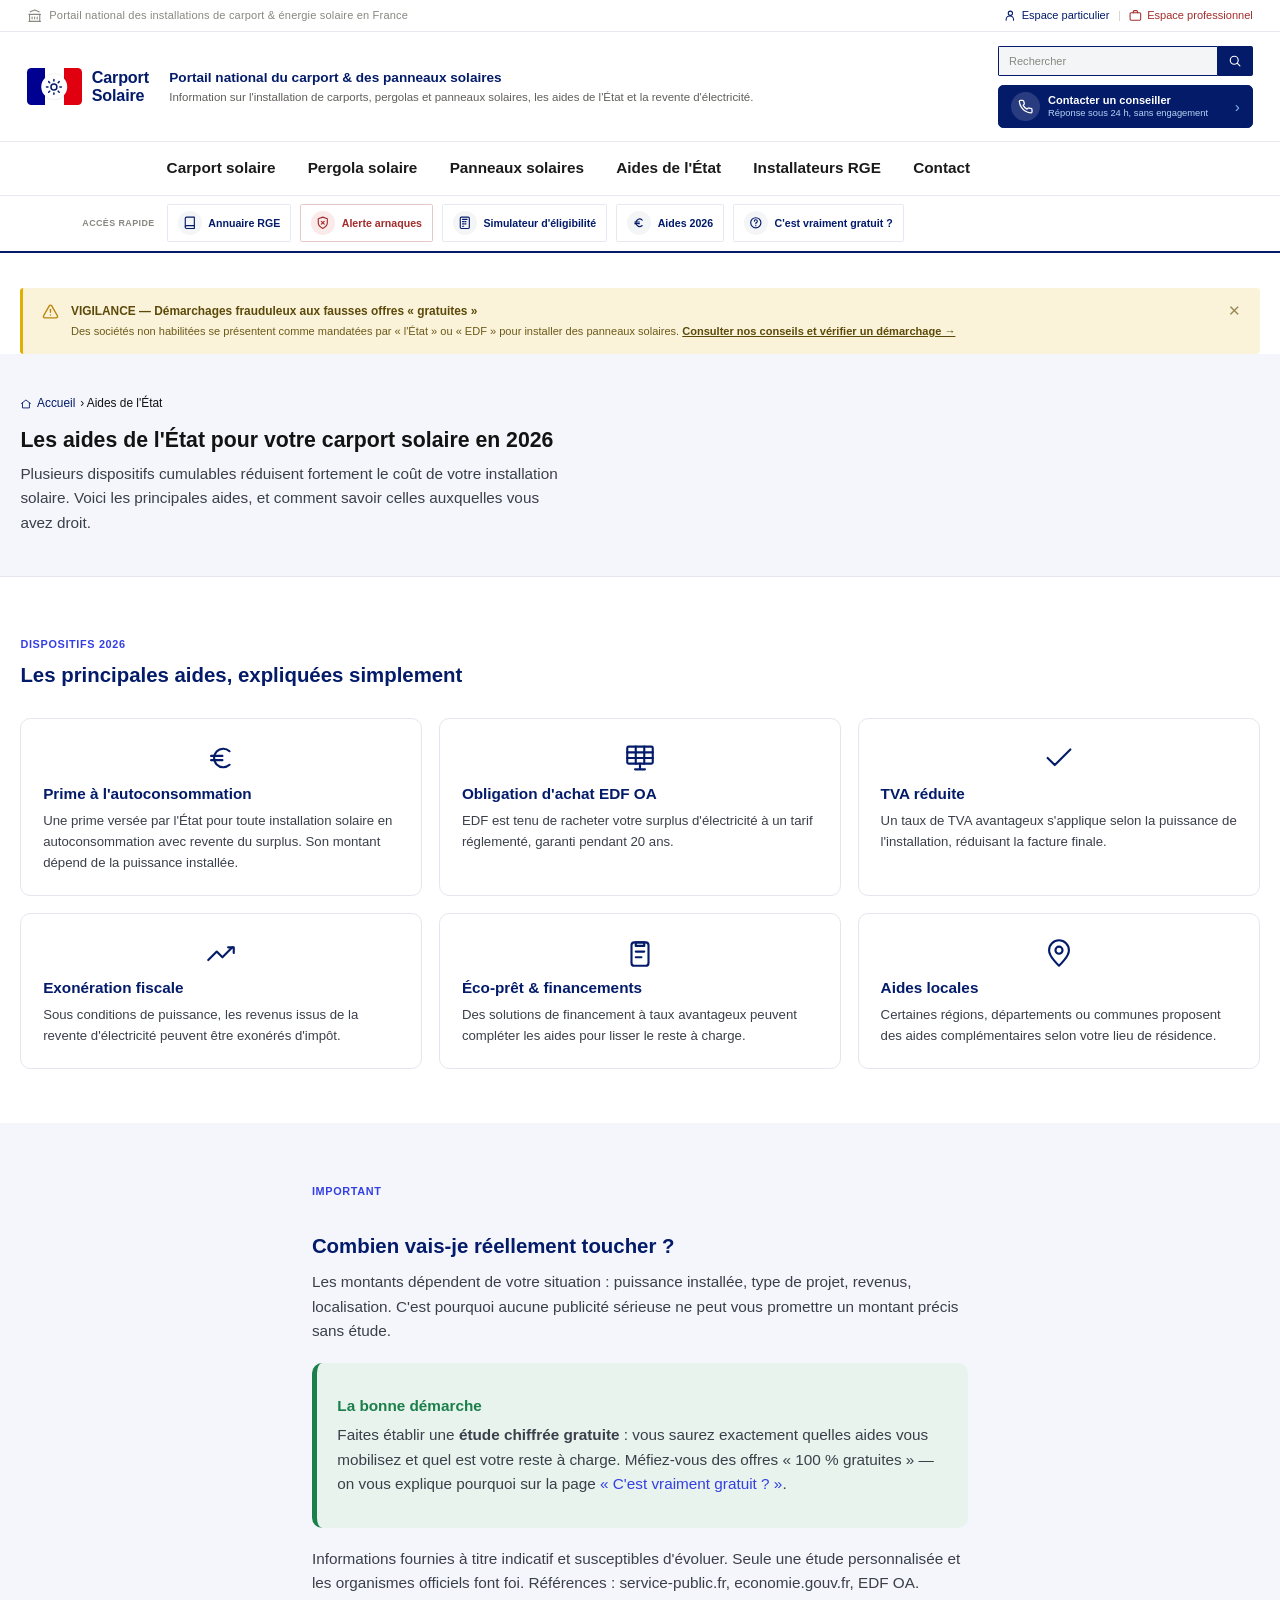
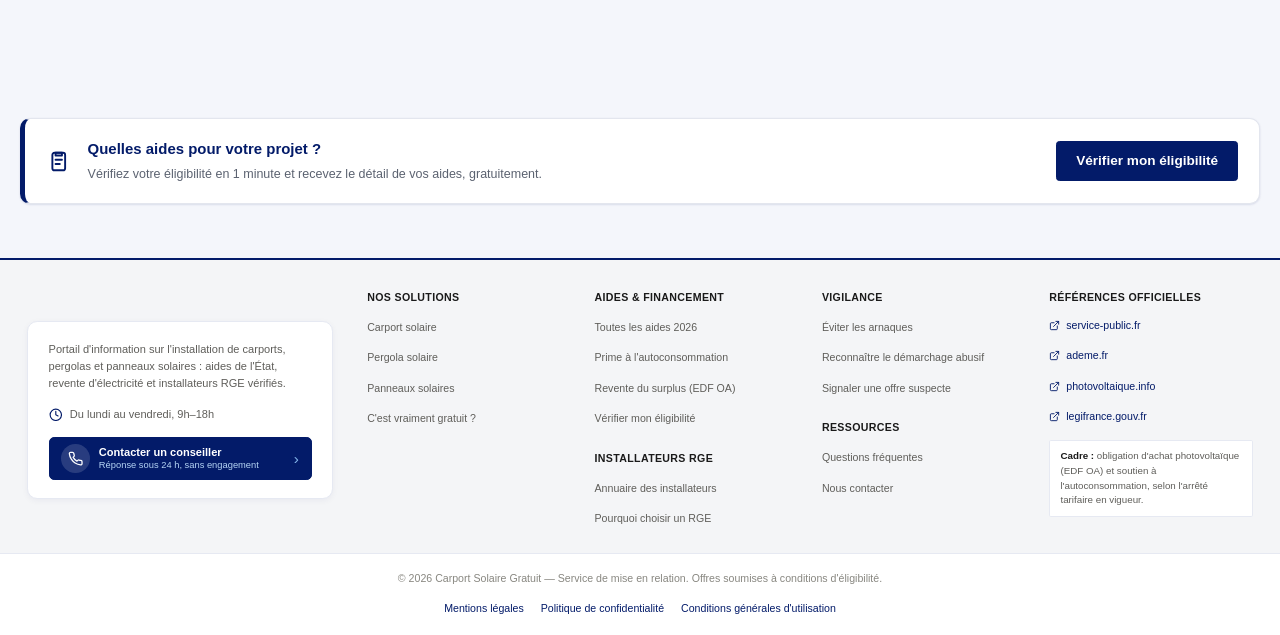
==== aides.html @ ec7f4176 "Initial commit — site carport solaire gratuit (pages, SEO, simulateur)" ====
<!DOCTYPE html>
<html lang="fr">
<head>
  <meta charset="UTF-8" />
  <meta name="viewport" content="width=device-width, initial-scale=1.0" />
  <title>Aides de l'État pour carport et panneaux solaires 2026 | France</title>
  <meta name="description" content="Toutes les aides 2026 pour votre carport ou vos panneaux solaires : prime à l'autoconsommation, obligation d'achat EDF OA, TVA réduite, exonération fiscale. Vérifiez votre éligibilité." />
  <meta name="robots" content="index, follow" />
  <link rel="canonical" href="https://carport-solaire-gratuit.fr/aides.html" />
  <meta property="og:title" content="Aides de l'État pour carport et panneaux solaires 2026 | France" />
  <meta property="og:description" content="Toutes les aides 2026 pour votre carport ou vos panneaux solaires : prime à l'autoconsommation, obligation d'achat EDF OA, TVA réduite, exonération fiscale. Vérifiez votre éligibilité." />
  <meta property="og:type" content="website" />
  <meta property="og:locale" content="fr_FR" />
  <meta property="og:url" content="https://carport-solaire-gratuit.fr/aides.html" />
    <link rel="icon" href="favicon.svg" type="image/svg+xml" />
  <link rel="stylesheet" href="styles.css" />
</head>
<body>
<input type="checkbox" id="nav-toggle" class="nav-toggle-cb" aria-hidden="true">
<svg xmlns="http://www.w3.org/2000/svg" style="position:absolute;width:0;height:0;overflow:hidden" aria-hidden="true"><symbol id="i-x" viewBox="0 0 24 24"><path d="M6 6l12 12M18 6L6 18"/></symbol><symbol id="i-sun" viewBox="0 0 24 24"><circle cx="12" cy="12" r="4"/><path d="M12 2v2M12 20v2M4.9 4.9l1.4 1.4M17.7 17.7l1.4 1.4M2 12h2M20 12h2M4.9 19.1l1.4-1.4M17.7 6.3l1.4-1.4"/></symbol><symbol id="i-check" viewBox="0 0 24 24"><path d="M20 6L9 17l-5-5"/></symbol><symbol id="i-check-circle" viewBox="0 0 24 24"><circle cx="12" cy="12" r="9"/><path d="M8.3 12.4l2.5 2.5 5-5"/></symbol><symbol id="i-euro" viewBox="0 0 24 24"><path d="M18 7.2A6.5 6.5 0 1 0 18 16.8"/><path d="M5 10.5h8M5 13.5h8"/></symbol><symbol id="i-car" viewBox="0 0 24 24"><path d="M3 13l2-5.2A2 2 0 0 1 6.9 6.5h10.2A2 2 0 0 1 19 7.8L21 13"/><path d="M3 13h18v4.5H3z"/><circle cx="7.5" cy="17.5" r="1.6"/><circle cx="16.5" cy="17.5" r="1.6"/></symbol><symbol id="i-chart" viewBox="0 0 24 24"><path d="M3 17l6-6 4 4 7-7"/><path d="M17 8h4v4"/></symbol><symbol id="i-clipboard" viewBox="0 0 24 24"><rect x="6" y="4.5" width="12" height="16.5" rx="2"/><path d="M9 4.5h6v2.5H9z"/><path d="M9 11h6M9 15h4"/></symbol><symbol id="i-pergola" viewBox="0 0 24 24"><path d="M3 9l9-5 9 5"/><path d="M5 9v11M19 9v11M3.5 20h17"/><path d="M5 9h14"/></symbol><symbol id="i-panel" viewBox="0 0 24 24"><rect x="3" y="4" width="18" height="12" rx="1"/><path d="M3 8h18M3 12h18M9 4v12M15 4v12M12 16v4M8.5 20h7"/></symbol><symbol id="i-pin" viewBox="0 0 24 24"><path d="M12 21s7-6.3 7-11a7 7 0 1 0-14 0c0 4.7 7 11 7 11z"/><circle cx="12" cy="10" r="2.5"/></symbol><symbol id="i-phone" viewBox="0 0 24 24"><path d="M5 4h3l1.8 4.6-2 1.4a11 11 0 0 0 5.2 5.2l1.4-2L19 19v3a1 1 0 0 1-1 1A16 16 0 0 1 4 7a1 1 0 0 1 1-1z"/></symbol><symbol id="i-link" viewBox="0 0 24 24"><path d="M14 4h6v6"/><path d="M20 4l-9 9"/><path d="M18 14v5a1 1 0 0 1-1 1H5a1 1 0 0 1-1-1V7a1 1 0 0 1 1-1h5"/></symbol><symbol id="i-shield" viewBox="0 0 24 24"><path d="M12 3l7 3v6c0 4.5-3 7.6-7 9-4-1.4-7-4.5-7-9V6z"/></symbol><symbol id="i-help" viewBox="0 0 24 24"><circle cx="12" cy="12" r="9"/><path d="M9.5 9.3a2.6 2.6 0 1 1 3.6 2.4c-.9.4-1.1 1-1.1 1.8"/><path d="M12 17h.01"/></symbol><symbol id="i-search" viewBox="0 0 24 24"><circle cx="11" cy="11" r="7"/><path d="M21 21l-4.3-4.3"/></symbol><symbol id="i-calendar" viewBox="0 0 24 24"><rect x="4" y="5" width="16" height="16" rx="2"/><path d="M4 9.5h16M8 3v4M16 3v4"/></symbol><symbol id="i-lock" viewBox="0 0 24 24"><rect x="5" y="11" width="14" height="9" rx="2"/><path d="M8 11V8a4 4 0 0 1 8 0v3"/></symbol><symbol id="i-star" viewBox="0 0 24 24"><path d="M12 3l2.9 5.9 6.5.9-4.7 4.6 1.1 6.5L12 18.8 6.2 21.9l1.1-6.5L2.6 10.7l6.5-.9z"/></symbol><symbol id="i-home" viewBox="0 0 24 24"><path d="M3 11l9-7 9 7"/><path d="M5 10v10h14V10"/></symbol><symbol id="i-alert" viewBox="0 0 24 24"><path d="M12 3.5l9 16.5H3z"/><path d="M12 10v4.2"/><path d="M12 17.3h.01"/></symbol></svg>
  <!-- EN-TÊTE PORTAIL -->
  <div class="pf-desktop">
    <div class="pf-gouvbar-wrap"><div class="pf-gouvbar">
      <span class="pf-gouvbar-left">
        <svg class="pf-gouvbar-icon" viewBox="0 0 24 24" width="18" height="18" fill="none" stroke="currentColor" stroke-width="1.7" stroke-linecap="round" stroke-linejoin="round" aria-hidden="true"><path d="M3 21h18"/><path d="M3 10h18"/><path d="M5 6l7-3 7 3"/><path d="M4 10v11"/><path d="M20 10v11"/><path d="M8 14v3"/><path d="M12 14v3"/><path d="M16 14v3"/></svg>
        <span class="pf-gouvbar-text-left">Portail national des installations de carport &amp; énergie solaire en France</span>
      </span>
      <span class="pf-gouvbar-links">
        <a href="index.html#simulateur" class="pf-util-link"><svg viewBox="0 0 24 24" width="15" height="15" fill="none" stroke="currentColor" stroke-width="2" stroke-linecap="round" stroke-linejoin="round" aria-hidden="true"><circle cx="12" cy="8" r="4"/><path d="M4 21v-1a7 7 0 0 1 14 0v1"/></svg>Espace particulier</a>
        <span class="pf-gouvbar-divider">|</span>
        <a href="annuaire-rge.html" class="pf-util-link pf-util-link-pro"><svg viewBox="0 0 24 24" width="15" height="15" fill="none" stroke="currentColor" stroke-width="2" stroke-linecap="round" stroke-linejoin="round" aria-hidden="true"><rect x="2" y="7" width="20" height="14" rx="2"/><path d="M8 7V5a2 2 0 0 1 2-2h4a2 2 0 0 1 2 2v2"/></svg>Espace professionnel</a>
      </span>
    </div></div>

    <div class="pf-id-wrap"><div class="pf-id">
      <a href="index.html" class="pf-logo-link">
        <span class="pf-logo-mark"><svg viewBox="0 0 24 24" fill="none" stroke="currentColor" stroke-width="2" stroke-linecap="round" stroke-linejoin="round" aria-hidden="true"><circle cx="12" cy="12" r="4"/><path d="M12 2v2M12 20v2M4.9 4.9l1.4 1.4M17.7 17.7l1.4 1.4M2 12h2M20 12h2M4.9 19.1l1.4-1.4M17.7 6.3l1.4-1.4"/></svg></span>
        <span class="pf-logo-wm"><span class="pf-logo-wm-1">Carport</span><span class="pf-logo-wm-1">Solaire</span></span>
      </a>
      <div class="pf-id-text">
        <span class="pf-id-title">Portail national du carport &amp; des panneaux solaires</span>
        <span class="pf-id-sub">Information sur l'installation de carports, pergolas et panneaux solaires, les aides de l'État et la revente d'électricité.</span>
      </div>
      <div class="pf-id-utils">
        <form class="pf-search" role="search" onsubmit="return pfSearch(this)">
          <input type="search" name="q" placeholder="Rechercher" aria-label="Rechercher sur le site">
          <button type="submit" aria-label="Rechercher"><svg viewBox="0 0 24 24" width="16" height="16" fill="none" stroke="currentColor" stroke-width="2" stroke-linecap="round" stroke-linejoin="round" aria-hidden="true"><circle cx="11" cy="11" r="7"/><path d="M21 21l-4.3-4.3"/></svg></button>
        </form>
        <a class="contact-cta" href="contact.html"><span class="cc-ico"><svg viewBox="0 0 24 24" fill="none" stroke="currentColor" stroke-width="2" stroke-linecap="round" stroke-linejoin="round" aria-hidden="true"><path d="M22 16.92v3a2 2 0 0 1-2.18 2 19.8 19.8 0 0 1-8.63-3.07 19.5 19.5 0 0 1-6-6 19.8 19.8 0 0 1-3.07-8.67A2 2 0 0 1 4.11 2h3a2 2 0 0 1 2 1.72c.13.96.36 1.9.7 2.81a2 2 0 0 1-.45 2.11L8.09 9.91a16 16 0 0 0 6 6l1.27-1.27a2 2 0 0 1 2.11-.45c.9.34 1.85.57 2.81.7A2 2 0 0 1 22 16.92z"/></svg></span><span class="cc-txt"><span class="cc-title">Contacter un conseiller</span><span class="cc-sub">Réponse sous 24 h, sans engagement</span></span><span class="cc-chev">›</span></a>
      </div>
    </div></div>

    <div class="pf-mainbar-wrap"><div class="pf-mainbar">
      <nav class="pf-nav" aria-label="Navigation principale"><ul class="pf-menu">
        <li class="pf-has-sub">
          <a href="index.html" class="pf-parent" role="button" aria-haspopup="true">Carport solaire</a>
          <ul class="pf-sub">
            <li><a href="index.html">Pourquoi un carport solaire</a></li>
            <li><a href="carport-solaire-gratuit-verite.html">C'est vraiment gratuit ?</a></li>
            <li><a href="index.html#simulateur">Vérifier mon éligibilité</a></li>
            <li><a href="index.html#faq">Questions fréquentes</a></li>
          </ul>
        </li>
        <li><a href="pergola-solaire.html">Pergola solaire</a></li>
        <li><a href="panneaux-solaires.html">Panneaux solaires</a></li>
        <li><a href="aides.html">Aides de l'État</a></li>
        <li><a href="annuaire-rge.html">Installateurs RGE</a></li>
        <li><a href="contact.html">Contact</a></li>
      </ul></nav>
    </div></div>

    <div class="pf-actions-wrap"><div class="pf-actions">
      <div class="pf-quick">
        <span class="pf-quick-label">Accès rapide</span>
        <a class="pf-card" href="annuaire-rge.html"><span class="pf-card-ico pf-card-ico-blue"><svg viewBox="0 0 24 24" width="16" height="16" fill="none" stroke="currentColor" stroke-width="2" stroke-linecap="round" stroke-linejoin="round" aria-hidden="true"><path d="M4 19.5A2.5 2.5 0 0 1 6.5 17H20"/><path d="M6.5 2H20v20H6.5A2.5 2.5 0 0 1 4 19.5v-15A2.5 2.5 0 0 1 6.5 2z"/></svg></span><span class="pf-card-title pf-blue">Annuaire RGE</span></a>
        <a class="pf-card pf-card-alert" href="demarchage.html"><span class="pf-card-ico pf-card-ico-red"><svg viewBox="0 0 24 24" width="16" height="16" fill="none" stroke="currentColor" stroke-width="2" stroke-linecap="round" stroke-linejoin="round" aria-hidden="true"><path d="M12 22s8-4 8-10V5l-8-3-8 3v7c0 6 8 10 8 10z"/><path d="M9.5 9.5l5 5"/><path d="M14.5 9.5l-5 5"/></svg></span><span class="pf-card-title pf-red">Alerte arnaques</span></a>
        <a class="pf-card" href="index.html#simulateur"><span class="pf-card-ico pf-card-ico-blue"><svg viewBox="0 0 24 24" width="16" height="16" fill="none" stroke="currentColor" stroke-width="2" stroke-linecap="round" stroke-linejoin="round" aria-hidden="true"><rect x="4" y="2" width="16" height="20" rx="2"/><line x1="8" y1="6" x2="16" y2="6"/><line x1="8" y1="10" x2="10" y2="10"/><line x1="12" y1="10" x2="14" y2="10"/><line x1="8" y1="14" x2="10" y2="14"/><line x1="12" y1="14" x2="14" y2="14"/><line x1="8" y1="18" x2="10" y2="18"/></svg></span><span class="pf-card-title pf-blue">Simulateur d'éligibilité</span></a>
        <a class="pf-card" href="aides.html"><span class="pf-card-ico pf-card-ico-blue"><svg viewBox="0 0 24 24" width="16" height="16" fill="none" stroke="currentColor" stroke-width="2" stroke-linecap="round" stroke-linejoin="round" aria-hidden="true"><path d="M18 7.2A6.5 6.5 0 1 0 18 16.8"/><path d="M5 10.5h8M5 13.5h8"/></svg></span><span class="pf-card-title pf-blue">Aides 2026</span></a>
        <a class="pf-card" href="carport-solaire-gratuit-verite.html"><span class="pf-card-ico pf-card-ico-blue"><svg viewBox="0 0 24 24" width="16" height="16" fill="none" stroke="currentColor" stroke-width="2" stroke-linecap="round" stroke-linejoin="round" aria-hidden="true"><circle cx="12" cy="12" r="9"/><path d="M9.5 9.3a2.6 2.6 0 1 1 3.6 2.4c-.9.4-1.1 1-1.1 1.8"/><path d="M12 17h.01"/></svg></span><span class="pf-card-title pf-blue">C'est vraiment gratuit ?</span></a>
      </div>
    </div></div>
  </div>

  <!-- EN-TÊTE MOBILE -->
  <div class="pfm-wrap">
    <div class="pfm-bar">
      <a href="index.html" class="pfm-id-link">
        <span class="pfm-logo-mark"><svg viewBox="0 0 24 24" fill="none" stroke="currentColor" stroke-width="2" stroke-linecap="round" stroke-linejoin="round" aria-hidden="true"><circle cx="12" cy="12" r="4"/><path d="M12 2v2M12 20v2M4.9 4.9l1.4 1.4M17.7 17.7l1.4 1.4M2 12h2M20 12h2M4.9 19.1l1.4-1.4M17.7 6.3l1.4-1.4"/></svg></span>
        <span class="pfm-id-txt"><span class="pfm-id-title">Carport Solaire</span></span>
      </a>
      <button class="pfm-burger" id="pfmBurger" aria-label="Ouvrir le menu" aria-expanded="false"><span></span><span></span><span></span></button>
    </div>
    <div class="pfm-panel" id="pfmPanel">
      <form class="pfm-search" role="search" onsubmit="return pfSearch(this)">
        <input type="search" name="q" placeholder="Rechercher sur le site" aria-label="Rechercher sur le site">
        <button type="submit" aria-label="Rechercher"><svg viewBox="0 0 24 24" width="18" height="18" fill="none" stroke="currentColor" stroke-width="2" stroke-linecap="round" stroke-linejoin="round" aria-hidden="true"><circle cx="11" cy="11" r="7"/><path d="M21 21l-4.3-4.3"/></svg></button>
      </form>
      <div class="pfm-quick">
        <a class="pfm-quick-card" href="annuaire-rge.html"><span class="pfm-quick-ico pfm-quick-ico-blue"><svg viewBox="0 0 24 24" width="16" height="16" fill="none" stroke="currentColor" stroke-width="2" stroke-linecap="round" stroke-linejoin="round" aria-hidden="true"><path d="M4 19.5A2.5 2.5 0 0 1 6.5 17H20"/><path d="M6.5 2H20v20H6.5A2.5 2.5 0 0 1 4 19.5v-15A2.5 2.5 0 0 1 6.5 2z"/></svg></span>Annuaire RGE</a>
        <a class="pfm-quick-card pfm-quick-card-alert" href="demarchage.html"><span class="pfm-quick-ico pfm-quick-ico-red"><svg viewBox="0 0 24 24" width="16" height="16" fill="none" stroke="currentColor" stroke-width="2" stroke-linecap="round" stroke-linejoin="round" aria-hidden="true"><path d="M12 22s8-4 8-10V5l-8-3-8 3v7c0 6 8 10 8 10z"/><path d="M9.5 9.5l5 5"/><path d="M14.5 9.5l-5 5"/></svg></span>Alerte arnaques</a>
        <a class="pfm-quick-card" href="index.html#simulateur"><span class="pfm-quick-ico pfm-quick-ico-blue"><svg viewBox="0 0 24 24" width="16" height="16" fill="none" stroke="currentColor" stroke-width="2" stroke-linecap="round" stroke-linejoin="round" aria-hidden="true"><rect x="4" y="2" width="16" height="20" rx="2"/><line x1="8" y1="6" x2="16" y2="6"/><line x1="8" y1="10" x2="10" y2="10"/><line x1="8" y1="14" x2="10" y2="14"/><line x1="8" y1="18" x2="10" y2="18"/></svg></span>Simulateur</a>
        <a class="pfm-quick-card" href="aides.html"><span class="pfm-quick-ico pfm-quick-ico-blue"><svg viewBox="0 0 24 24" width="16" height="16" fill="none" stroke="currentColor" stroke-width="2" stroke-linecap="round" stroke-linejoin="round" aria-hidden="true"><path d="M18 7.2A6.5 6.5 0 1 0 18 16.8"/><path d="M5 10.5h8M5 13.5h8"/></svg></span>Aides 2026</a>
      </div>
      <nav class="pfm-nav">
        <div class="pfm-acc">
          <button class="pfm-acc-head" type="button">Carport solaire <span class="pfm-chev">▾</span></button>
          <div class="pfm-acc-body">
            <a href="index.html">Pourquoi un carport solaire</a>
            <a href="carport-solaire-gratuit-verite.html">C'est vraiment gratuit ?</a>
            <a href="index.html#simulateur">Vérifier mon éligibilité</a>
            <a href="index.html#faq">Questions fréquentes</a>
          </div>
        </div>
        <div class="pfm-acc"><a class="pfm-acc-head pfm-acc-link" href="pergola-solaire.html">Pergola solaire</a></div>
        <div class="pfm-acc"><a class="pfm-acc-head pfm-acc-link" href="panneaux-solaires.html">Panneaux solaires</a></div>
        <div class="pfm-acc"><a class="pfm-acc-head pfm-acc-link" href="aides.html">Aides de l'État</a></div>
        <div class="pfm-acc"><a class="pfm-acc-head pfm-acc-link" href="annuaire-rge.html">Installateurs RGE</a></div>
        <div class="pfm-acc"><a class="pfm-acc-head pfm-acc-link" href="contact.html">Contact</a></div>
      </nav>
      <div class="pfm-links">
        <a href="index.html#simulateur" class="pfm-util-link"><svg viewBox="0 0 24 24" width="16" height="16" fill="none" stroke="currentColor" stroke-width="2" stroke-linecap="round" stroke-linejoin="round" aria-hidden="true"><circle cx="12" cy="8" r="4"/><path d="M4 21v-1a7 7 0 0 1 14 0v1"/></svg>Espace particulier</a>
        <a href="annuaire-rge.html" class="pfm-util-link pfm-util-link-pro"><svg viewBox="0 0 24 24" width="16" height="16" fill="none" stroke="currentColor" stroke-width="2" stroke-linecap="round" stroke-linejoin="round" aria-hidden="true"><rect x="2" y="7" width="20" height="14" rx="2"/><path d="M8 7V5a2 2 0 0 1 2-2h4a2 2 0 0 1 2 2v2"/></svg>Espace professionnel</a>
      </div>
      <a class="pfm-cta" href="contact.html"><span class="pfm-cta-ico"><svg viewBox="0 0 24 24" fill="none" stroke="currentColor" stroke-width="2" stroke-linecap="round" stroke-linejoin="round" aria-hidden="true"><path d="M22 16.92v3a2 2 0 0 1-2.18 2 19.8 19.8 0 0 1-8.63-3.07 19.5 19.5 0 0 1-6-6 19.8 19.8 0 0 1-3.07-8.67A2 2 0 0 1 4.11 2h3a2 2 0 0 1 2 1.72c.13.96.36 1.9.7 2.81a2 2 0 0 1-.45 2.11L8.09 9.91a16 16 0 0 0 6 6l1.27-1.27a2 2 0 0 1 2.11-.45c.9.34 1.85.57 2.81.7A2 2 0 0 1 22 16.92z"/></svg></span><span class="pfm-cta-txt"><span class="pfm-cta-title">Contacter un conseiller</span><span class="pfm-cta-sub">Réponse sous 24 h, sans engagement</span></span></a>
    </div>
  </div>

  <script>
  (function(){
    var b=document.getElementById("pfmBurger"), p=document.getElementById("pfmPanel");
    if(b&&p){b.addEventListener("click",function(){var o=p.classList.toggle("is-open");b.classList.toggle("is-open",o);b.setAttribute("aria-expanded",o?"true":"false");b.setAttribute("aria-label",o?"Fermer le menu":"Ouvrir le menu");});}
    document.querySelectorAll(".pfm-acc-head").forEach(function(h){if(h.tagName==="BUTTON"){h.addEventListener("click",function(){h.parentElement.classList.toggle("is-open");});}});
    document.querySelectorAll(".pf-parent").forEach(function(l){l.addEventListener("click",function(e){e.preventDefault();});});
  })();
  function pfSearch(f){var q=((f.q&&f.q.value)||"").trim();if(q){window.location.href="https://www.google.com/search?q="+encodeURIComponent("site:carport-solaire-gratuit.fr "+q);}return false;}
  </script>

  <div class="pf-alerte-bar"><div class="pf-alerte-wrap">
    <div class="pf-alerte" id="pf-alerte-demarchage">
      <span class="pf-alerte-icone"><svg viewBox="0 0 24 24" fill="none" stroke="currentColor" stroke-width="2" stroke-linecap="round" stroke-linejoin="round" aria-hidden="true"><path d="m21.73 18-8-14a2 2 0 0 0-3.48 0l-8 14A2 2 0 0 0 4 21h16a2 2 0 0 0 1.73-3Z"/><line x1="12" y1="9" x2="12" y2="13"/><line x1="12" y1="17" x2="12.01" y2="17"/></svg></span>
      <div class="pf-alerte-texte">
        <div class="pf-alerte-titre">VIGILANCE — Démarchages frauduleux aux fausses offres « gratuites »</div>
        <div class="pf-alerte-sous">Des sociétés non habilitées se présentent comme mandatées par « l'État » ou « EDF » pour installer des panneaux solaires. <a href="demarchage.html">Consulter nos conseils et vérifier un démarchage →</a></div>
      </div>
      <span class="pf-alerte-close" onclick="document.getElementById('pf-alerte-demarchage').style.display='none'">✕</span>
    </div>
  </div></div>
  <section class="page-hero"><div class="container">
    <div class="breadcrumb"><svg class="icon bc-home" aria-hidden="true"><use href="#i-home"></use></svg><a href="index.html">Accueil</a> › Aides de l'État</div>
    <h1>Les aides de l'État pour votre carport solaire en 2026</h1>
    <p>Plusieurs dispositifs cumulables réduisent fortement le coût de votre installation solaire. Voici les principales aides, et comment savoir celles auxquelles vous avez droit.</p>
  </div></section>
  <section class="section"><div class="container">
    <div class="section-head"><span class="eyebrow">Dispositifs 2026</span><h2>Les principales aides, expliquées simplement</h2></div>
    <div class="cards-3">
      <article class="feature"><div class="feature-ico"><svg class="icon" aria-hidden="true"><use href="#i-euro"></use></svg></div><h3>Prime à l'autoconsommation</h3><p>Une prime versée par l'État pour toute installation solaire en autoconsommation avec revente du surplus. Son montant dépend de la puissance installée.</p></article>
      <article class="feature"><div class="feature-ico"><svg class="icon" aria-hidden="true"><use href="#i-panel"></use></svg></div><h3>Obligation d'achat EDF OA</h3><p>EDF est tenu de racheter votre surplus d'électricité à un tarif réglementé, garanti pendant 20 ans.</p></article>
      <article class="feature"><div class="feature-ico"><svg class="icon" aria-hidden="true"><use href="#i-check"></use></svg></div><h3>TVA réduite</h3><p>Un taux de TVA avantageux s'applique selon la puissance de l'installation, réduisant la facture finale.</p></article>
      <article class="feature"><div class="feature-ico"><svg class="icon" aria-hidden="true"><use href="#i-chart"></use></svg></div><h3>Exonération fiscale</h3><p>Sous conditions de puissance, les revenus issus de la revente d'électricité peuvent être exonérés d'impôt.</p></article>
      <article class="feature"><div class="feature-ico"><svg class="icon" aria-hidden="true"><use href="#i-clipboard"></use></svg></div><h3>Éco-prêt &amp; financements</h3><p>Des solutions de financement à taux avantageux peuvent compléter les aides pour lisser le reste à charge.</p></article>
      <article class="feature"><div class="feature-ico"><svg class="icon" aria-hidden="true"><use href="#i-pin"></use></svg></div><h3>Aides locales</h3><p>Certaines régions, départements ou communes proposent des aides complémentaires selon votre lieu de résidence.</p></article>
    </div>
  </div></section>
  <section class="section section-alt"><div class="container narrow prose">
    <span class="eyebrow">Important</span>
    <h2>Combien vais-je réellement toucher ?</h2>
    <p>Les montants dépendent de votre situation : puissance installée, type de projet, revenus, localisation. C'est pourquoi aucune publicité sérieuse ne peut vous promettre un montant précis sans étude.</p>
    <div class="callout callout-green"><h3>La bonne démarche</h3><p>Faites établir une <strong>étude chiffrée gratuite</strong> : vous saurez exactement quelles aides vous mobilisez et quel est votre reste à charge. Méfiez-vous des offres « 100 % gratuites » — on vous explique pourquoi sur la page <a href="carport-solaire-gratuit-verite.html">« C'est vraiment gratuit ? »</a>.</p></div>
    <p class="annu-note">Informations fournies à titre indicatif et susceptibles d'évoluer. Seule une étude personnalisée et les organismes officiels font foi. Références : service-public.fr, economie.gouv.fr, EDF OA.</p>
  </div></section>
  
  <section class="section section-alt"><div class="container">
    <div class="cta-band">
      <div class="cb-ico"><svg class="icon" aria-hidden="true"><use href="#i-clipboard"></use></svg></div>
      <div class="cb-text"><strong>Quelles aides pour votre projet ?</strong><span>Vérifiez votre éligibilité en 1 minute et recevez le détail de vos aides, gratuitement.</span></div>
      <a href="index.html#simulateur" class="btn btn-primary">Vérifier mon éligibilité</a>
    </div>
  </div></section>
  <!-- PIED DE PAGE PORTAIL -->
  <footer class="pf-footer">
    <div class="pf-footer-main">
      <div class="pf-footer-brand"><div class="pf-footer-card">
        <p class="pf-footer-mission">Portail d'information sur l'installation de carports, pergolas et panneaux solaires : aides de l'État, revente d'électricité et installateurs RGE vérifiés.</p>
        <ul class="pf-footer-contact">
          <li><svg viewBox="0 0 24 24" width="16" height="16" fill="none" stroke="currentColor" stroke-width="2" stroke-linecap="round" stroke-linejoin="round" aria-hidden="true"><circle cx="12" cy="12" r="10"/><path d="M12 6v6l4 2"/></svg><span>Du lundi au vendredi, 9h–18h</span></li>
        </ul>
        <a class="pf-footer-cta" href="contact.html">
          <span class="pf-footer-cta-ico"><svg viewBox="0 0 24 24" width="18" height="18" fill="none" stroke="currentColor" stroke-width="2" stroke-linecap="round" stroke-linejoin="round" aria-hidden="true"><path d="M22 16.92v3a2 2 0 0 1-2.18 2 19.8 19.8 0 0 1-8.63-3.07 19.5 19.5 0 0 1-6-6 19.8 19.8 0 0 1-3.07-8.67A2 2 0 0 1 4.11 2h3a2 2 0 0 1 2 1.72c.13.96.36 1.9.7 2.81a2 2 0 0 1-.45 2.11L8.09 9.91a16 16 0 0 0 6 6l1.27-1.27a2 2 0 0 1 2.11-.45c.9.34 1.85.57 2.81.7A2 2 0 0 1 22 16.92z"/></svg></span>
          <span class="pf-footer-cta-txt"><span class="pf-footer-cta-title">Contacter un conseiller</span><span class="pf-footer-cta-sub">Réponse sous 24 h, sans engagement</span></span>
          <span class="pf-footer-cta-chev">›</span>
        </a>
      </div></div>

      <div class="pf-footer-cols">
        <div class="pf-footer-colwrap">
          <div class="pf-footer-col">
            <h3>Nos solutions</h3>
            <ul>
              <li><a href="index.html">Carport solaire</a></li>
              <li><a href="pergola-solaire.html">Pergola solaire</a></li>
              <li><a href="panneaux-solaires.html">Panneaux solaires</a></li>
              <li><a href="carport-solaire-gratuit-verite.html">C'est vraiment gratuit ?</a></li>
            </ul>
          </div>
        </div>

        <div class="pf-footer-colwrap">
          <div class="pf-footer-col">
            <h3>Aides &amp; financement</h3>
            <ul>
              <li><a href="aides.html">Toutes les aides 2026</a></li>
              <li><a href="aides.html">Prime à l'autoconsommation</a></li>
              <li><a href="aides.html">Revente du surplus (EDF OA)</a></li>
              <li><a href="index.html#simulateur">Vérifier mon éligibilité</a></li>
            </ul>
          </div>
          <div class="pf-footer-col">
            <h3>Installateurs RGE</h3>
            <ul>
              <li><a href="annuaire-rge.html">Annuaire des installateurs</a></li>
              <li><a href="annuaire-rge.html">Pourquoi choisir un RGE</a></li>
            </ul>
          </div>
        </div>

        <div class="pf-footer-colwrap">
          <div class="pf-footer-col">
            <h3>Vigilance</h3>
            <ul>
              <li><a href="demarchage.html">Éviter les arnaques</a></li>
              <li><a href="demarchage.html">Reconnaître le démarchage abusif</a></li>
              <li><a href="demarchage.html">Signaler une offre suspecte</a></li>
            </ul>
          </div>
          <div class="pf-footer-col">
            <h3>Ressources</h3>
            <ul>
              <li><a href="index.html#faq">Questions fréquentes</a></li>
              <li><a href="contact.html">Nous contacter</a></li>
            </ul>
          </div>
        </div>

        <div class="pf-footer-colwrap">
          <div class="pf-footer-col pf-footer-col-ref">
            <h3>Références officielles</h3>
            <ul>
              <li><a href="https://www.service-public.fr/" target="_blank" rel="noopener nofollow"><svg viewBox="0 0 24 24" width="13" height="13" fill="none" stroke="currentColor" stroke-width="2" stroke-linecap="round" stroke-linejoin="round" aria-hidden="true"><path d="M18 13v6a2 2 0 0 1-2 2H5a2 2 0 0 1-2-2V8a2 2 0 0 1 2-2h6"/><path d="M15 3h6v6"/><path d="M10 14 21 3"/></svg>service-public.fr</a></li>
              <li><a href="https://www.ademe.fr/" target="_blank" rel="noopener nofollow"><svg viewBox="0 0 24 24" width="13" height="13" fill="none" stroke="currentColor" stroke-width="2" stroke-linecap="round" stroke-linejoin="round" aria-hidden="true"><path d="M18 13v6a2 2 0 0 1-2 2H5a2 2 0 0 1-2-2V8a2 2 0 0 1 2-2h6"/><path d="M15 3h6v6"/><path d="M10 14 21 3"/></svg>ademe.fr</a></li>
              <li><a href="https://www.photovoltaique.info/" target="_blank" rel="noopener nofollow"><svg viewBox="0 0 24 24" width="13" height="13" fill="none" stroke="currentColor" stroke-width="2" stroke-linecap="round" stroke-linejoin="round" aria-hidden="true"><path d="M18 13v6a2 2 0 0 1-2 2H5a2 2 0 0 1-2-2V8a2 2 0 0 1 2-2h6"/><path d="M15 3h6v6"/><path d="M10 14 21 3"/></svg>photovoltaique.info</a></li>
              <li><a href="https://www.legifrance.gouv.fr/" target="_blank" rel="noopener nofollow"><svg viewBox="0 0 24 24" width="13" height="13" fill="none" stroke="currentColor" stroke-width="2" stroke-linecap="round" stroke-linejoin="round" aria-hidden="true"><path d="M18 13v6a2 2 0 0 1-2 2H5a2 2 0 0 1-2-2V8a2 2 0 0 1 2-2h6"/><path d="M15 3h6v6"/><path d="M10 14 21 3"/></svg>legifrance.gouv.fr</a></li>
            </ul>
            <div class="pf-footer-refbox">
              <strong>Cadre :</strong> obligation d'achat photovoltaïque (EDF OA) et soutien à l'autoconsommation, selon l'arrêté tarifaire en vigueur.
            </div>
          </div>
        </div>
      </div>
    </div>

    <div class="pf-footer-bottom"><div class="pf-footer-bottom-inner">
      <span class="pf-footer-copy">© 2026 Carport Solaire Gratuit — Service de mise en relation. Offres soumises à conditions d'éligibilité.</span>
      <ul class="pf-footer-legal">
        <li><a href="#" data-pf-open="mentions">Mentions légales</a></li>
        <li><a href="#" data-pf-open="rgpd">Politique de confidentialité</a></li>
        <li><a href="#" data-pf-open="cgu">Conditions générales d'utilisation</a></li>
      </ul>
    </div></div>
  </footer>

  <div class="pf-modal" id="pfLegal" hidden>
    <div class="pf-modal-overlay" data-pf-close></div>
    <div class="pf-modal-box" role="dialog" aria-modal="true">
      <button class="pf-modal-x" type="button" aria-label="Fermer" data-pf-close>×</button>
      <div id="pfLegalContent"></div>
    </div>
  </div>
  <script>
  (function(){
    var LEGAL={
      mentions:"<h3>Mentions légales</h3><p><strong>Éditeur du site :</strong> [Raison sociale] — [SIRET] — [Adresse].</p><p><strong>Directeur de la publication :</strong> [Nom].</p><p><strong>Hébergeur :</strong> [Nom de l'hébergeur, adresse].</p><p>Ce site est un service de mise en relation entre particuliers ou professionnels et des installateurs partenaires certifiés RGE. Les offres présentées sont soumises à conditions d'éligibilité.</p><p><em>À compléter avant la mise en ligne.</em></p>",
      rgpd:"<h3>Politique de confidentialité (RGPD)</h3><p>Les données transmises via le formulaire (nom, prénom, téléphone, email, code postal et informations sur votre projet) sont collectées dans le seul but de traiter votre demande d'étude et de vous recontacter.</p><h4>Base légale</h4><p>Votre consentement, recueilli lors de l'envoi du formulaire.</p><h4>Destinataires</h4><p>Nos conseillers et, le cas échéant, un installateur partenaire certifié RGE de votre région. Vos données ne sont jamais revendues à des tiers.</p><h4>Durée de conservation</h4><p>Vos données sont conservées [X mois] après le dernier contact, puis supprimées.</p><h4>Vos droits</h4><p>Vous disposez d'un droit d'accès, de rectification, d'effacement et d'opposition. Pour l'exercer : [email de contact]. Vous pouvez saisir la CNIL (cnil.fr).</p><p><em>À compléter avant la mise en ligne.</em></p>",
      cgu:"<h3>Conditions générales d'utilisation</h3><p>L'utilisation de ce site implique l'acceptation des présentes conditions.</p><h4>Objet</h4><p>Le site propose une information sur les installations solaires et un service gratuit de mise en relation avec des installateurs certifiés RGE.</p><h4>Service de mise en relation</h4><p>La demande d'étude est gratuite et sans engagement. Les devis, travaux et garanties relèvent exclusivement de l'installateur partenaire choisi.</p><h4>Responsabilité</h4><p>Les informations sont fournies à titre indicatif. Le montant des aides et la rentabilité dépendent de votre situation et des dispositifs en vigueur.</p><p><em>À compléter avant la mise en ligne.</em></p>"
    };
    var modal=document.getElementById("pfLegal"), box=document.getElementById("pfLegalContent");
    function open(k){ if(!LEGAL[k]||!modal)return; box.innerHTML=LEGAL[k]; modal.hidden=false; document.body.style.overflow="hidden"; }
    function close(){ if(!modal)return; modal.hidden=true; document.body.style.overflow=""; }
    document.querySelectorAll("[data-pf-open]").forEach(function(el){ el.addEventListener("click",function(e){ e.preventDefault(); open(el.getAttribute("data-pf-open")); }); });
    modal&&modal.querySelectorAll("[data-pf-close]").forEach(function(el){ el.addEventListener("click",close); });
    document.addEventListener("keydown",function(e){ if(e.key==="Escape")close(); });
  })();
  </script>

  <script>document.getElementById("year").textContent = new Date().getFullYear();</script>
</body>
</html>
---- styles.css ----
/* =========================================================
   Carport Solaire Gratuit — Design system
   Style institutionnel sobre
   Palette : marine #031B69 / bleu accent #343FE3 / rouge alerte
   ========================================================= */

:root {
  --navy: #031B69;
  --navy-700: #0a2a8a;
  --navy-900: #02103f;
  --blue: #343FE3;
  --blue-600: #2b34c4;
  --red: #C9201F;
  --red-bg: #FDF1F1;
  --amber-bg: #FFF7E6;
  --amber-border: #E0A900;
  --green: #1a7f4b;

  --ink: #131313;
  --ink-soft: #3a3f4a;
  --muted: #5b6270;
  --line: #e3e6ee;
  --bg: #ffffff;
  --bg-alt: #f4f6fb;
  --card: #ffffff;

  --radius: 4px;
  --radius-lg: 12px;
  --shadow-sm: 0 1px 2px rgba(3, 27, 105, .06), 0 1px 3px rgba(3, 27, 105, .08);
  --shadow-md: 0 6px 24px rgba(3, 27, 105, .10);
  --container: 1200px;
  --font: -apple-system, BlinkMacSystemFont, "Segoe UI", Roboto, Helvetica, Arial, sans-serif;
}

* { box-sizing: border-box; margin: 0; padding: 0; }
html { scroll-behavior: smooth; }
body {
  font-family: var(--font);
  color: var(--ink);
  background: var(--bg);
  line-height: 1.6;
  font-size: 16px;
  -webkit-font-smoothing: antialiased;
}
img { max-width: 100%; display: block; }
a { color: var(--blue); text-decoration: none; }
a:hover { text-decoration: underline; }

.container { width: 100%; max-width: var(--container); margin: 0 auto; padding: 0 20px; }
.narrow { max-width: 820px; }
.center { text-align: center; }

h1, h2, h3, h4 { color: var(--navy); line-height: 1.2; font-weight: 800; }
h1 { font-size: clamp(1.9rem, 4vw, 3rem); }
h2 { font-size: clamp(1.5rem, 3vw, 2.1rem); }
h3 { font-size: 1.15rem; }

/* ---------- Buttons ---------- */
.btn {
  display: inline-flex; align-items: center; justify-content: center; gap: .5rem;
  font-family: inherit; font-size: 1rem; font-weight: 700; line-height: 1.1;
  padding: .85rem 1.4rem; border-radius: var(--radius); border: 2px solid transparent;
  cursor: pointer; transition: all .15s ease; text-decoration: none; white-space: nowrap;
}
.btn:hover { text-decoration: none; }
.btn-primary { background: var(--navy); color: #fff; border-color: var(--navy); }
.btn-primary:hover { background: var(--navy-700); border-color: var(--navy-700); }
.btn-accent { background: var(--blue); color: #fff; border-color: var(--blue); }
.btn-accent:hover { background: var(--blue-600); border-color: var(--blue-600); }
.btn-ghost { background: #fff; color: var(--navy); border-color: var(--line); }
.btn-ghost:hover { border-color: var(--navy); }
.btn-red { background: var(--red); color: #fff; border-color: var(--red); }
.btn-red:hover { filter: brightness(.93); }
.btn-light { background: #fff; color: var(--navy); border-color: #fff; }
.btn-light:hover { background: #eef1fb; border-color: #eef1fb; }
.btn-sm { padding: .55rem .95rem; font-size: .9rem; }
.btn-lg { padding: 1.05rem 1.8rem; font-size: 1.08rem; }
.btn-block { width: 100%; }

/* ---------- Utility top bar ---------- */
.topbar { background: var(--navy-900); color: #cdd4f0; font-size: .82rem; }
.topbar .container { display: flex; justify-content: space-between; align-items: center; min-height: 36px; gap: 1rem; flex-wrap: wrap; }
.topbar a { color: #cdd4f0; }
.topbar .tb-right { display: flex; gap: 1.2rem; }

/* ---------- Header ---------- */
.site-header { background: #fff; border-bottom: 1px solid var(--line); }
.header-inner { display: flex; align-items: center; gap: 1.5rem; padding: 14px 20px; flex-wrap: wrap; }
.logo { display: flex; align-items: center; gap: .55rem; font-size: 1.25rem; font-weight: 800; color: var(--navy); }
.logo:hover { text-decoration: none; }
.logo-mark { width: 38px; height: 38px; border-radius: 50%; display: grid; place-items: center; background: var(--navy); color: #ffd23f; font-size: 1.3rem; flex: none; }
.logo strong { color: var(--blue); }
.logo-tag { font-size: .8rem; color: var(--muted); font-weight: 500; line-height: 1.2; max-width: 280px; }
.header-spacer { flex: 1; }
.logo-light { color: #fff; }
.logo-light strong { color: #9fb0ff; }

/* ---------- Main nav ---------- */
.main-nav { background: #fff; border-bottom: 3px solid var(--navy); }
.main-nav .container { display: flex; gap: .25rem; flex-wrap: wrap; align-items: stretch; }
.main-nav a { color: var(--navy); font-weight: 700; font-size: .95rem; padding: .9rem 1rem; border-bottom: 3px solid transparent; margin-bottom: -3px; }
.main-nav a:hover { text-decoration: none; border-bottom-color: var(--blue); color: var(--blue); }

/* ---------- Quick access bar ---------- */
.quickbar { background: var(--bg-alt); border-bottom: 1px solid var(--line); font-size: .85rem; }
.quickbar .container { display: flex; gap: 1.2rem; align-items: center; min-height: 40px; flex-wrap: wrap; }
.quickbar .qa-label { color: var(--muted); font-weight: 700; text-transform: uppercase; letter-spacing: .04em; font-size: .72rem; }
.quickbar a { color: var(--navy); font-weight: 600; display: inline-flex; align-items: center; gap: .3rem; }
.accent-bar { height: 4px; background: linear-gradient(90deg, var(--navy), var(--blue)); }

/* ---------- Sections ---------- */
.section { padding: 64px 0; }
.section-alt { background: var(--bg-alt); }
.section-head { max-width: 760px; margin: 0 0 2.2rem; }
.section-head.center { margin-left: auto; margin-right: auto; }
.eyebrow { display: inline-block; color: var(--blue); font-weight: 800; font-size: .8rem; text-transform: uppercase; letter-spacing: .06em; margin-bottom: .6rem; }
.lead { font-size: 1.1rem; color: var(--ink-soft); }

/* ---------- Hero ---------- */
.hero { background: var(--bg-alt); padding: 48px 0 56px; }
.hero-grid { display: grid; grid-template-columns: 1.05fr .95fr; gap: 40px; align-items: start; }
.badge-eco { display: inline-flex; align-items: center; gap: .4rem; background: #e7f3ec; color: var(--green); font-weight: 700; font-size: .85rem; padding: .35rem .8rem; border-radius: 999px; margin-bottom: 1rem; }
.hero h1 { margin-bottom: 1rem; }
.hero h1 .hl { color: var(--blue); }
.hero-sub { font-size: 1.1rem; color: var(--ink-soft); margin-bottom: 1.3rem; }
.hero-points { list-style: none; display: grid; gap: .6rem; margin-bottom: 1.6rem; }
.hero-points li { font-size: 1.02rem; }
.hero-cta { display: flex; flex-direction: column; gap: .5rem; align-items: flex-start; }
.hero-cta-note { font-size: .85rem; color: var(--muted); }
.trust-row { margin-top: 1.4rem; display: flex; gap: .4rem; flex-wrap: wrap; color: var(--muted); font-size: .9rem; font-weight: 600; }

/* ---------- Reassurance strip ---------- */
.strip { background: var(--navy); color: #fff; }
.strip-inner { display: grid; grid-template-columns: repeat(4, 1fr); gap: 1rem; padding: 26px 20px; text-align: center; }
.strip-item strong { display: block; font-size: 1.25rem; color: #fff; }
.strip-item span { font-size: .85rem; color: #c4ccf0; }

/* ---------- Card grid (raccourcis) ---------- */
.cards-quick { display: grid; grid-template-columns: repeat(3, 1fr); gap: 16px; }
.qcard { display: flex; flex-direction: column; gap: .6rem; background: var(--card); border: 1px solid var(--line); border-radius: var(--radius-lg); padding: 1.3rem; color: var(--navy); transition: all .15s ease; position: relative; }
.qcard:hover { text-decoration: none; border-color: var(--navy); box-shadow: var(--shadow-md); transform: translateY(-2px); }
.qcard .qc-ico { width: 44px; height: 44px; border-radius: 10px; background: #eef1fb; display: grid; place-items: center; font-size: 1.4rem; }
.qcard h3 { font-size: 1.05rem; }
.qcard .qc-arrow { position: absolute; right: 1.1rem; bottom: 1.1rem; color: var(--blue); font-weight: 800; }
.qcard p { color: var(--muted); font-size: .9rem; }

/* ---------- Generic 3-col cards ---------- */
.cards-3 { display: grid; grid-template-columns: repeat(3, 1fr); gap: 20px; }
.feature { background: var(--card); border: 1px solid var(--line); border-radius: var(--radius-lg); padding: 1.6rem; }
.feature-ico { width: 52px; height: 52px; border-radius: 12px; background: #eef1fb; display: grid; place-items: center; font-size: 1.6rem; margin-bottom: 1rem; }
.feature h3 { margin-bottom: .5rem; }
.feature p { color: var(--ink-soft); font-size: .97rem; }

/* ---------- CTA band ---------- */
.cta-band { display: flex; align-items: center; gap: 1.2rem; flex-wrap: wrap; background: #fff; border: 1px solid var(--line); border-left: 6px solid var(--navy); border-radius: var(--radius-lg); padding: 1.3rem 1.5rem; box-shadow: var(--shadow-sm); }
.cta-band .cb-ico { font-size: 1.8rem; color: var(--navy); }
.cta-band .cb-text { flex: 1; min-width: 240px; }
.cta-band .cb-text strong { color: var(--navy); font-size: 1.1rem; display: block; }
.cta-band .cb-text span { color: var(--muted); font-size: .92rem; }

/* ---------- Alert band (anti-arnaque) ---------- */
.alert-band { display: flex; align-items: center; gap: 1rem; flex-wrap: wrap; background: var(--red-bg); border-left: 6px solid var(--red); border-radius: var(--radius-lg); padding: 1.2rem 1.5rem; margin-top: 1rem; }
.alert-band .ab-ico { color: var(--red); font-size: 1.6rem; }
.alert-band .ab-text { flex: 1; min-width: 240px; }
.alert-band .ab-text strong { color: var(--red); display: block; font-size: 1.05rem; }
.alert-band .ab-text span { color: var(--ink-soft); font-size: .92rem; }

/* ---------- Steps ---------- */
.steps { display: grid; grid-template-columns: repeat(3, 1fr); gap: 20px; margin-bottom: 2rem; }
.step { background: #fff; border: 1px solid var(--line); border-radius: var(--radius-lg); padding: 1.6rem; position: relative; }
.step-num { width: 40px; height: 40px; border-radius: 50%; background: var(--navy); color: #fff; display: grid; place-items: center; font-weight: 800; font-size: 1.1rem; margin-bottom: .8rem; }
.step h3 { margin-bottom: .4rem; }
.step p { color: var(--ink-soft); font-size: .95rem; }

/* ---------- Aides ---------- */
.aides-grid { display: grid; grid-template-columns: 1.1fr .9fr; gap: 40px; align-items: center; }
.aides-list { list-style: none; display: grid; gap: .8rem; margin: 1.2rem 0 1.6rem; }
.aides-list li { padding-left: 1.8rem; position: relative; color: var(--ink-soft); }
.aides-list li::before { content: "\2713"; position: absolute; left: 0; top: 0; color: var(--green); font-weight: 800; }
.aides-highlight { background: var(--navy); color: #fff; border-radius: var(--radius-lg); padding: 2rem; text-align: center; }
.aides-amount-label { font-size: .9rem; color: #c4ccf0; }
.aides-amount-value { display: block; font-size: 2.6rem; font-weight: 800; color: #fff; margin: .2rem 0; }
.aides-amount-note { font-size: .75rem; color: #aab4e6; }
.aides-mini { display: grid; grid-template-columns: repeat(3, 1fr); gap: .8rem; margin-top: 1.6rem; border-top: 1px solid rgba(255,255,255,.2); padding-top: 1.4rem; }
.aides-mini strong { display: block; font-size: 1.25rem; color: #ffd23f; }
.aides-mini span { font-size: .78rem; color: #c4ccf0; }

/* ---------- Testimonials ---------- */
.testi { background: #fff; border: 1px solid var(--line); border-radius: var(--radius-lg); padding: 1.5rem; }
.testi .stars { margin-bottom: .6rem; }
.testi p { color: var(--ink-soft); font-style: italic; margin-bottom: .8rem; }
.testi footer { color: var(--navy); font-weight: 700; font-size: .9rem; }

/* ---------- FAQ ---------- */
.faq details { background: #fff; border: 1px solid var(--line); border-radius: var(--radius); margin-bottom: .7rem; }
.faq summary { cursor: pointer; padding: 1rem 1.2rem; font-weight: 700; color: var(--navy); list-style: none; position: relative; }
.faq summary::-webkit-details-marker { display: none; }
.faq summary::after { content: "+"; position: absolute; right: 1.2rem; font-size: 1.3rem; color: var(--blue); }
.faq details[open] summary::after { content: "\2013"; }
.faq details p { padding: 0 1.2rem 1.1rem; color: var(--ink-soft); }

/* ---------- Final CTA ---------- */
.cta-final { background: var(--navy); color: #fff; padding: 64px 0; text-align: center; }
.cta-final h2 { color: #fff; margin-bottom: .6rem; }
.cta-final p { color: #c4ccf0; margin-bottom: 1.6rem; }

/* ---------- Footer ---------- */
.site-footer { background: var(--navy); color: #c4ccf0; padding: 48px 0 0; }
.footer-top { display: grid; grid-template-columns: 1.3fr repeat(3, 1fr); gap: 30px; padding-bottom: 36px; }
.footer-brand p { font-size: .9rem; margin-top: .8rem; color: #aab4e6; }
.footer-col h4 { color: #fff; font-size: .8rem; text-transform: uppercase; letter-spacing: .05em; margin-bottom: .9rem; }
.footer-col a { display: block; color: #c4ccf0; font-size: .9rem; padding: .25rem 0; }
.footer-col a:hover { color: #fff; }
.footer-bottom { border-top: 1px solid rgba(255,255,255,.15); padding: 18px 0; font-size: .82rem; color: #aab4e6; display: flex; justify-content: space-between; gap: 1rem; flex-wrap: wrap; }
.footer-bottom a { color: #c4ccf0; }

/* ---------- Simulateur / Quiz ---------- */
.quiz-card { background: #fff; border: 1px solid var(--line); border-radius: var(--radius-lg); box-shadow: var(--shadow-md); padding: 1.6rem; position: sticky; top: 16px; }
.quiz-header { margin-bottom: 1.2rem; }
.quiz-progress { height: 8px; background: var(--bg-alt); border-radius: 999px; overflow: hidden; margin-bottom: .5rem; }
.quiz-progress-bar { height: 100%; width: 16.66%; background: linear-gradient(90deg, var(--navy), var(--blue)); transition: width .3s ease; }
.quiz-step-label { font-size: .8rem; color: var(--muted); font-weight: 700; }
.quiz-step { display: none; border: 0; }
.quiz-step.is-active { display: block; animation: fade .25s ease; }
@keyframes fade { from { opacity: 0; transform: translateY(6px); } to { opacity: 1; transform: none; } }
.quiz-step legend { font-size: 1.2rem; font-weight: 800; color: var(--navy); margin-bottom: 1rem; }
.step-intro { color: var(--ink-soft); font-size: .95rem; margin-bottom: 1rem; }
.choice-grid { display: grid; grid-template-columns: 1fr 1fr; gap: .7rem; }
.choice { position: relative; }
.choice input { position: absolute; opacity: 0; inset: 0; cursor: pointer; }
.choice span { display: flex; align-items: center; min-height: 58px; padding: .7rem .9rem; border: 2px solid var(--line); border-radius: var(--radius); font-weight: 600; font-size: .95rem; color: var(--ink); cursor: pointer; transition: all .12s ease; height: 100%; }
.choice:hover span { border-color: var(--blue); }
.choice input:checked + span { border-color: var(--navy); background: #eef1fb; color: var(--navy); }
.choice input:focus-visible + span { outline: 2px solid var(--blue); outline-offset: 2px; }

.field { margin-bottom: .9rem; }
.field-row { display: grid; grid-template-columns: 1fr 1fr; gap: .7rem; }
.field label { display: block; font-weight: 700; font-size: .85rem; color: var(--navy); margin-bottom: .3rem; }
.field input { width: 100%; padding: .75rem .9rem; border: 2px solid var(--line); border-radius: var(--radius); font-family: inherit; font-size: 1rem; }
.field input:focus { outline: none; border-color: var(--blue); }
.field-error { display: block; color: var(--red); font-size: .8rem; margin-top: .25rem; min-height: 1em; }
.consent { display: flex; gap: .6rem; align-items: flex-start; font-size: .85rem; color: var(--ink-soft); margin-top: .4rem; }
.consent input { margin-top: .2rem; flex: none; }

.quiz-nav { display: flex; gap: .7rem; margin-top: 1.3rem; }
.quiz-nav .btn-block { flex: 1; }
.form-reassurance { text-align: center; font-size: .8rem; color: var(--muted); margin-top: .9rem; }
.hp-field { position: absolute; left: -9999px; width: 1px; height: 1px; opacity: 0; }
.quiz-success { text-align: center; padding: 1.5rem 0; }
.success-icon { font-size: 3rem; margin-bottom: .6rem; }
.quiz-success h3 { font-size: 1.3rem; margin-bottom: .6rem; }
.quiz-success p { color: var(--ink-soft); margin-bottom: .6rem; }
.success-sub { font-size: .9rem; color: var(--muted); }

/* ---------- Modal ---------- */
.modal { position: fixed; inset: 0; z-index: 100; display: grid; place-items: center; padding: 20px; }
.modal[hidden] { display: none; }
.modal-backdrop { position: absolute; inset: 0; background: rgba(2, 16, 63, .55); }
.modal-box { position: relative; background: #fff; border-radius: var(--radius-lg); max-width: 640px; width: 100%; max-height: 85vh; overflow: auto; padding: 2rem; box-shadow: var(--shadow-md); }
.modal-close { position: absolute; top: .8rem; right: 1rem; background: none; border: 0; font-size: 1.8rem; line-height: 1; cursor: pointer; color: var(--muted); }
.modal-box h3 { margin-bottom: .8rem; }
.modal-box h4 { margin: 1rem 0 .4rem; }
.modal-box p { color: var(--ink-soft); font-size: .92rem; margin-bottom: .6rem; }

/* ---------- Page hero (inner pages) ---------- */
.page-hero { background: var(--navy); color: #fff; padding: 48px 0; }
.page-hero h1 { color: #fff; margin-bottom: .6rem; }
.page-hero p { color: #c4ccf0; max-width: 640px; }
.breadcrumb { font-size: .82rem; color: #aab4e6; margin-bottom: 1rem; }
.breadcrumb a { color: #c4ccf0; }
.prose h2 { margin: 1.8rem 0 .8rem; }
.prose h3 { margin: 1.2rem 0 .5rem; }
.prose p { margin-bottom: 1rem; color: var(--ink-soft); }
.prose ul { margin: 0 0 1rem 1.2rem; color: var(--ink-soft); }
.prose li { margin-bottom: .4rem; }

/* ---------- Sticky mobile CTA ---------- */
.sticky-cta { display: none; }

/* ---------- Responsive ---------- */
@media (max-width: 920px) {
  .hero-grid { grid-template-columns: 1fr; }
  .quiz-card { position: static; }
  .aides-grid { grid-template-columns: 1fr; }
  .cards-3, .cards-quick, .steps { grid-template-columns: 1fr 1fr; }
  .strip-inner { grid-template-columns: 1fr 1fr; gap: 1.4rem; }
  .footer-top { grid-template-columns: 1fr 1fr; }
  .main-nav .container { overflow-x: auto; flex-wrap: nowrap; }
  .logo-tag { display: none; }
}
@media (max-width: 580px) {
  .section { padding: 44px 0; }
  .cards-3, .cards-quick, .steps, .choice-grid, .field-row { grid-template-columns: 1fr; }
  .strip-inner, .footer-top { grid-template-columns: 1fr; }
  .quickbar { display: none; }
  .sticky-cta { display: block; position: fixed; left: 12px; right: 12px; bottom: 12px; z-index: 50; background: var(--navy); color: #fff; text-align: center; padding: .9rem; border-radius: var(--radius); font-weight: 700; box-shadow: 0 6px 24px rgba(0,0,0,.25); }
  .sticky-cta:hover { text-decoration: none; }
  body { padding-bottom: 70px; }
}

/* =========================================================
   Icônes SVG (style sobre, institutionnel — sans émoji)
   ========================================================= */
.icon { width: 1.15em; height: 1.15em; display: inline-block; vertical-align: -.15em; fill: none; stroke: currentColor; stroke-width: 1.8; stroke-linecap: round; stroke-linejoin: round; flex: none; }
.icon-star { fill: #E0A900; stroke: #E0A900; stroke-width: 1; }
.rating { display: inline-flex; gap: 2px; color: #E0A900; }
.rating .icon { width: 1.05em; height: 1.05em; }

/* Cartes raccourcis : icône trait fin sans fond + liseré marine */
.qcard { border-bottom: 3px solid var(--navy); }
.qcard .qc-ico { background: none; width: auto; height: auto; color: var(--blue); margin-bottom: .2rem; }
.qcard .qc-ico .icon { width: 30px; height: 30px; stroke-width: 1.6; }

/* Cartes avantages : icône trait fin marine sans fond */
.feature-ico { background: none; width: auto; height: auto; color: var(--navy); margin-bottom: .7rem; }
.feature-ico .icon { width: 40px; height: 40px; stroke-width: 1.5; }

/* Logo : soleil trait fin ambre dans le rond marine */
.logo-mark .icon { width: 22px; height: 22px; stroke: #ffd23f; stroke-width: 1.8; }

/* Bandeaux / boutons */
.cta-band .cb-ico .icon, .alert-band .ab-ico .icon { width: 30px; height: 30px; }
.badge-eco .icon { width: 1em; height: 1em; }
.btn .icon { width: 1.1em; height: 1.1em; }
.hero-points .icon { color: var(--navy); width: 1.2em; height: 1.2em; margin-right: .2rem; }
.form-reassurance .icon, .quickbar .icon { width: 1em; height: 1em; }

/* Fiches installateurs (annuaire) */
.installer .meta .icon { color: var(--muted); width: 1em; height: 1em; margin-right: .3rem; }
.rge-badge .icon { width: .95em; height: .95em; stroke-width: 2.2; vertical-align: -.1em; }

/* Réglages icônes complémentaires */
.success-icon { color: var(--green); }
.success-icon .icon { width: 3rem; height: 3rem; stroke-width: 1.5; }
.testi .stars .icon, .trust-row .icon { width: 1.05em; height: 1.05em; }
.badge-eco .icon { color: var(--green); }
.cta-band .cb-ico, .alert-band .ab-ico { display: flex; }

/* ---------- Listes signaux (page vérité/arnaque) ---------- */
.callout { border-radius: var(--radius-lg); padding: 1.3rem 1.5rem; margin: 1.4rem 0; }
.callout-red { background: var(--red-bg); border-left: 6px solid var(--red); }
.callout-green { background: #e7f3ec; border-left: 6px solid var(--green); }
.callout h3 { margin-bottom: .6rem; }
.callout-red h3 { color: var(--red); }
.callout-green h3 { color: var(--green); }
.signal-list { list-style: none; display: grid; gap: .7rem; margin: 0; }
.signal-list li { padding-left: 2rem; position: relative; color: var(--ink-soft); }
.signal-list li .icon { position: absolute; left: 0; top: .15rem; width: 1.2em; height: 1.2em; }
.signal-list.flags li .icon { color: var(--red); }
.signal-list.trust li .icon { color: var(--green); }
.verite-cards { display: grid; grid-template-columns: 1fr 1fr; gap: 20px; margin: 1.4rem 0; }
@media (max-width: 700px){ .verite-cards { grid-template-columns: 1fr; } }

/* =========================================================
   REFONTE DESIGN
   (barre haut claire, header titre+sous-titre, moins de bleu, footer clair)
   ========================================================= */

/* Barre utilitaire : fond blanc, texte gris, filet bas */
.topbar { background: #fff; color: #6b6f78; border-bottom: 1px solid var(--line); }
.topbar a { color: #5b6270; }
.topbar a:hover { color: var(--navy); }

/* Header : plus aéré + bloc titre/sous-titre */
.header-inner { padding: 16px 20px; align-items: center; }
.header-title { display: flex; flex-direction: column; line-height: 1.3; max-width: 430px; }
.header-title .ht-title { font-size: 1.05rem; font-weight: 700; color: var(--ink); }
.header-title .ht-sub { font-size: .82rem; font-weight: 400; color: #5f5e5a; }

/* Filet d'accent sous le menu : navy plein */
.accent-bar { background: var(--navy); height: 3px; }

/* Bandeau réassurance : clair au lieu de navy */
.strip { background: var(--bg-alt); border-top: 1px solid var(--line); border-bottom: 1px solid var(--line); }
.strip-item strong { color: var(--navy); }
.strip-item span { color: var(--muted); }

/* Encadré "reste à charge" : clair au lieu de navy */
.aides-highlight { background: #eef1fb; border: 1px solid #d9e0f5; color: var(--ink); }
.aides-amount-label { color: var(--muted); }
.aides-amount-value { color: var(--navy); }
.aides-amount-note { color: var(--muted); }
.aides-mini { border-top: 1px solid #d9e0f5; }
.aides-mini strong { color: var(--navy); }
.aides-mini span { color: var(--muted); }

/* CTA final : clair au lieu de navy */
.cta-final { background: var(--bg-alt); border-top: 1px solid var(--line); }
.cta-final h2 { color: var(--navy); }
.cta-final p { color: var(--ink-soft); }

/* Hero des pages internes : clair au lieu de navy (moins de bleu) */
.page-hero { background: var(--bg-alt); border-bottom: 1px solid var(--line); }
.page-hero h1 { color: var(--navy); }
.page-hero p { color: var(--ink-soft); }
.breadcrumb { color: var(--muted); }
.breadcrumb a { color: var(--blue); }

/* Footer : clair (#F4F5F7) + texte foncé + filet navy en haut */
.site-footer { background: #f4f5f7; color: var(--ink); border-top: 3px solid var(--navy); }
.footer-brand p { color: var(--muted); }
.footer-col h4 { color: var(--navy); }
.footer-col a { color: #5b6270; }
.footer-col a:hover { color: var(--navy); }
.footer-bottom { border-top: 1px solid var(--line); color: var(--muted); }
.footer-bottom a { color: #5b6270; }
.footer-bottom a:hover { color: var(--navy); }
/* le logo dans le footer repasse en navy (footer clair) */
.logo-light { color: var(--navy); }
.logo-light strong { color: var(--blue); }

@media (max-width: 920px) { .header-title { display: none; } }

/* =========================================================
   LARGEUR DU SITE + MENU MOBILE
   ========================================================= */
/* Conteneur quasi pleine largeur (marges 24px) */
:root { --container: 1560px; }
.container { padding: 0 24px; }

/* Bouton hamburger (caché en desktop) */
.nav-toggle-cb { display: none; }
.nav-burger { display: none; align-items: center; justify-content: center; width: 48px; height: 42px; border: 1px solid var(--line); border-radius: var(--radius); background: #fff; color: var(--navy); cursor: pointer; }
.nav-burger:hover { border-color: var(--navy); }

@media (max-width: 920px) {
  /* barre utilitaire masquée sur mobile */
  .topbar { display: none; }
  /* header : logo + hamburger seulement */
  .header-title { display: none; }
  .header-inner .btn-primary { display: none; }
  .nav-burger { display: inline-flex; }
  /* menu en colonne, déplié par défaut, ouvert via le hamburger */
  .main-nav .container { flex-direction: column; display: none; padding: 0; gap: 0; }
  #nav-toggle:checked ~ .main-nav .container { display: flex; }
  .main-nav a { width: 100%; padding: .9rem 24px; margin: 0; border-bottom: 1px solid var(--line); border-bottom-width: 1px; }
  .main-nav a:hover { background: var(--bg-alt); border-bottom-color: var(--line); color: var(--navy); }
  /* CTA sticky visible dès 920 pour garder un bouton de conversion */
  .sticky-cta { display: block; position: fixed; left: 12px; right: 12px; bottom: 12px; z-index: 50; background: var(--navy); color: #fff; text-align: center; padding: .9rem; border-radius: var(--radius); font-weight: 700; box-shadow: 0 6px 24px rgba(0,0,0,.25); }
  .sticky-cta:hover { text-decoration: none; }
  body { padding-bottom: 72px; }
}

/* =========================================================
   POLICE + H1 EN NOIR + FIL D'ARIANE
   ========================================================= */
:root { --font: -apple-system, BlinkMacSystemFont, "Segoe UI", Roboto, "Helvetica Neue", Arial, "Noto Sans", sans-serif; }

/* H1 en noir façon site gouvernemental (H2/H3 restent navy) */
h1 { color: #131313; }
.hero h1 .hl { color: inherit; }
.page-hero h1 { color: #131313; }

/* Fil d'Ariane : 14px, texte foncé, liens navy, icône maison */
.breadcrumb { color: #131313; font-size: 14px; margin-bottom: 1rem; display: flex; align-items: center; gap: .35rem; flex-wrap: wrap; }
.breadcrumb a { color: var(--navy); }
.breadcrumb a:hover { color: var(--blue); }
.breadcrumb .bc-home { width: 1em; height: 1em; vertical-align: -.15em; color: var(--navy); }

/* Correctif débordement mobile : boutons qui peuvent passer à la ligne */
@media (max-width: 920px) {
  .btn { white-space: normal; }
  .hero-cta { width: 100%; }
  .hero-cta .btn-lg { width: 100%; }
}

/* Correctif débordement grille (hero) sur mobile + garde-fou global */
html { overflow-x: hidden; }
@media (max-width: 920px) {
  .hero-grid { grid-template-columns: minmax(0, 1fr); }
  .hero-copy, .hero-form { min-width: 0; }
}

/* Fix : l'attribut hidden doit masquer les boutons (sinon .btn display l'écrase) */
.btn[hidden] { display: none !important; }

/* =========================================================
   BANDEAU VIGILANCE (alerte démarchage)
   ========================================================= */
.vigilance-bar { background: var(--amber-bg); border-bottom: 1px solid #efe1bb; border-left: 4px solid var(--amber-border); }
.vigilance { display: flex; align-items: center; gap: .7rem; padding: .7rem 24px; color: #6b5512; font-size: .9rem; text-decoration: none; line-height: 1.35; }
.vigilance:hover { text-decoration: none; background: #fcefcd; }
.vigilance .vig-ico { color: #b8860b; width: 1.35em; height: 1.35em; flex: none; stroke-width: 2; }
.vigilance strong { color: #5c4a10; }
.vigilance .vig-link { color: var(--navy); font-weight: 700; white-space: nowrap; }
@media (max-width: 580px){ .vigilance .vig-link { display: block; } }

/* =========================================================
   TAILLES DE TITRES (base 18px / H1 25 / H2 24 / H3 18)
   ========================================================= */
body { font-size: 18px; }
h1 { font-size: 25px; line-height: 1.25; font-weight: 700; }
h2 { font-size: 24px; line-height: 1.3; font-weight: 700; }
h3 { font-size: 18px; font-weight: 700; }

/* Sous-titre du header sur une seule ligne */
.header-title { max-width: none; }
.header-title .ht-sub { white-space: nowrap; }

/* =========================================================
   DÉTAILS : 1 seule ligne navy, bandeau vigilance encadré, panneau gris
   ========================================================= */
/* Menu : plus de bordure navy (ligne fine), la seule ligne navy reste sous l'accès rapide */
.main-nav { border-bottom: 1px solid var(--line); }

/* Bandeau VIGILANCE : cadre arrondi contenu (marges), pas pleine largeur */
.vigilance-bar { background: transparent; border: 0; padding: 16px 0 0; }
.vigilance-wrap { width: 100%; max-width: var(--container); margin: 0 auto; padding: 0 24px; }
.vigilance { background: var(--amber-bg); border: 1px solid #efe1bb; border-left: 5px solid var(--amber-border); border-radius: var(--radius-lg); padding: .85rem 1.2rem; }

/* Bloc "Informations & raccourcis" en panneau gris arrondi */
.infos-panel { background: #f4f5f7; border-radius: 12px; padding: 32px 40px 28px; }
@media (max-width: 580px){ .infos-panel { padding: 20px 16px; } }

/* =========================================================
   RÉGLAGES D'ÉCHELLE
   1) contenu 1600px, header 1728px  2) zoom global 0.85 sous 1920px
   ========================================================= */
:root { --container: 1600px; }

@media (max-width: 1920px) {
  .topbar, .site-header, .main-nav, .quickbar, .accent-bar, .vigilance-bar,
  .hero, .page-hero, .strip, .section, .cta-final, .site-footer { zoom: 0.85; }
}

/* =========================================================
   BOUTON DE CONTACT (pavé navy, icône ronde, titre + sous-titre, chevron)
   ========================================================= */
.contact-cta { display: inline-flex; align-items: center; gap: 10px; background: var(--navy); border: 1px solid var(--navy); border-radius: 6px; padding: 7px 14px; text-decoration: none; transition: background .2s ease, border-color .2s ease; width: 300px; box-sizing: border-box; }
.contact-cta:hover { background: #fff; border-color: var(--navy); text-decoration: none; }
.contact-cta .cc-ico { display: flex; align-items: center; justify-content: center; width: 34px; height: 34px; border-radius: 50%; background: rgba(255,255,255,.15); color: #fff; flex: none; transition: background .2s ease, color .2s ease; }
.contact-cta:hover .cc-ico { background: #f4f5f7; color: var(--navy); }
.contact-cta .cc-ico svg { width: 18px; height: 18px; }
.contact-cta .cc-txt { display: flex; flex-direction: column; line-height: 1.3; }
.contact-cta .cc-title { font-size: 13px; font-weight: 600; color: #fff; white-space: nowrap; transition: color .2s ease; }
.contact-cta:hover .cc-title { color: var(--navy); }
.contact-cta .cc-sub { font-size: 11px; color: #b5d4f4; white-space: nowrap; transition: color .2s ease; }
.contact-cta:hover .cc-sub { color: #888780; }
.contact-cta .cc-chev { font-size: 18px; color: #85b7eb; line-height: 1; margin-left: auto; transition: transform .2s ease, color .2s ease; }
.contact-cta:hover .cc-chev { transform: translateX(3px); color: #9aa3b8; }
@media (max-width: 920px) { .header-inner .contact-cta { display: none; } }

/* =========================================================
   EN-TÊTE PORTAIL (bandeau gouv + identité + menus + accès rapide)
   ========================================================= */
.pfm-wrap { display:none; }
@media (max-width:1024px){
  .pf-desktop { display:none !important; }
  .pfm-wrap { display:block !important; }
}

/* ---- bandes ---- */
.pf-gouvbar-wrap, .pf-id-wrap, .pf-mainbar-wrap, .pf-actions-wrap { width:100%; background:#fff; }
.pf-actions-wrap { border-bottom:3px solid #031b69; }
.pf-gouvbar-wrap, .pf-id-wrap, .pf-mainbar-wrap { border-bottom:1px solid #e6e9f2; }

/* ---- bandeau gouvernemental ---- */
.pf-gouvbar { display:flex; align-items:center; justify-content:space-between; gap:12px; max-width:1728px; margin:0 auto; padding:8px 32px; }
.pf-gouvbar-left { display:inline-flex; align-items:center; gap:8px; }
.pf-gouvbar-icon { color:#888780; flex:none; }
.pf-gouvbar-text-left { font-size:13px; font-weight:400; letter-spacing:.2px; color:#888780; }
.pf-gouvbar-links { display:inline-flex; align-items:center; gap:10px; }
.pf-gouvbar-divider { color:#d3d1c7; font-size:13px; }
.pf-util-link, .pf-util-link:link, .pf-util-link:visited { color:#031b69; display:inline-flex; align-items:center; gap:6px; font-size:13px; text-decoration:none; transition:color .15s ease; white-space:nowrap; }
.pf-util-link:hover { color:#02144f; text-decoration:underline; }
.pf-util-link-pro, .pf-util-link-pro:link, .pf-util-link-pro:visited { color:#A32D2D; }
.pf-util-link-pro:hover { color:#7f1f1f; }

/* ---- barre identité ---- */
.pf-id { display:flex; align-items:center; gap:24px; max-width:1728px; margin:0 auto; padding:16px 32px; }
.pf-logo-link { flex:none; display:inline-flex; align-items:center; gap:12px; text-decoration:none; }
.pf-logo-mark { width:66px; height:66px; border-radius:14px; background:#031b69; color:#ffd23f; display:grid; place-items:center; flex:none; }
.pf-logo-mark svg { width:38px; height:38px; }
.pf-logo-wm { display:flex; flex-direction:column; line-height:1.1; }
.pf-logo-wm-1 { font-size:23px; font-weight:800; color:#031b69; letter-spacing:-.3px; }
.pf-logo-wm-2 { font-size:12px; font-weight:600; color:#888780; letter-spacing:.3px; text-transform:uppercase; }
.pf-id-text { display:flex; flex-direction:column; gap:3px; flex:1; min-width:0; align-self:center; }
.pf-id-title { font-size:16px; font-weight:700; color:#031b69; line-height:1.3; }
.pf-id-sub { font-size:13.5px; color:#5f5e5a; line-height:1.4; }
.pf-id-utils { display:flex; flex-direction:column; align-items:flex-end; gap:10px; flex:none; align-self:center; }

/* ---- barre de recherche ---- */
.pf-search { display:flex; align-items:stretch; width:300px; margin:0; height:36px; }
.pf-search input { flex:1; height:36px; padding:0 12px; border:1px solid #031b69; border-right:none; border-radius:2px 0 0 2px; font-size:13px; background:#f4f5f7; outline:none; box-sizing:border-box; }
.pf-search input::placeholder { color:#888780; }
.pf-search button { display:inline-flex; align-items:center; justify-content:center; height:36px; width:42px; padding:0; background:#031b69; color:#fff; border:1px solid #031b69; border-radius:0 2px 2px 0; cursor:pointer; box-sizing:border-box; }

/* ---- barre de menus ---- */
.pf-mainbar { display:flex; align-items:center; max-width:1728px; margin:0 auto; padding:4px 32px; }
.pf-nav { display:flex; }
.pf-menu { display:flex; align-items:center; gap:10px; list-style:none; margin:0; padding:0; flex-wrap:wrap; }
.pf-menu > li { position:relative; }
.pf-menu > li:first-child > a { padding-left:0; }
.pf-menu > li > a { display:block; padding:12px 14px; font-size:18px; color:#1a1a1a; text-decoration:none; border-bottom:2px solid transparent; transition:color .15s ease, border-color .15s ease; white-space:nowrap; }
.pf-menu > li > a:hover { color:#031b69; border-bottom-color:#031b69; }
.pf-menu > li > a.pf-parent { cursor:default; }
.pf-sub { position:absolute; top:100%; left:0; min-width:300px; background:#fff; border:1px solid #e6e9f2; border-radius:2px; box-shadow:0 6px 18px rgba(3,27,105,.08); list-style:none; margin:0; padding:6px 0; opacity:0; visibility:hidden; transform:translateY(4px); transition:opacity .15s ease, transform .15s ease, visibility .15s; z-index:1000; }
.pf-has-sub:hover > .pf-sub { opacity:1; visibility:visible; transform:translateY(0); }
.pf-sub a { display:block; padding:9px 16px; font-size:13.5px; color:#1a1a1a; text-decoration:none; transition:background .12s ease, color .12s ease; }
.pf-sub a:hover { background:#f4f5f7; color:#031b69; }
.pf-menu > li:last-child .pf-sub { left:auto; right:0; }

/* ---- barre accès rapide ---- */
.pf-actions { display:flex; align-items:center; gap:14px; max-width:1728px; margin:0 auto; padding:10px 32px; flex-wrap:wrap; }
.pf-quick { display:flex; align-items:center; gap:10px; flex-wrap:wrap; }
.pf-quick-label { font-size:10.5px; font-weight:600; letter-spacing:.5px; color:#888780; text-transform:uppercase; white-space:nowrap; margin-right:4px; }
.pf-card { display:inline-flex; align-items:center; justify-content:flex-start; gap:8px; background:#fff; border:1px solid #e6e9f2; border-radius:2px; padding:7px 12px; text-decoration:none; transition:border-color .2s ease, background .2s ease, box-shadow .2s ease; }
.pf-card:hover { border-color:#031b69; box-shadow:0 2px 6px rgba(3,27,105,.08); }
.pf-card-alert { border-color:#e6c9c9; }
.pf-card-alert:hover { border-color:#A32D2D; box-shadow:0 2px 6px rgba(163,45,45,.10); }
.pf-card-ico { display:flex; align-items:center; justify-content:center; width:28px; height:28px; border-radius:50%; flex:none; }
.pf-card-ico-blue { background:#f4f5f7; color:#031b69; }
.pf-card-ico-red { background:#fbeaea; color:#A32D2D; }
.pf-card-title { font-size:12.5px; font-weight:600; white-space:nowrap; line-height:1.2; }
.pf-blue { color:#031b69; }
.pf-red { color:#A32D2D; }

/* ---- en-tête mobile ---- */
.pfm-wrap { width:100%; background:#fff; border-bottom:3px solid #031b69; box-sizing:border-box; }
.pfm-wrap *, .pfm-wrap *::before, .pfm-wrap *::after { box-sizing:border-box; }
.pfm-bar { display:flex; align-items:center; justify-content:space-between; gap:14px; padding:12px 16px; }
.pfm-id-link { display:flex; align-items:center; gap:10px; text-decoration:none; min-width:0; flex:1; }
.pfm-logo-mark { width:46px; height:46px; border-radius:10px; background:#031b69; color:#ffd23f; display:grid; place-items:center; flex:none; }
.pfm-logo-mark svg { width:26px; height:26px; }
.pfm-id-txt { display:flex; flex-direction:column; min-width:0; }
.pfm-id-title { font-size:15px; font-weight:800; color:#031b69; line-height:1.15; letter-spacing:-.2px; }
.pfm-id-sub { font-size:11px; font-weight:600; color:#888780; text-transform:uppercase; letter-spacing:.3px; }
.pfm-burger { display:flex; flex-direction:column; justify-content:center; gap:5px; width:44px; height:44px; padding:10px; background:#fff; border:1px solid #e6e9f2; border-radius:2px; cursor:pointer; flex:none; }
.pfm-burger span { display:block; height:2px; width:100%; background:#031b69; border-radius:2px; transition:transform .25s ease, opacity .25s ease; }
.pfm-burger.is-open span:nth-child(1) { transform:translateY(7px) rotate(45deg); }
.pfm-burger.is-open span:nth-child(2) { opacity:0; }
.pfm-burger.is-open span:nth-child(3) { transform:translateY(-7px) rotate(-45deg); }
.pfm-panel { display:none; border-top:1px solid #e6e9f2; padding:14px 16px 18px; }
.pfm-panel.is-open { display:block; }
.pfm-search { display:flex; align-items:center; width:100%; margin:0 0 14px; }
.pfm-search input { flex:1; padding:11px 12px; border:1px solid #e6e9f2; border-right:none; border-radius:2px 0 0 2px; font-size:15px; background:#fff; outline:none; }
.pfm-search input:focus { border-color:#031b69; }
.pfm-search button { display:inline-flex; align-items:center; justify-content:center; padding:0 14px; height:43px; background:#031b69; color:#fff; border:none; border-radius:0 2px 2px 0; cursor:pointer; }
.pfm-quick { display:grid; grid-template-columns:1fr 1fr; gap:8px; margin:0 0 14px; }
.pfm-quick-card { display:flex; flex-direction:column; align-items:center; justify-content:center; gap:6px; text-align:center; padding:12px 8px; border:1px solid #e6e9f2; border-radius:2px; background:#fff; color:#031b69; text-decoration:none; font-size:13px; font-weight:600; line-height:1.25; transition:border-color .15s ease, background .15s ease; }
.pfm-quick-card:hover, .pfm-quick-card:active { border-color:#031b69; background:#f4f5f7; }
.pfm-quick-card-alert:hover, .pfm-quick-card-alert:active { border-color:#A32D2D; }
.pfm-quick-ico { display:flex; align-items:center; justify-content:center; width:32px; height:32px; border-radius:50%; flex:none; }
.pfm-quick-ico-blue { background:#f4f5f7; color:#031b69; }
.pfm-quick-ico-red { background:#fbeaea; color:#A32D2D; }
.pfm-nav { display:flex; flex-direction:column; }
.pfm-acc { border-bottom:1px solid #e6e9f2; }
.pfm-acc-head { display:flex; align-items:center; justify-content:space-between; width:100%; padding:14px 4px; background:#fff; border:none; cursor:pointer; font-size:16px; font-weight:600; color:#1a1a1a; text-align:left; }
.pfm-acc-link { text-decoration:none; color:#1a1a1a; }
.pfm-acc-link:hover { color:#031b69; }
.pfm-chev { color:#031b69; font-size:14px; transition:transform .25s ease; flex:none; margin-left:10px; }
.pfm-acc.is-open .pfm-chev { transform:rotate(180deg); }
.pfm-acc-body { display:none; padding:2px 4px 12px; flex-direction:column; gap:2px; }
.pfm-acc.is-open .pfm-acc-body { display:flex; }
.pfm-acc-body a, .pfm-acc-body a:link, .pfm-acc-body a:visited { display:block; padding:9px 10px; font-size:14px; line-height:1.4; color:#5f5e5a; text-decoration:none; border-radius:2px; }
.pfm-acc-body a:active, .pfm-acc-body a:hover { background:#f4f5f7; color:#031b69; }
.pfm-links { display:flex; flex-direction:column; gap:8px; margin-top:16px; }
.pfm-util-link, .pfm-util-link:link, .pfm-util-link:visited { display:flex; align-items:center; gap:9px; padding:11px 12px; border:1px solid #e6e9f2; border-radius:2px; font-size:14px; color:#031b69; text-decoration:none; }
.pfm-util-link svg { flex:none; }
.pfm-util-link-pro, .pfm-util-link-pro:link, .pfm-util-link-pro:visited { color:#A32D2D; }
.pfm-cta { display:flex; align-items:center; gap:11px; background:#031b69; border:1px solid #031b69; border-radius:6px; padding:11px 14px; margin-top:12px; text-decoration:none; }
.pfm-cta-ico { display:flex; align-items:center; justify-content:center; width:38px; height:38px; border-radius:50%; background:rgba(255,255,255,.15); color:#fff; flex:none; }
.pfm-cta-ico svg { width:18px; height:18px; }
.pfm-cta-txt { display:flex; flex-direction:column; line-height:1.3; }
.pfm-cta-title { font-size:14px; font-weight:700; color:#fff; }
.pfm-cta-sub { font-size:12px; color:#b5d4f4; }

/* ---- échelle : mêmes bandes que le corps (zoom 0.85 sous 1920px) ---- */
@media (max-width:1920px){
  .pf-gouvbar-wrap, .pf-id-wrap, .pf-mainbar-wrap, .pf-actions-wrap, .pfm-wrap { zoom:0.85; }
}

/* graisse des menus identique au modele (600) */
.pf-menu > li > a { font-weight:600; }

/* =========================================================
   PIED DE PAGE PORTAIL
   ========================================================= */
.pf-footer { width:100%; background:#f4f5f7; border-top:3px solid #031b69; color:#5f5e5a; }
.pf-footer-main { display:flex; gap:40px; max-width:1600px; margin:0 auto; padding:36px 32px 28px; }
.pf-footer-brand { flex:0 0 360px; max-width:360px; display:flex; flex-direction:column; justify-content:center; }
.pf-footer-card { background:#fff; border:1px solid #e6e9f2; border-radius:12px; box-shadow:0 2px 8px rgba(3,27,105,.05); padding:22px 24px; }
.pf-footer-mission { margin:0 0 16px; font-size:13px; line-height:1.55; color:#5f5e5a; }
.pf-footer-contact { list-style:none; margin:0 0 16px; padding:0; display:flex; flex-direction:column; gap:10px; }
.pf-footer-contact li { display:flex; align-items:center; gap:9px; font-size:13px; color:#5f5e5a; }
.pf-footer-contact li svg { color:#031b69; flex:none; }
.pf-footer-cta { display:flex; align-items:center; gap:10px; background:#031b69; border:1px solid #031b69; border-radius:6px; padding:7px 14px; text-decoration:none; transition:background .2s ease, border-color .2s ease; width:100%; box-sizing:border-box; }
.pf-footer-cta:hover { background:#fff; border-color:#031b69; }
.pf-footer-cta-ico { display:flex; align-items:center; justify-content:center; width:34px; height:34px; border-radius:50%; background:rgba(255,255,255,.15); color:#fff; flex:none; transition:background .2s ease, color .2s ease; }
.pf-footer-cta:hover .pf-footer-cta-ico { background:#f4f5f7; color:#031b69; }
.pf-footer-cta-txt { display:flex; flex-direction:column; line-height:1.3; }
.pf-footer-cta-title { font-size:13px; font-weight:600; color:#fff; white-space:nowrap; transition:color .2s ease; }
.pf-footer-cta:hover .pf-footer-cta-title { color:#031b69; }
.pf-footer-cta-sub { font-size:11px; color:#b5d4f4; white-space:nowrap; transition:color .2s ease; }
.pf-footer-cta:hover .pf-footer-cta-sub { color:#888780; }
.pf-footer-cta-chev { font-size:18px; color:#85b7eb; line-height:1; margin-left:auto; transition:transform .2s ease, color .2s ease; flex:none; }
.pf-footer-cta:hover .pf-footer-cta-chev { transform:translateX(3px); color:#9aa3b8; }
.pf-footer-cols { flex:1; display:grid; grid-template-columns:repeat(4,1fr); gap:30px 28px; align-items:start; }
.pf-footer-colwrap { display:flex; flex-direction:column; gap:26px; }
.pf-footer-col h3 { margin:0 0 12px; font-size:12.5px; font-weight:700; letter-spacing:.4px; text-transform:uppercase; color:#1a1a1a; }
.pf-footer-col ul { list-style:none; margin:0; padding:0; display:flex; flex-direction:column; gap:7px; }
.pf-footer-col a, .pf-footer-col a:link, .pf-footer-col a:visited { color:#5f5e5a; text-decoration:none; font-size:12.5px; line-height:1.4; transition:color .15s ease; }
.pf-footer-col a:hover { text-decoration:underline; color:#1a1a1a; }
.pf-footer-col-ref a, .pf-footer-col-ref a:link, .pf-footer-col-ref a:visited { color:#031b69; display:inline-flex; align-items:center; gap:7px; }
.pf-footer-col-ref a:hover { color:#02144f; }
.pf-footer-col-ref a svg { color:#031b69; flex:none; }
.pf-footer-refbox { margin-top:12px; background:#fff; border:1px solid #e6e9f2; border-radius:2px; padding:10px 12px; font-size:11.5px; line-height:1.5; color:#5f5e5a; }
.pf-footer-refbox strong { color:#1a1a1a; font-weight:700; }
.pf-footer-bottom { width:100%; background:#fff; border-top:1px solid #e6e9f2; }
.pf-footer-bottom-inner { display:flex; flex-direction:column; align-items:center; justify-content:center; gap:10px; text-align:center; max-width:1600px; margin:0 auto; padding:18px 32px; }
.pf-footer-copy { font-size:12.5px; color:#888780; }
.pf-footer-legal { list-style:none; margin:0; padding:0; display:flex; align-items:center; justify-content:center; gap:20px; flex-wrap:wrap; }
.pf-footer-legal a, .pf-footer-legal a:link, .pf-footer-legal a:visited { color:#031b69; text-decoration:none; font-size:12.5px; cursor:pointer; }
.pf-footer-legal a:hover { text-decoration:underline; color:#02144f; }
@media (max-width:1200px){ .pf-footer-main { flex-direction:column; gap:28px; } .pf-footer-brand { flex:none; max-width:420px; justify-content:flex-start; } }
@media (max-width:900px){ .pf-footer-cols { grid-template-columns:repeat(2,1fr); } }
@media (max-width:768px){ .pf-footer-main { padding:28px 20px 22px; } .pf-footer-brand { max-width:none; } .pf-footer-bottom-inner { padding:18px 20px; } }
@media (max-width:520px){ .pf-footer-cols { grid-template-columns:1fr; } }
@media (max-width:1920px){ .pf-footer { zoom:0.85; } }

/* modale légale autonome */
.pf-modal[hidden]{ display:none !important; }
.pf-modal{ position:fixed; inset:0; z-index:99999; display:flex; align-items:center; justify-content:center; padding:20px; }
.pf-modal-overlay{ position:absolute; inset:0; background:rgba(10,20,45,.55); }
.pf-modal-box{ position:relative; width:100%; max-width:560px; max-height:calc(100vh - 40px); overflow-y:auto; background:#fff; border-radius:8px; box-shadow:0 18px 50px rgba(3,27,105,.28); padding:26px 28px; }
.pf-modal-box h3{ margin:0 0 12px; font-size:19px; color:#1a1a1a; }
.pf-modal-box h4{ margin:14px 0 4px; font-size:14px; color:#031b69; }
.pf-modal-box p{ margin:0 0 10px; font-size:13.5px; line-height:1.6; color:#5f5e5a; }
.pf-modal-x{ position:absolute; top:12px; right:12px; width:32px; height:32px; display:flex; align-items:center; justify-content:center; background:#fff; border:1px solid #e6e9f2; border-radius:50%; color:#5f5e5a; cursor:pointer; font-size:18px; line-height:1; }
.pf-modal-x:hover{ border-color:#031b69; color:#031b69; }

/* =========================================================
   BANDEAU D'ALERTE DÉMARCHAGE (contenu, encadré jaune)
   ========================================================= */
.pf-alerte-bar { padding:42px 0 0; }
.pf-alerte-wrap { width:100%; max-width:1600px; margin:0 auto; padding:0 24px; box-sizing:border-box; }
.pf-alerte { display:flex; align-items:flex-start; gap:14px; background:#FBF3D9; border-left:4px solid #E0B000; border-radius:4px; padding:16px 22px; box-sizing:border-box; }
.pf-alerte-icone { color:#B8860B; flex:0 0 auto; margin-top:1px; display:flex; }
.pf-alerte-icone svg { width:20px; height:20px; }
.pf-alerte-texte { flex:1 1 auto; line-height:1.55; }
.pf-alerte-titre { font-weight:600; font-size:14px; color:#5c4a0a; }
.pf-alerte-sous { font-size:13px; color:#6b5a1a; margin-top:3px; }
.pf-alerte-sous a { color:#5c4a0a; font-weight:600; text-decoration:underline; }
.pf-alerte-close { color:#9a8a5a; font-size:18px; flex:0 0 auto; cursor:pointer; line-height:1; margin-top:1px; transition:color .2s ease; }
.pf-alerte-close:hover { color:#5c4a0a; }
@media (max-width:640px){ .pf-alerte { padding:14px 16px; gap:10px; } .pf-alerte-titre { font-size:13.5px; } }
@media (max-width:1920px){ .pf-alerte-bar { zoom:0.85; } }

/* =========================================================
   BANDEAU "SAISIR LA DÉLÉGATION" (prise de contact)
   ========================================================= */
.pf-rdv-sec { padding:22px 0 0; }
.pf-rdv { display:flex; align-items:center; gap:20px; background:#fff; border:1px solid #e6e9f2; border-radius:12px; box-shadow:0 2px 8px rgba(3,27,105,.05); padding:22px 28px; }
.pf-rdv-ico { display:flex; align-items:center; justify-content:center; width:46px; height:46px; border-radius:12px; background:#f4f5f7; color:#031b69; flex:none; }
.pf-rdv-ico svg { width:24px; height:24px; }
.pf-rdv-txt { flex:1; min-width:0; }
.pf-rdv-title { display:block; font-size:16px; font-weight:700; color:#031b69; line-height:1.3; }
.pf-rdv-sub { display:block; font-size:13.5px; color:#5f5e5a; line-height:1.5; margin-top:4px; }
.pf-rdv-btn { flex:none; display:inline-flex; align-items:center; gap:8px; background:#031b69; color:#fff; border:1px solid #031b69; border-radius:6px; padding:12px 22px; font-size:14px; font-weight:600; text-decoration:none; white-space:nowrap; transition:background .2s ease; }
.pf-rdv-btn:hover { background:#02144f; text-decoration:none; }
@media (max-width:760px){ .pf-rdv { flex-direction:column; align-items:flex-start; gap:14px; } .pf-rdv-btn { width:100%; justify-content:center; } }
@media (max-width:1920px){ .pf-rdv-sec { zoom:0.85; } }

/* menu decale vers la droite (aligne sous le titre, comme le modele) */
.pf-nav { margin-left: 164px; }

/* espace reduit entre le bandeau d alerte et le bloc juste en dessous (comme le modele) */
.pf-alerte-bar + .section { padding-top:20px; }

/* =========================================================
   GRILLE INFORMATIONS & RACCOURCIS (bi-colonnes, modèle)
   ========================================================= */
.pf-grid-wrap { max-width:1600px; margin:0 auto; background:#f4f5f7; border:1px solid #e6e9f2; border-radius:12px; box-shadow:0 2px 8px rgba(3,27,105,.04); padding:32px 40px 28px; color:#031b69; }
.pf-grid-head { display:flex; gap:24px; align-items:end; justify-content:space-between; margin-bottom:16px; }
.pf-grid-head h2 { margin:0; font-size:22px; font-weight:700; line-height:1.25; color:#1a1a1a; }
.pf-grid { display:grid; grid-template-columns:1fr 1fr; gap:28px; position:relative; }
@media (max-width:980px){ .pf-grid { grid-template-columns:1fr; } }
.pf-grid::before { content:""; position:absolute; top:0; bottom:0; left:50%; width:1px; background:#031b69; opacity:.22; }
@media (max-width:980px){ .pf-grid::before { display:none; } }
.pf-gcol { min-width:0; }
.pf-gcol h3 { margin:0 0 16px; font-size:15px; font-weight:700; letter-spacing:.3px; color:#1a1a1a; padding-bottom:8px; border-bottom:2px solid #e6e9f2; }
.pf-gcards { display:grid; grid-template-columns:repeat(3,1fr); gap:18px; }
@media (max-width:1200px){ .pf-gcards { grid-template-columns:repeat(2,1fr); } }
@media (max-width:640px){ .pf-gcards { grid-template-columns:1fr; } }
.pf-gcard { position:relative; display:block; text-decoration:none; background:#fff; border:1px solid #e6e9f2; border-radius:10px; box-shadow:0 2px 8px rgba(3,27,105,.05); padding:22px 18px 26px; height:100%; min-width:0; transition:transform .15s ease, box-shadow .15s ease, border-color .15s ease, background .15s ease; color:#031b69; }
.pf-gcard:hover { transform:translateY(-2px); box-shadow:0 6px 18px rgba(3,27,105,.08); background:#f9faff; border-color:#dfe4f4; }
.pf-gcard .ico { width:30px; height:30px; margin-bottom:8px; display:inline-block; }
.pf-gcard .ico svg { width:100%; height:100%; display:block; }
.pf-gcard .title { font-weight:700; font-size:16px; line-height:1.35; margin:6px 0 8px; }
.pf-gcard .chev { position:absolute; right:14px; bottom:12px; font-size:18px; }
.pf-gcard .underline { height:4px; background:#031b69; border-radius:0 0 8px 8px; position:absolute; left:0; right:0; bottom:0; opacity:.9; }

/* =========================================================
   LOGO sur fond bleu-blanc-rouge (médaillon)
   ========================================================= */
.pf-logo-mark { background: linear-gradient(90deg,#000091 0 33.33%,#fff 33.33% 66.66%,#E1000F 66.66% 100%); position:relative; }
.pf-logo-mark::before { content:""; position:absolute; top:50%; left:50%; transform:translate(-50%,-50%); width:44px; height:44px; background:#fff; border-radius:50%; box-shadow:0 0 0 1px rgba(3,27,105,.06); }
.pf-logo-mark svg { position:relative; z-index:1; color:#031b69; }
.pfm-logo-mark { background: linear-gradient(90deg,#000091 0 33.33%,#fff 33.33% 66.66%,#E1000F 66.66% 100%); position:relative; }
.pfm-logo-mark::before { content:""; position:absolute; top:50%; left:50%; transform:translate(-50%,-50%); width:30px; height:30px; background:#fff; border-radius:50%; }
.pfm-logo-mark svg { position:relative; z-index:1; color:#031b69; }

/* =========================================================
   LOGO façon drapeau + texte empilé moins gras (sans "Gratuit · France")
   ========================================================= */
.pf-logo-mark { width:64px; height:44px; border-radius:5px; }
.pf-logo-mark::before { width:30px; height:30px; }
.pf-logo-mark svg { width:21px; height:21px; }
.pf-logo-wm { gap:0; }
.pf-logo-wm .pf-logo-wm-1 { font-size:19px; font-weight:600; color:#031b69; line-height:1.08; letter-spacing:-.2px; }
.pfm-logo-mark { width:48px; height:34px; border-radius:4px; }
.pfm-logo-mark::before { width:24px; height:24px; }
.pfm-logo-mark svg { width:17px; height:17px; }
.pfm-id-title { font-weight:600; }

/* =========================================================
   AJUSTEMENTS GRILLE + ACCÈS RAPIDE (alignements & couleurs comme le modèle)
   ========================================================= */
/* cartes : bleu accent (titre+icône+chevron), soulignement navy, hauteur uniforme */
.pf-gcard { color:#343FE3; min-height:165px; }
/* bloc grille aligné au bandeau d'alerte (même boîte de 1552px centrée) */
.pf-grid-wrap { max-width:1552px; }
/* accès rapide : 1ère carte alignée au 1er menu (164px), label "Accès rapide" dans la marge gauche */
.pf-quick { margin-left:164px; position:relative; }
.pf-quick-label { position:absolute; right:100%; margin-right:14px; margin-top:0; }

/* Formulaire deplace en bas de page */
.hero-grid { grid-template-columns: 1fr; }
.hero-copy { max-width: 820px; }
.form-section .section-head .section-sub { max-width: 640px; margin: .6rem auto 0; color: var(--ink-soft); }
.form-section .hero-form { min-width: 0; }
.form-section .quiz-card { position: static; max-width: 640px; margin: 0 auto; }
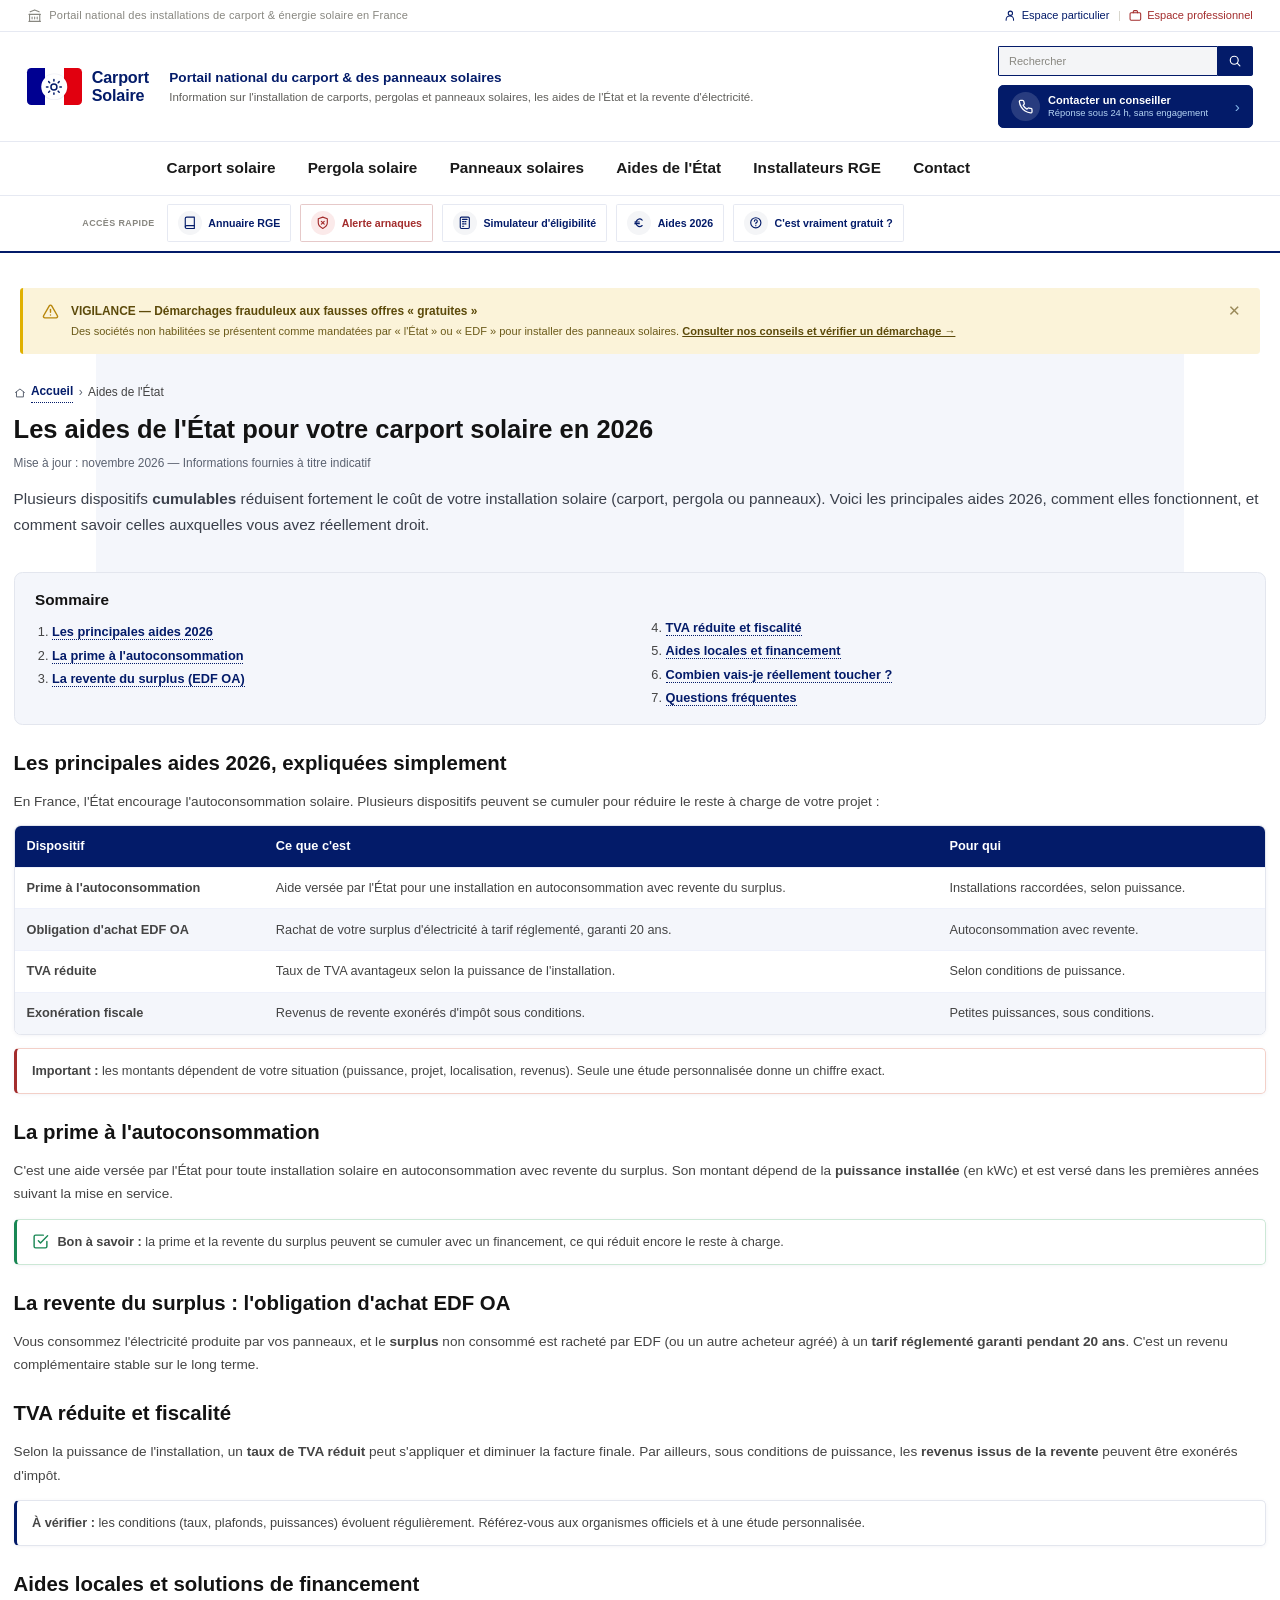
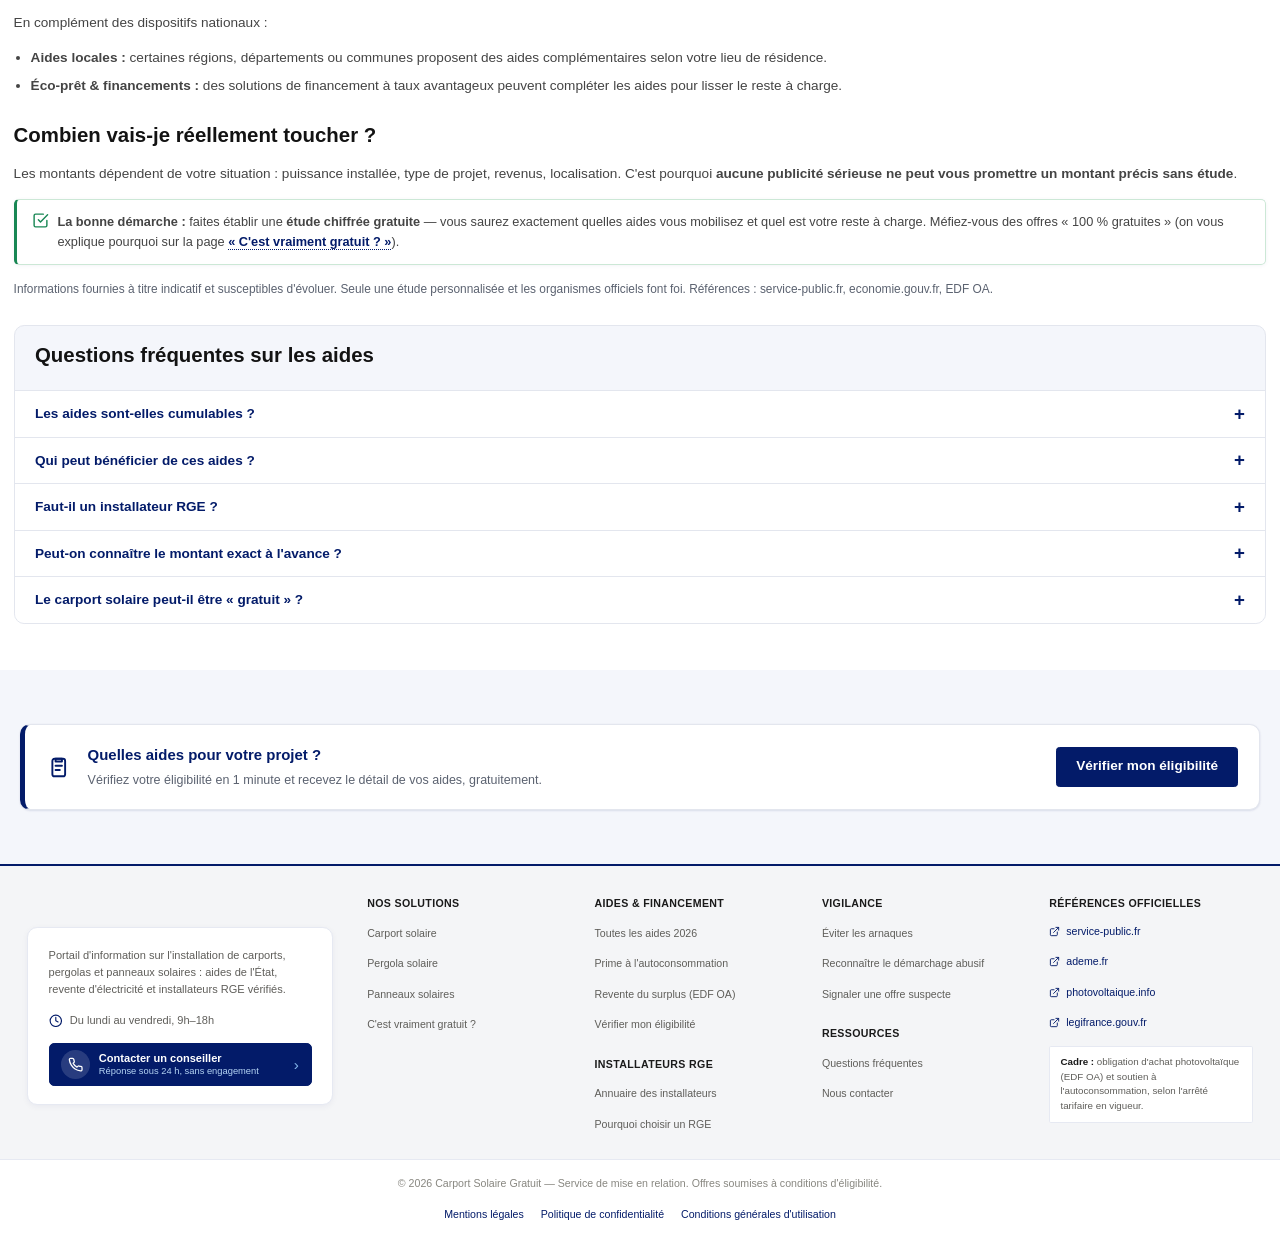
==== commit cea283ff: "Design article large (modele aides.html) : pleine largeur, fil d'Ariane, sommaire, encadres, tableau" ====
--- a/aides.html
+++ b/aides.html
@@ -145,29 +145,125 @@
       <span class="pf-alerte-close" onclick="document.getElementById('pf-alerte-demarchage').style.display='none'">✕</span>
     </div>
   </div></div>
-  <section class="page-hero"><div class="container">
-    <div class="breadcrumb"><svg class="icon bc-home" aria-hidden="true"><use href="#i-home"></use></svg><a href="index.html">Accueil</a> › Aides de l'État</div>
-    <h1>Les aides de l'État pour votre carport solaire en 2026</h1>
-    <p>Plusieurs dispositifs cumulables réduisent fortement le coût de votre installation solaire. Voici les principales aides, et comment savoir celles auxquelles vous avez droit.</p>
-  </div></section>
-  <section class="section"><div class="container">
-    <div class="section-head"><span class="eyebrow">Dispositifs 2026</span><h2>Les principales aides, expliquées simplement</h2></div>
-    <div class="cards-3">
-      <article class="feature"><div class="feature-ico"><svg class="icon" aria-hidden="true"><use href="#i-euro"></use></svg></div><h3>Prime à l'autoconsommation</h3><p>Une prime versée par l'État pour toute installation solaire en autoconsommation avec revente du surplus. Son montant dépend de la puissance installée.</p></article>
-      <article class="feature"><div class="feature-ico"><svg class="icon" aria-hidden="true"><use href="#i-panel"></use></svg></div><h3>Obligation d'achat EDF OA</h3><p>EDF est tenu de racheter votre surplus d'électricité à un tarif réglementé, garanti pendant 20 ans.</p></article>
-      <article class="feature"><div class="feature-ico"><svg class="icon" aria-hidden="true"><use href="#i-check"></use></svg></div><h3>TVA réduite</h3><p>Un taux de TVA avantageux s'applique selon la puissance de l'installation, réduisant la facture finale.</p></article>
-      <article class="feature"><div class="feature-ico"><svg class="icon" aria-hidden="true"><use href="#i-chart"></use></svg></div><h3>Exonération fiscale</h3><p>Sous conditions de puissance, les revenus issus de la revente d'électricité peuvent être exonérés d'impôt.</p></article>
-      <article class="feature"><div class="feature-ico"><svg class="icon" aria-hidden="true"><use href="#i-clipboard"></use></svg></div><h3>Éco-prêt &amp; financements</h3><p>Des solutions de financement à taux avantageux peuvent compléter les aides pour lisser le reste à charge.</p></article>
-      <article class="feature"><div class="feature-ico"><svg class="icon" aria-hidden="true"><use href="#i-pin"></use></svg></div><h3>Aides locales</h3><p>Certaines régions, départements ou communes proposent des aides complémentaires selon votre lieu de résidence.</p></article>
-    </div>
-  </div></section>
-  <section class="section section-alt"><div class="container narrow prose">
-    <span class="eyebrow">Important</span>
-    <h2>Combien vais-je réellement toucher ?</h2>
-    <p>Les montants dépendent de votre situation : puissance installée, type de projet, revenus, localisation. C'est pourquoi aucune publicité sérieuse ne peut vous promettre un montant précis sans étude.</p>
-    <div class="callout callout-green"><h3>La bonne démarche</h3><p>Faites établir une <strong>étude chiffrée gratuite</strong> : vous saurez exactement quelles aides vous mobilisez et quel est votre reste à charge. Méfiez-vous des offres « 100 % gratuites » — on vous explique pourquoi sur la page <a href="carport-solaire-gratuit-verite.html">« C'est vraiment gratuit ? »</a>.</p></div>
-    <p class="annu-note">Informations fournies à titre indicatif et susceptibles d'évoluer. Seule une étude personnalisée et les organismes officiels font foi. Références : service-public.fr, economie.gouv.fr, EDF OA.</p>
-  </div></section>
+  <!-- EN-TÊTE ARTICLE -->
+  <section class="art-hero">
+    <div class="art-wrap">
+      <nav class="art-breadcrumb" aria-label="Fil d'Ariane">
+        <svg class="bc-ico" viewBox="0 0 24 24" fill="none" stroke="currentColor" stroke-width="2" stroke-linecap="round" stroke-linejoin="round" aria-hidden="true"><path d="M3 11l9-7 9 7"/><path d="M5 10v10h14V10"/></svg>
+        <a href="index.html">Accueil</a><span class="bc-sep">›</span><span>Aides de l'État</span>
+      </nav>
+      <h1 class="art-h1">Les aides de l'État pour votre carport solaire en 2026</h1>
+      <p class="art-maj">Mise à jour : novembre 2026 — Informations fournies à titre indicatif</p>
+      <div class="art-lead">
+        <p>Plusieurs dispositifs <strong>cumulables</strong> réduisent fortement le coût de votre installation solaire (carport, pergola ou panneaux). Voici les principales aides 2026, comment elles fonctionnent, et comment savoir celles auxquelles vous avez réellement droit.</p>
+      </div>
+    </div>
+  </section>
+
+  <!-- CORPS DE L'ARTICLE -->
+  <div class="art">
+    <section class="art-toc" aria-label="Sommaire">
+      <h2 id="sommaire">Sommaire</h2>
+      <ol>
+        <li><a href="#principales-aides">Les principales aides 2026</a></li>
+        <li><a href="#prime-auto">La prime à l'autoconsommation</a></li>
+        <li><a href="#edf-oa">La revente du surplus (EDF OA)</a></li>
+        <li><a href="#tva">TVA réduite et fiscalité</a></li>
+        <li><a href="#aides-locales">Aides locales et financement</a></li>
+        <li><a href="#combien">Combien vais-je réellement toucher ?</a></li>
+        <li><a href="#faq-aides">Questions fréquentes</a></li>
+      </ol>
+    </section>
+
+    <section>
+      <h2 id="principales-aides">Les principales aides 2026, expliquées simplement</h2>
+      <p>En France, l'État encourage l'autoconsommation solaire. Plusieurs dispositifs peuvent se cumuler pour réduire le reste à charge de votre projet&nbsp;:</p>
+      <div class="art-table-wrap" role="region" aria-label="Tableau des aides" tabindex="0">
+        <table class="art-table">
+          <thead><tr><th>Dispositif</th><th>Ce que c'est</th><th>Pour qui</th></tr></thead>
+          <tbody>
+            <tr><td><strong>Prime à l'autoconsommation</strong></td><td>Aide versée par l'État pour une installation en autoconsommation avec revente du surplus.</td><td>Installations raccordées, selon puissance.</td></tr>
+            <tr><td><strong>Obligation d'achat EDF OA</strong></td><td>Rachat de votre surplus d'électricité à tarif réglementé, garanti 20 ans.</td><td>Autoconsommation avec revente.</td></tr>
+            <tr><td><strong>TVA réduite</strong></td><td>Taux de TVA avantageux selon la puissance de l'installation.</td><td>Selon conditions de puissance.</td></tr>
+            <tr><td><strong>Exonération fiscale</strong></td><td>Revenus de revente exonérés d'impôt sous conditions.</td><td>Petites puissances, sous conditions.</td></tr>
+          </tbody>
+        </table>
+      </div>
+      <div class="art-box art-box--important">
+        <strong>Important&nbsp;:</strong> les montants dépendent de votre situation (puissance, projet, localisation, revenus). Seule une étude personnalisée donne un chiffre exact.
+      </div>
+    </section>
+
+    <section>
+      <h2 id="prime-auto">La prime à l'autoconsommation</h2>
+      <p>C'est une aide versée par l'État pour toute installation solaire en autoconsommation avec revente du surplus. Son montant dépend de la <strong>puissance installée</strong> (en kWc) et est versé dans les premières années suivant la mise en service.</p>
+      <div class="art-box art-box--good">
+        <span class="bx-ico" aria-hidden="true"><svg viewBox="0 0 24 24" fill="none" stroke="currentColor" stroke-width="2" stroke-linecap="round" stroke-linejoin="round"><path d="M9 11l3 3L22 4"/><path d="M21 12v7a2 2 0 0 1-2 2H5a2 2 0 0 1-2-2V5a2 2 0 0 1 2-2h11"/></svg></span>
+        <div><strong>Bon à savoir&nbsp;:</strong> la prime et la revente du surplus peuvent se cumuler avec un financement, ce qui réduit encore le reste à charge.</div>
+      </div>
+    </section>
+
+    <section>
+      <h2 id="edf-oa">La revente du surplus&nbsp;: l'obligation d'achat EDF OA</h2>
+      <p>Vous consommez l'électricité produite par vos panneaux, et le <strong>surplus</strong> non consommé est racheté par EDF (ou un autre acheteur agréé) à un <strong>tarif réglementé garanti pendant 20 ans</strong>. C'est un revenu complémentaire stable sur le long terme.</p>
+    </section>
+
+    <section>
+      <h2 id="tva">TVA réduite et fiscalité</h2>
+      <p>Selon la puissance de l'installation, un <strong>taux de TVA réduit</strong> peut s'appliquer et diminuer la facture finale. Par ailleurs, sous conditions de puissance, les <strong>revenus issus de la revente</strong> peuvent être exonérés d'impôt.</p>
+      <div class="art-box">
+        <strong>À vérifier&nbsp;:</strong> les conditions (taux, plafonds, puissances) évoluent régulièrement. Référez-vous aux organismes officiels et à une étude personnalisée.
+      </div>
+    </section>
+
+    <section>
+      <h2 id="aides-locales">Aides locales et solutions de financement</h2>
+      <p>En complément des dispositifs nationaux&nbsp;:</p>
+      <ul>
+        <li><strong>Aides locales&nbsp;:</strong> certaines régions, départements ou communes proposent des aides complémentaires selon votre lieu de résidence.</li>
+        <li><strong>Éco-prêt &amp; financements&nbsp;:</strong> des solutions de financement à taux avantageux peuvent compléter les aides pour lisser le reste à charge.</li>
+      </ul>
+    </section>
+
+    <section>
+      <h2 id="combien">Combien vais-je réellement toucher ?</h2>
+      <p>Les montants dépendent de votre situation&nbsp;: puissance installée, type de projet, revenus, localisation. C'est pourquoi <strong>aucune publicité sérieuse ne peut vous promettre un montant précis sans étude</strong>.</p>
+      <div class="art-box art-box--good">
+        <span class="bx-ico" aria-hidden="true"><svg viewBox="0 0 24 24" fill="none" stroke="currentColor" stroke-width="2" stroke-linecap="round" stroke-linejoin="round"><path d="M9 11l3 3L22 4"/><path d="M21 12v7a2 2 0 0 1-2 2H5a2 2 0 0 1-2-2V5a2 2 0 0 1 2-2h11"/></svg></span>
+        <div><strong>La bonne démarche&nbsp;:</strong> faites établir une <strong>étude chiffrée gratuite</strong> — vous saurez exactement quelles aides vous mobilisez et quel est votre reste à charge. Méfiez-vous des offres «&nbsp;100&nbsp;% gratuites&nbsp;» (on vous explique pourquoi sur la page <a href="carport-solaire-gratuit-verite.html">«&nbsp;C'est vraiment gratuit ?&nbsp;»</a>).</div>
+      </div>
+      <p style="font-size:14px;color:var(--muted)">Informations fournies à titre indicatif et susceptibles d'évoluer. Seule une étude personnalisée et les organismes officiels font foi. Références&nbsp;: service-public.fr, economie.gouv.fr, EDF OA.</p>
+    </section>
+
+    <section class="art-faq" id="faq-aides" aria-label="Questions fréquentes sur les aides">
+      <h2 class="art-faq-title">Questions fréquentes sur les aides</h2>
+      <details class="art-faq-item">
+        <summary>Les aides sont-elles cumulables&nbsp;?</summary>
+        <div class="art-faq-ans">Oui, plusieurs dispositifs se cumulent généralement&nbsp;: prime à l'autoconsommation, revente du surplus (EDF OA), TVA réduite et, selon les cas, aides locales. Le cumul exact dépend de votre projet et de sa puissance.</div>
+      </details>
+      <details class="art-faq-item">
+        <summary>Qui peut bénéficier de ces aides&nbsp;?</summary>
+        <div class="art-faq-ans">Les particuliers (et certains professionnels) qui installent une solution solaire en autoconsommation avec revente du surplus, réalisée par un installateur certifié <strong>RGE</strong> — condition souvent indispensable pour mobiliser les aides.</div>
+      </details>
+      <details class="art-faq-item">
+        <summary>Faut-il un installateur RGE&nbsp;?</summary>
+        <div class="art-faq-ans">Oui, le recours à un installateur <strong>RGE (Reconnu Garant de l'Environnement)</strong> est généralement requis pour bénéficier des aides de l'État. Vous en trouverez près de chez vous dans notre <a href="annuaire-rge.html">annuaire des installateurs RGE</a>.</div>
+      </details>
+      <details class="art-faq-item">
+        <summary>Peut-on connaître le montant exact à l'avance&nbsp;?</summary>
+        <div class="art-faq-ans">Pas sans étude&nbsp;: le montant dépend de la puissance, du projet et de votre situation. Une <a href="index.html#simulateur">vérification d'éligibilité gratuite</a> donne une estimation personnalisée.</div>
+      </details>
+      <details class="art-faq-item">
+        <summary>Le carport solaire peut-il être «&nbsp;gratuit&nbsp;»&nbsp;?</summary>
+        <div class="art-faq-ans">Totalement gratuit, non. Mais le reste à charge peut être fortement réduit (parfois proche de 0&nbsp;€) grâce au cumul des aides, de la revente du surplus et du financement. Détails sur la page <a href="carport-solaire-gratuit-verite.html">«&nbsp;C'est vraiment gratuit ?&nbsp;»</a>.</div>
+      </details>
+    </section>
+  </div>
+
+  <!-- Données structurées : fil d'Ariane, article, FAQ -->
+  <script type="application/ld+json">{"@context":"https://schema.org","@type":"BreadcrumbList","itemListElement":[{"@type":"ListItem","position":1,"name":"Accueil","item":"https://carport-solaire-gratuit.fr/"},{"@type":"ListItem","position":2,"name":"Aides de l'État","item":"https://carport-solaire-gratuit.fr/aides.html"}]}</script>
+  <script type="application/ld+json">{"@context":"https://schema.org","@type":"Article","headline":"Les aides de l'État pour votre carport solaire en 2026","description":"Prime à l'autoconsommation, obligation d'achat EDF OA, TVA réduite, exonération fiscale et aides locales : le guide 2026 des aides pour votre carport ou vos panneaux solaires.","inLanguage":"fr-FR","author":{"@type":"Organization","name":"Carport Solaire Gratuit","url":"https://carport-solaire-gratuit.fr/"},"publisher":{"@type":"Organization","name":"Carport Solaire Gratuit","url":"https://carport-solaire-gratuit.fr/"},"mainEntityOfPage":{"@type":"WebPage","@id":"https://carport-solaire-gratuit.fr/aides.html"}}</script>
+  <script type="application/ld+json">{"@context":"https://schema.org","@type":"FAQPage","mainEntity":[{"@type":"Question","name":"Les aides sont-elles cumulables ?","acceptedAnswer":{"@type":"Answer","text":"Oui, plusieurs dispositifs se cumulent généralement : prime à l'autoconsommation, revente du surplus (EDF OA), TVA réduite et, selon les cas, aides locales. Le cumul exact dépend de votre projet et de sa puissance."}},{"@type":"Question","name":"Qui peut bénéficier de ces aides ?","acceptedAnswer":{"@type":"Answer","text":"Les particuliers et certains professionnels qui installent une solution solaire en autoconsommation avec revente du surplus, réalisée par un installateur certifié RGE."}},{"@type":"Question","name":"Faut-il un installateur RGE ?","acceptedAnswer":{"@type":"Answer","text":"Oui, le recours à un installateur RGE (Reconnu Garant de l'Environnement) est généralement requis pour bénéficier des aides de l'État."}},{"@type":"Question","name":"Peut-on connaître le montant exact à l'avance ?","acceptedAnswer":{"@type":"Answer","text":"Pas sans étude : le montant dépend de la puissance, du projet et de votre situation. Une vérification d'éligibilité gratuite donne une estimation personnalisée."}},{"@type":"Question","name":"Le carport solaire peut-il être gratuit ?","acceptedAnswer":{"@type":"Answer","text":"Totalement gratuit, non. Mais le reste à charge peut être fortement réduit grâce au cumul des aides, de la revente du surplus et du financement."}}]}</script>
   
   <section class="section section-alt"><div class="container">
     <div class="cta-band">
--- a/styles.css
+++ b/styles.css
@@ -830,3 +830,120 @@
 .form-section .section-head .section-sub { max-width: 640px; margin: .6rem auto 0; color: var(--ink-soft); }
 .form-section .hero-form { min-width: 0; }
 .form-section .quiz-card { position: static; max-width: 640px; margin: 0 auto; }
+
+/* =========================================================
+   CONTENU "ARTICLE" LARGE (inspiré du modèle CGH) — pages de contenu
+   Police système + marine #031B69 déjà définies plus haut.
+   ========================================================= */
+
+/* Bandeau vigilance : espace sous le bandeau (ne mord plus sur le bloc du dessous) */
+.vigilance-bar { padding: 16px 0 20px; }
+
+/* ---- En-tête d'article : bande pleine largeur claire + fil d'Ariane + H1 + intro ---- */
+.art-hero { position: relative; padding: 34px 0 40px; }
+.art-hero::before {
+  content: ""; position: absolute; top: 0; bottom: 0; left: 50%;
+  width: 100vw; margin-left: -50vw; background: var(--bg-alt); z-index: -1;
+}
+.art-wrap { width: 100%; max-width: var(--container); margin: 0 auto; padding: 0 16px; }
+
+.art-breadcrumb { font-size: 14px; color: #444; margin: 0 0 14px; display: flex; align-items: center; gap: .4rem; flex-wrap: wrap; }
+.art-breadcrumb a { color: var(--navy); text-decoration: none; border-bottom: 1px dotted var(--navy); font-weight: 600; }
+.art-breadcrumb a:hover { opacity: .85; }
+.art-breadcrumb .bc-sep { color: var(--muted); }
+.art-breadcrumb .bc-ico { width: 1em; height: 1em; color: var(--muted); }
+
+.art-h1 { font-size: 30px; line-height: 1.2; font-weight: 800; color: var(--ink); margin: 0 0 10px; }
+.art-maj { font-size: 14px; color: var(--muted); margin: 0 0 16px; }
+.art-lead p { font-size: 18px; line-height: 1.7; color: var(--ink-soft); margin: 0 0 12px; }
+.art-lead p:last-child { margin-bottom: 0; }
+
+/* ---- Corps de l'article ---- */
+.art { width: 100%; max-width: var(--container); margin: 0 auto 54px; padding: 0 16px; color: #333; }
+.art > section { margin-bottom: 30px; }
+.art h2 { font-size: 24px; font-weight: 700; color: var(--ink); margin: 0 0 16px; line-height: 1.25; }
+.art h3 { font-size: 18px; font-weight: 700; color: var(--ink); margin: 24px 0 10px; line-height: 1.3; }
+.art p { font-size: 16px; line-height: 1.7; margin: 0 0 14px; color: #444; }
+.art ul, .art ol { margin: 0 0 14px 20px; padding: 0; font-size: 16px; line-height: 1.7; color: #444; }
+.art li { margin-bottom: 6px; }
+.art a { color: var(--navy); font-weight: 600; text-decoration: none; border-bottom: 1px dotted var(--navy); }
+.art a:hover { opacity: .85; }
+.art strong { font-weight: 600; }
+.art h2[id], .art h3[id] { scroll-margin-top: 130px; }
+
+/* ---- Encadrés ---- */
+.art-box {
+  background: #fff; border: 1px solid var(--line); border-left: 4px solid var(--navy);
+  border-radius: 6px; padding: 14px 18px; font-size: 15px; line-height: 1.6; color: #444;
+  box-shadow: 0 1px 5px rgba(3,27,105,.05); margin: 16px 0;
+}
+.art-box--important, .art-box--warning { border-color: #f3d0c8; border-left-color: #A32D2D; }
+.art-box--good { border-color: #cce8d6; border-left-color: #198754; }
+.art-box--warning, .art-box--good { display: flex; align-items: flex-start; gap: 10px; }
+.art-box .bx-ico { width: 20px; height: 20px; flex: 0 0 20px; margin-top: 1px; }
+.art-box--warning .bx-ico { color: #A32D2D; }
+.art-box--good .bx-ico { color: #198754; }
+
+/* ---- Tableau ---- */
+.art-table-wrap {
+  background: #fff; border: 1px solid var(--line); border-radius: 8px; overflow: auto;
+  box-shadow: 0 1px 5px rgba(3,27,105,.05); margin: 10px 0 16px;
+}
+.art-table { width: 100%; border-collapse: collapse; min-width: 520px; }
+.art-table th, .art-table td { padding: 12px 14px; text-align: left; font-size: 15px; color: #444; }
+.art-table thead th { background: var(--navy); color: #fff; font-weight: 700; }
+.art-table tbody tr { border-top: 1px solid #eef1fb; }
+.art-table tbody tr:nth-child(even) { background: var(--bg-alt); }
+
+/* ---- Sommaire ---- */
+.art-toc { background: var(--bg-alt); border: 1px solid var(--line); border-radius: 10px; padding: 20px 24px; margin: 0 0 30px; }
+.art-toc h2 { font-size: 18px; margin: 0 0 10px; }
+.art-toc ol { margin: 0; padding-left: 20px; columns: 2; column-gap: 40px; }
+.art-toc li { margin: .32rem 0; break-inside: avoid; font-size: 15px; line-height: 1.5; }
+.art-toc a { color: var(--navy); border-bottom: 1px dotted var(--navy); text-decoration: none; font-weight: 600; }
+.art-toc a:hover { opacity: .85; }
+@media (max-width: 700px) { .art-toc ol { columns: 1; } }
+
+/* ---- Cartes CTA (grille 4) ---- */
+.art-cta-grid { display: grid; grid-template-columns: repeat(4, 1fr); gap: 16px; margin: 0 0 30px; }
+.art-cta-card {
+  background: #fff; border: 1px solid var(--line); border-radius: 12px;
+  box-shadow: 0 2px 8px rgba(3,27,105,.05); padding: 20px 22px;
+  display: flex; flex-direction: column; gap: 16px; justify-content: space-between;
+}
+.art-cta-card .cc-top { display: flex; gap: 12px; align-items: flex-start; }
+.art-cta-card .cc-ico { width: 30px; height: 30px; flex: 0 0 30px; color: var(--navy); }
+.art-cta-card h3 { margin: 0; font-size: 17px; color: var(--navy); line-height: 1.25; }
+.art-cta-card p { margin: 4px 0 0; font-size: 14px; line-height: 1.55; color: #444; }
+.art-cta-card .btn { align-self: stretch; text-align: center; }
+@media (max-width: 1200px) { .art-cta-grid { grid-template-columns: 1fr 1fr; } }
+@media (max-width: 640px) { .art-cta-grid { grid-template-columns: 1fr; } }
+
+/* ---- FAQ (accordéon) ---- */
+.art-faq { background: var(--bg-alt); border: 1px solid var(--line); border-radius: 12px; overflow: hidden; margin: 30px 0; }
+.art-faq-title { margin: 0; padding: 20px 24px 10px; font-size: 22px; color: var(--ink); }
+.art-faq-item { padding: 14px 24px; border-top: 1px solid var(--line); background: #fff; }
+.art-faq-item summary { cursor: pointer; font-weight: 700; list-style: none; color: var(--navy); display: flex; align-items: center; justify-content: space-between; gap: 12px; font-size: 16px; }
+.art-faq-item summary::-webkit-details-marker { display: none; }
+.art-faq-item summary::after { content: "+"; font-size: 22px; line-height: 1; color: var(--navy); flex: 0 0 auto; }
+.art-faq-item[open] summary::after { content: "\2013"; }
+.art-faq-ans { margin-top: 10px; line-height: 1.7; font-size: 16px; color: #444; }
+.art-faq-ans p { margin: 10px 0 0; }
+.art-faq-ans ul, .art-faq-ans ol { margin: 8px 0 0 20px; }
+.art-faq-ans a { color: var(--navy); font-weight: 600; text-decoration: none; border-bottom: 1px dotted var(--navy); }
+
+/* ---- Cohérence d'échelle avec le reste du site (zoom 0.85 sous 1920px) ---- */
+@media (max-width: 1920px) {
+  .art-hero, .art { zoom: 0.85; }
+}
+
+/* ---- Header : élargir pour coller davantage aux bords (logo plus à gauche, recherche plus à droite) ----
+   Approche alignée sur le modèle ; à ajuster visuellement. */
+.pf-gouvbar, .pf-id, .pf-mainbar, .pf-actions { max-width: 1860px; }
+
+/* ---- Responsive ---- */
+@media (max-width: 640px) {
+  .art-h1 { font-size: 24px; }
+  .art-lead p { font-size: 16px; }
+  .art-faq-title { font-size: 20px; }
+}
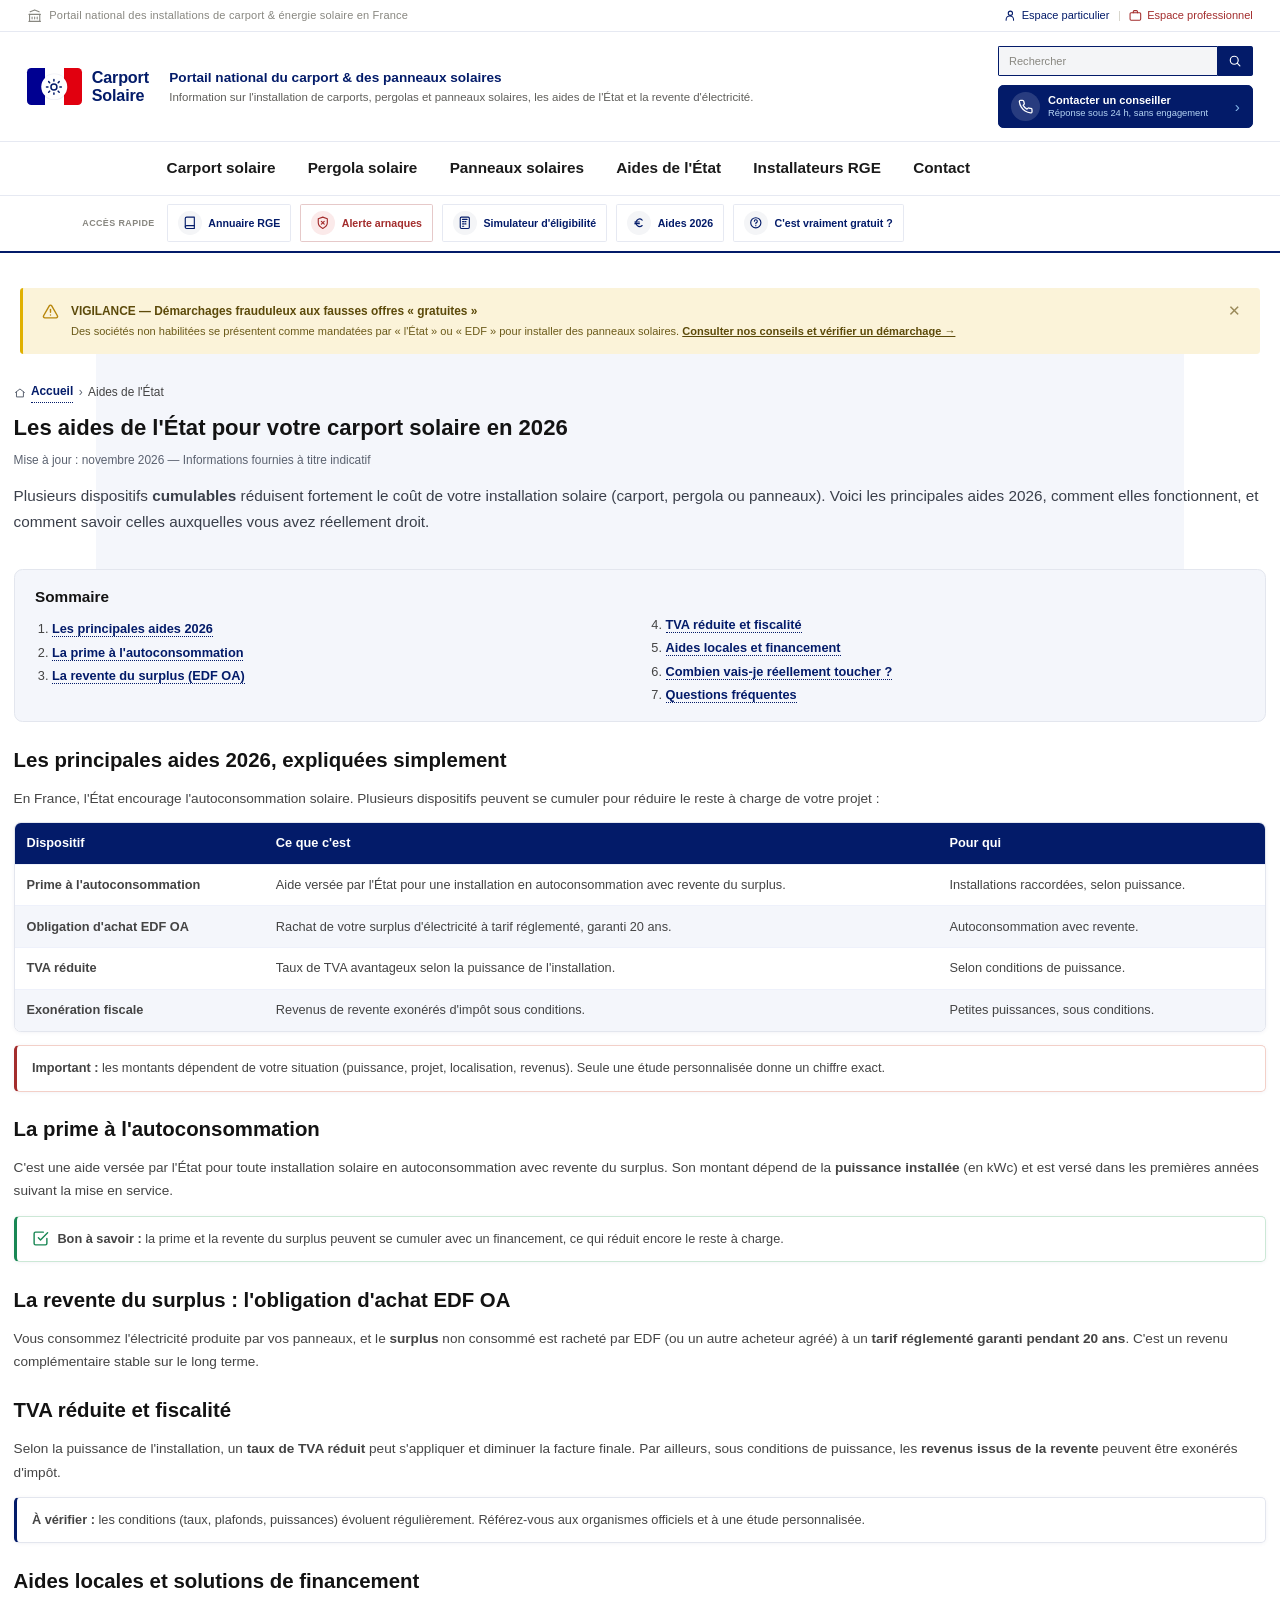
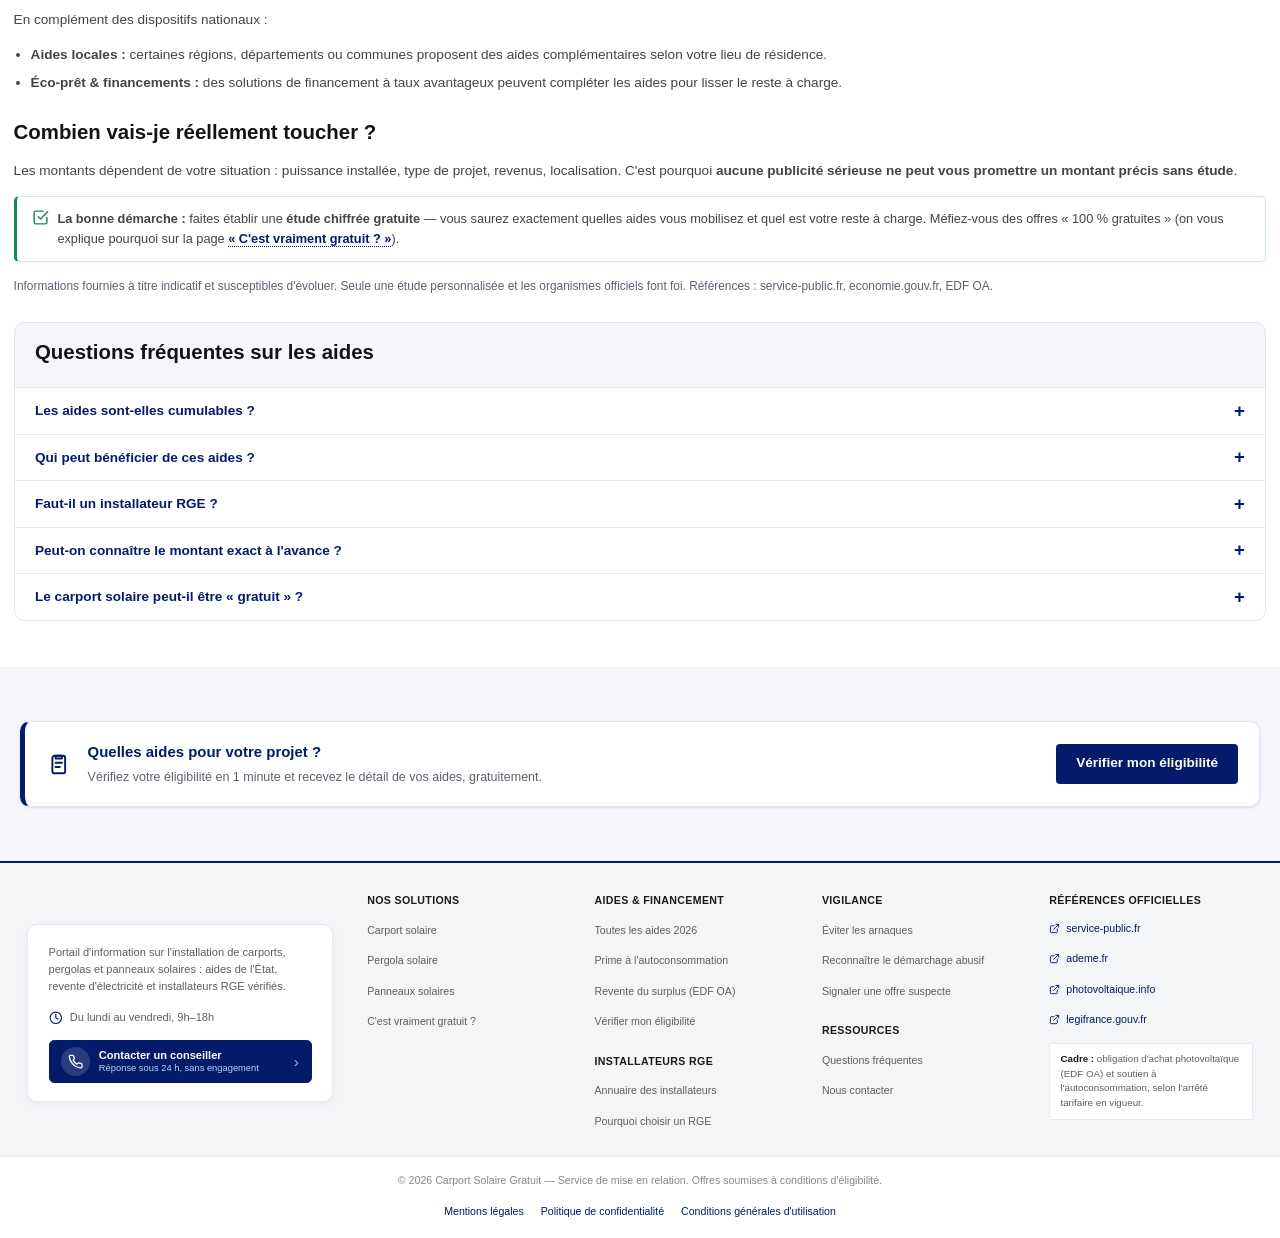
==== commit f81bf742: "Tracking de la provenance des leads (source, referent, page d'arrivee) via sessionStorage sur toutes" ====
--- a/aides.html
+++ b/aides.html
@@ -14,6 +14,8 @@
   <meta property="og:url" content="https://carport-solaire-gratuit.fr/aides.html" />
     <link rel="icon" href="favicon.svg" type="image/svg+xml" />
   <link rel="stylesheet" href="styles.css" />
+  <!-- Capture de la provenance du visiteur (1re page, persistée pour le formulaire) -->
+  <script>(function(){try{if(sessionStorage.getItem("csg_src"))return;var p=new URLSearchParams(location.search),ref=document.referrer||"",src="Direct / inconnu",u=p.get("utm_source");if(u){src=u;}else if(ref){try{var h=new URL(ref).hostname.replace(/^www\./,"");if(h.indexOf("carport-solaire-gratuit.fr")>-1)src="Direct / inconnu";else if(h.indexOf("google")>-1)src="Google";else if(h.indexOf("bing")>-1)src="Bing";else if(h.indexOf("yahoo")>-1)src="Yahoo";else if(h.indexOf("duckduckgo")>-1)src="DuckDuckGo";else if(h.indexOf("qwant")>-1)src="Qwant";else if(h.indexOf("ecosia")>-1)src="Ecosia";else if(h.indexOf("facebook")>-1||h.indexOf("instagram")>-1||h.indexOf("t.co")>-1||h.indexOf("linkedin")>-1)src="Réseaux sociaux";else src=h;}catch(e){}}sessionStorage.setItem("csg_src",JSON.stringify({source:src,referent:ref||"(aucun)",arrivee:location.pathname+location.search,utm:[p.get("utm_source"),p.get("utm_medium"),p.get("utm_campaign")].filter(Boolean).join(" / ")}));}catch(e){}})();</script>
 </head>
 <body>
 <input type="checkbox" id="nav-toggle" class="nav-toggle-cb" aria-hidden="true">
--- a/styles.css
+++ b/styles.css
@@ -853,7 +853,7 @@
 .art-breadcrumb .bc-sep { color: var(--muted); }
 .art-breadcrumb .bc-ico { width: 1em; height: 1em; color: var(--muted); }
 
-.art-h1 { font-size: 30px; line-height: 1.2; font-weight: 800; color: var(--ink); margin: 0 0 10px; }
+.art-h1 { font-size: 26px; line-height: 1.25; font-weight: 700; color: var(--ink); margin: 0 0 10px; }
 .art-maj { font-size: 14px; color: var(--muted); margin: 0 0 16px; }
 .art-lead p { font-size: 18px; line-height: 1.7; color: var(--ink-soft); margin: 0 0 12px; }
 .art-lead p:last-child { margin-bottom: 0; }
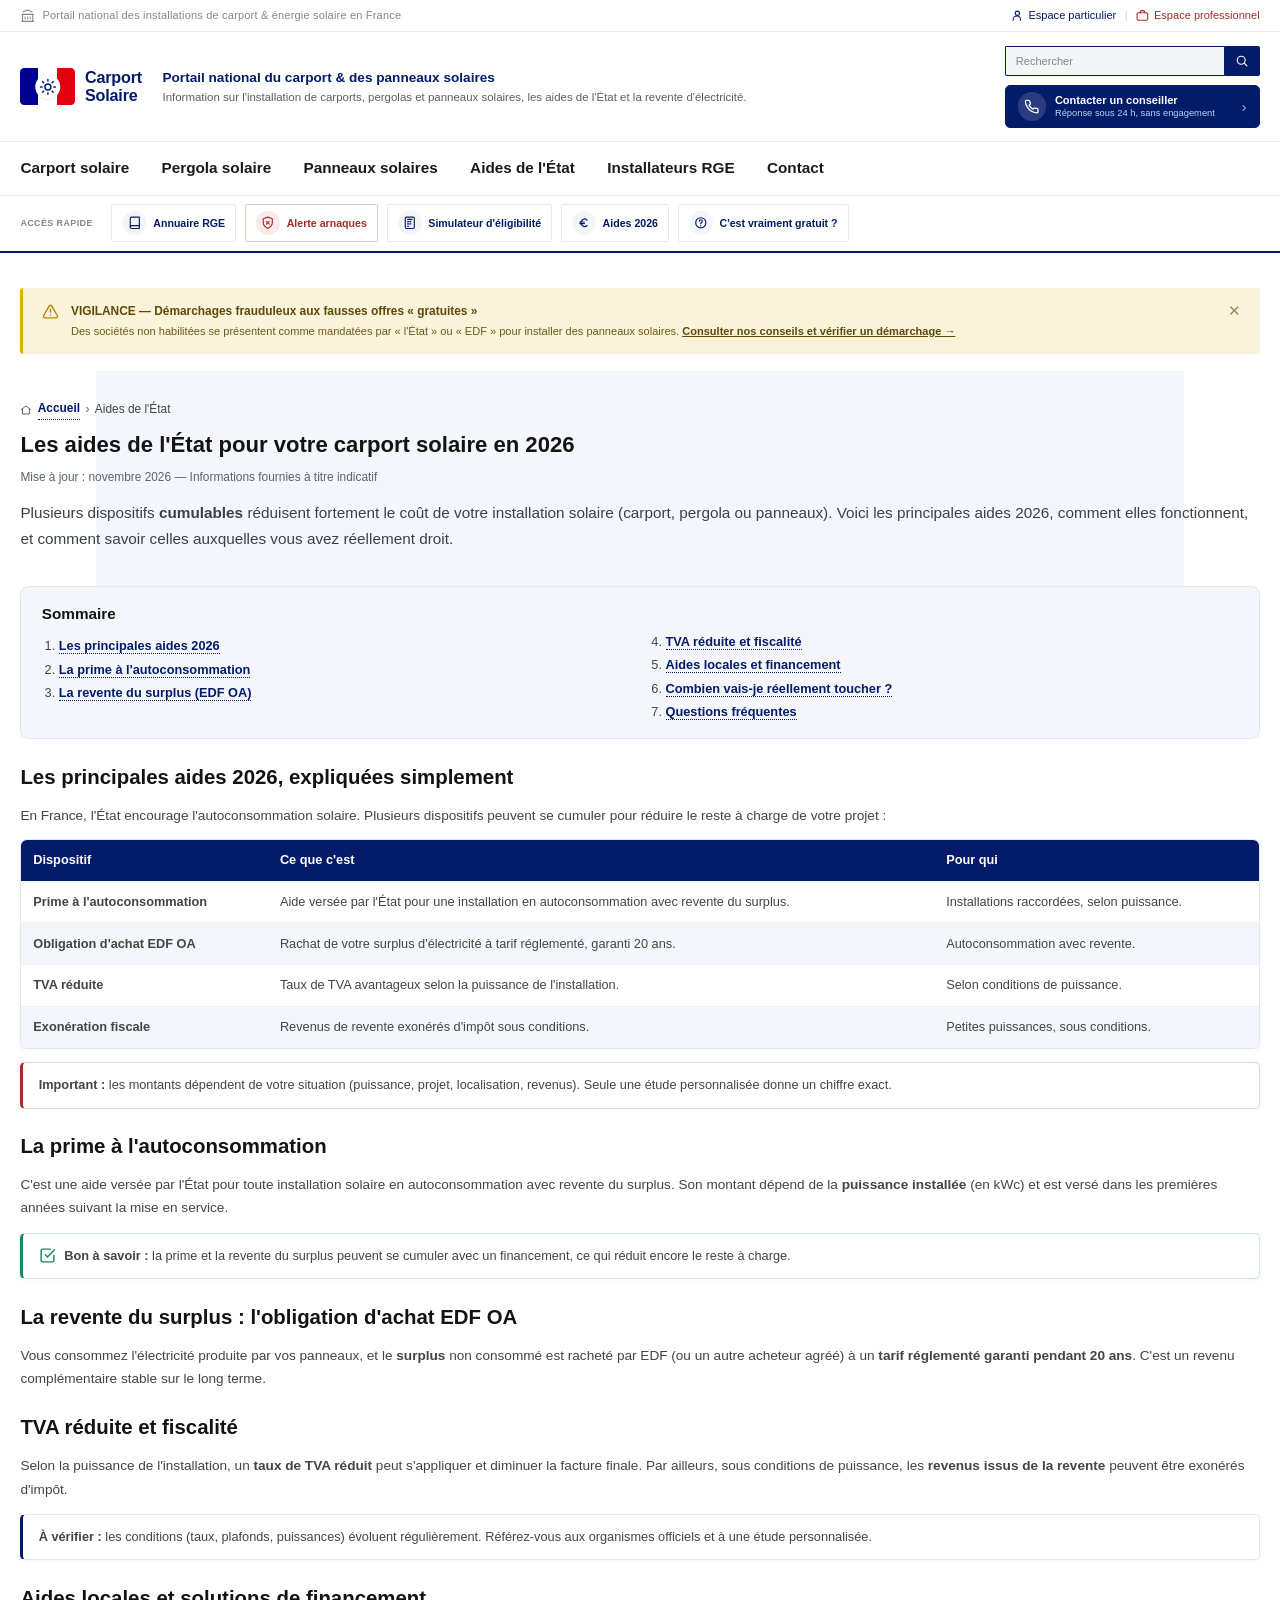
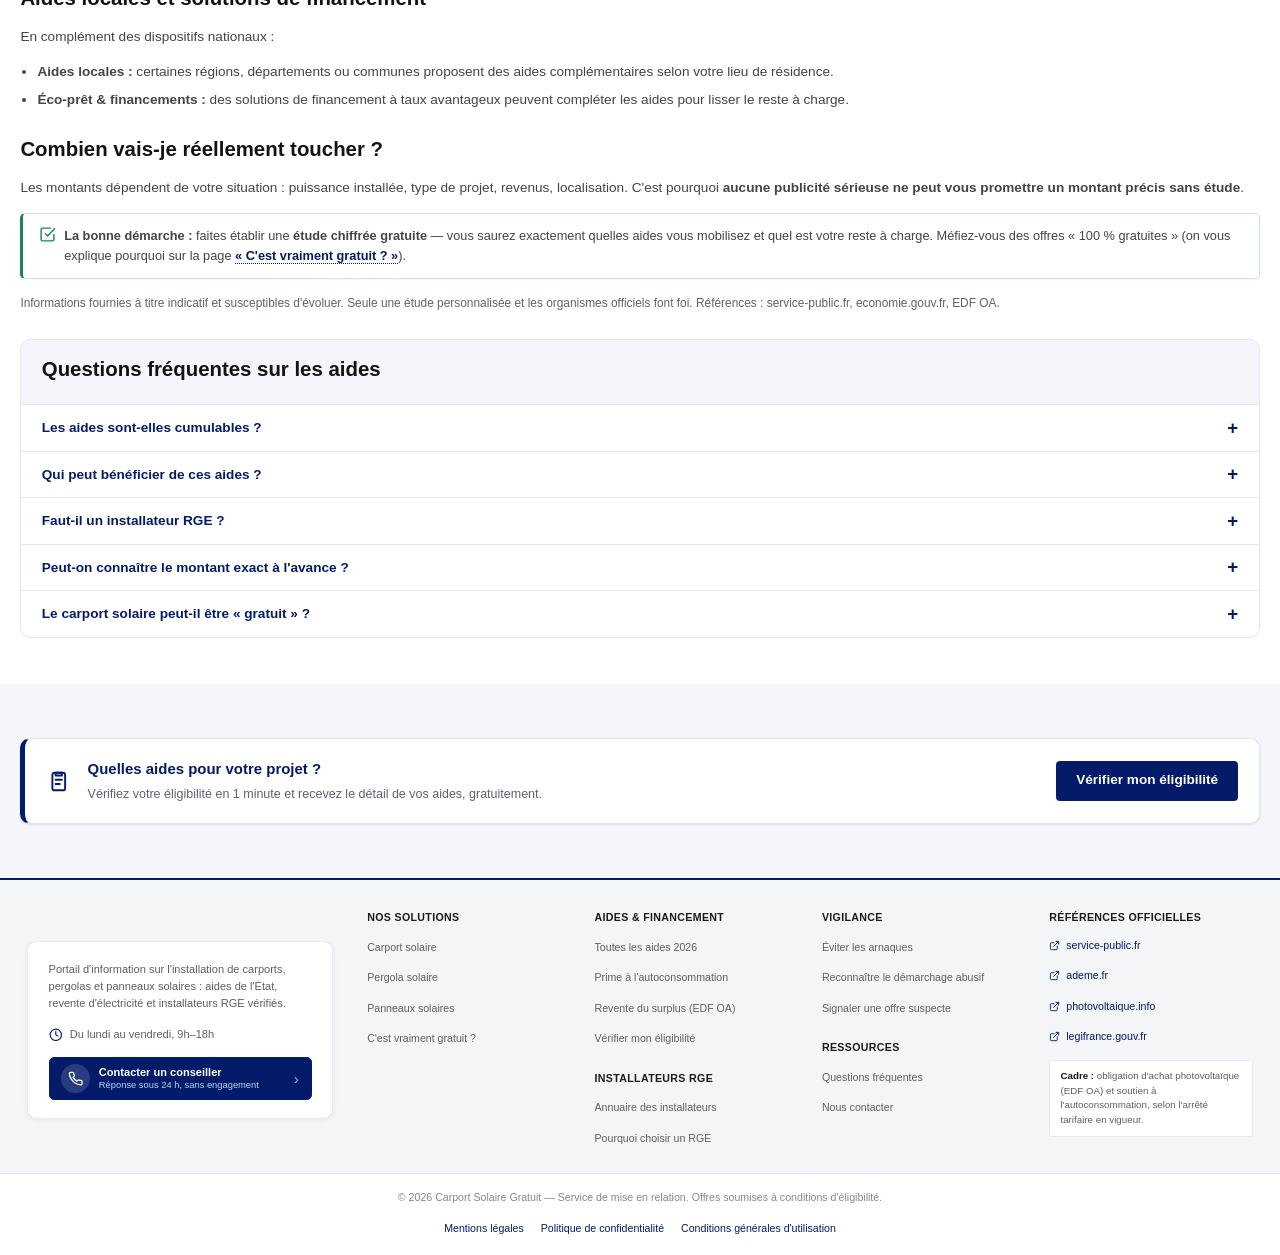
==== commit 6b383368: "Jeu de favicons complet : favicon.ico, apple-touch-icon, icones 192/512 et manifeste Le logo existan" ====
--- a/aides.html
+++ b/aides.html
@@ -12,7 +12,11 @@
   <meta property="og:type" content="website" />
   <meta property="og:locale" content="fr_FR" />
   <meta property="og:url" content="https://carport-solaire-gratuit.fr/aides.html" />
-    <link rel="icon" href="favicon.svg" type="image/svg+xml" />
+  <link rel="icon" href="/favicon.ico" sizes="32x32" />
+  <link rel="icon" href="/favicon.svg" type="image/svg+xml" />
+  <link rel="apple-touch-icon" href="/apple-touch-icon.png" />
+  <link rel="manifest" href="/site.webmanifest" />
+  <meta name="theme-color" content="#031B69" />
   <link rel="stylesheet" href="styles.css" />
   <!-- Capture de la provenance du visiteur (1re page, persistée pour le formulaire) -->
   <script>(function(){try{if(sessionStorage.getItem("csg_src"))return;var p=new URLSearchParams(location.search),ref=document.referrer||"",src="Direct / inconnu",u=p.get("utm_source");if(u){src=u;}else if(ref){try{var h=new URL(ref).hostname.replace(/^www\./,"");if(h.indexOf("carport-solaire-gratuit.fr")>-1)src="Direct / inconnu";else if(h.indexOf("google")>-1)src="Google";else if(h.indexOf("bing")>-1)src="Bing";else if(h.indexOf("yahoo")>-1)src="Yahoo";else if(h.indexOf("duckduckgo")>-1)src="DuckDuckGo";else if(h.indexOf("qwant")>-1)src="Qwant";else if(h.indexOf("ecosia")>-1)src="Ecosia";else if(h.indexOf("facebook")>-1||h.indexOf("instagram")>-1||h.indexOf("t.co")>-1||h.indexOf("linkedin")>-1)src="Réseaux sociaux";else src=h;}catch(e){}}sessionStorage.setItem("csg_src",JSON.stringify({source:src,referent:ref||"(aucun)",arrivee:location.pathname+location.search,utm:[p.get("utm_source"),p.get("utm_medium"),p.get("utm_campaign")].filter(Boolean).join(" / ")}));}catch(e){}})();</script>
--- a/styles.css
+++ b/styles.css
@@ -837,7 +837,10 @@
    ========================================================= */
 
 /* Bandeau vigilance : espace sous le bandeau (ne mord plus sur le bloc du dessous) */
-.vigilance-bar { padding: 16px 0 20px; }
+/* Espace blanc entre le bandeau d'alerte et la bande colorée du hero (comme sur l'accueil) */
+.art-hero { margin-top: 20px; }
+
+/* (alignement de l'en-tête : voir « COLONNE UNIQUE DU SITE » en fin de fichier) */
 
 /* ---- En-tête d'article : bande pleine largeur claire + fil d'Ariane + H1 + intro ---- */
 .art-hero { position: relative; padding: 34px 0 40px; }
@@ -947,3 +950,62 @@
   .art-lead p { font-size: 16px; }
   .art-faq-title { font-size: 20px; }
 }
+
+/* =========================================================
+   PAGE CONTACT (2 colonnes : téléphone / demande de rappel)
+   ========================================================= */
+.contact-grid { display: grid; grid-template-columns: 1fr 1fr; gap: 26px; margin: 0 0 30px; align-items: start; }
+@media (max-width: 900px) { .contact-grid { grid-template-columns: 1fr; } }
+
+.contact-card { background: #fff; border: 1px solid var(--line); border-radius: 12px; box-shadow: 0 2px 8px rgba(3,27,105,.05); padding: 24px 26px; }
+.contact-card--gris { background: var(--bg-alt); }
+.contact-card h2 { margin: 0 0 10px; font-size: 22px; font-weight: 700; color: var(--ink); line-height: 1.25; }
+.contact-card h3 { margin: 20px 0 8px; font-size: 18px; font-weight: 700; color: var(--ink); line-height: 1.3; }
+.contact-card p { font-size: 15px; line-height: 1.7; color: #444; margin: 0 0 10px; }
+.contact-card ul { margin: 0 0 10px 20px; padding: 0; font-size: 15px; line-height: 1.7; color: #444; }
+.contact-card li { margin-bottom: 5px; }
+.contact-card a { color: var(--navy); font-weight: 600; text-decoration: none; border-bottom: 1px dotted var(--navy); }
+.contact-card a:hover { opacity: .85; }
+
+.contact-tel { font-size: 30px; font-weight: 700; color: var(--navy); white-space: nowrap; border-bottom: 2px dotted var(--navy); }
+.contact-sub { font-size: 14px; color: var(--muted); margin: 0 0 4px; }
+
+/* Formulaire de rappel */
+.contact-form .field { margin-bottom: 12px; }
+.contact-form .field-row { display: grid; grid-template-columns: 1fr 1fr; gap: 12px; }
+@media (max-width: 560px) { .contact-form .field-row { grid-template-columns: 1fr; } }
+.contact-form label { display: block; font-size: 14px; font-weight: 600; color: var(--ink); margin-bottom: 4px; }
+.contact-form input[type="text"], .contact-form input[type="tel"], .contact-form input[type="email"],
+.contact-form select, .contact-form textarea {
+  width: 100%; padding: 10px 12px; border: 1px solid var(--line); border-radius: var(--radius);
+  font: inherit; font-size: 15px; background: #fff; color: var(--ink);
+}
+.contact-form input:focus, .contact-form select:focus, .contact-form textarea:focus { outline: 2px solid var(--blue); outline-offset: 1px; border-color: var(--blue); }
+.contact-form textarea { min-height: 88px; resize: vertical; }
+.contact-form .consent { display: flex; gap: 8px; align-items: flex-start; font-size: 13.5px; line-height: 1.5; color: #444; margin: 12px 0 6px; font-weight: 400; }
+.contact-form .consent input { width: auto; margin-top: 3px; flex: none; }
+.contact-form .hp-field { position: absolute; left: -9999px; opacity: 0; height: 0; width: 0; }
+
+.contact-success { background: #fff; border: 1px solid #cce8d6; border-left: 4px solid #198754; border-radius: 8px; padding: 16px 18px; font-size: 15px; line-height: 1.7; color: #444; }
+.contact-success strong { color: #198754; }
+
+/* =========================================================
+   COLONNE UNIQUE DU SITE
+   Référence = le bandeau d'alerte (.pf-alerte-wrap) :
+   max-width 1600px + padding 0 24px  =>  colonne visible de 1552px.
+   En-tête, menu, accès rapide et contenu des pages s'alignent dessus,
+   pour que tout démarre et finisse exactement sur la même verticale.
+   ========================================================= */
+.pf-gouvbar,
+.pf-id,
+.pf-mainbar,
+.pf-actions { max-width: 1600px; padding-left: 24px; padding-right: 24px; }
+
+/* Plus d'indentation : le menu et l'accès rapide démarrent sur la colonne */
+.pf-nav { margin-left: 0; }
+.pf-quick { margin-left: 0; }
+.pf-quick-label { position: static; right: auto; margin-right: 12px; }
+
+/* Le contenu des pages suit exactement la même colonne */
+.art,
+.art-wrap { padding-left: 24px; padding-right: 24px; }
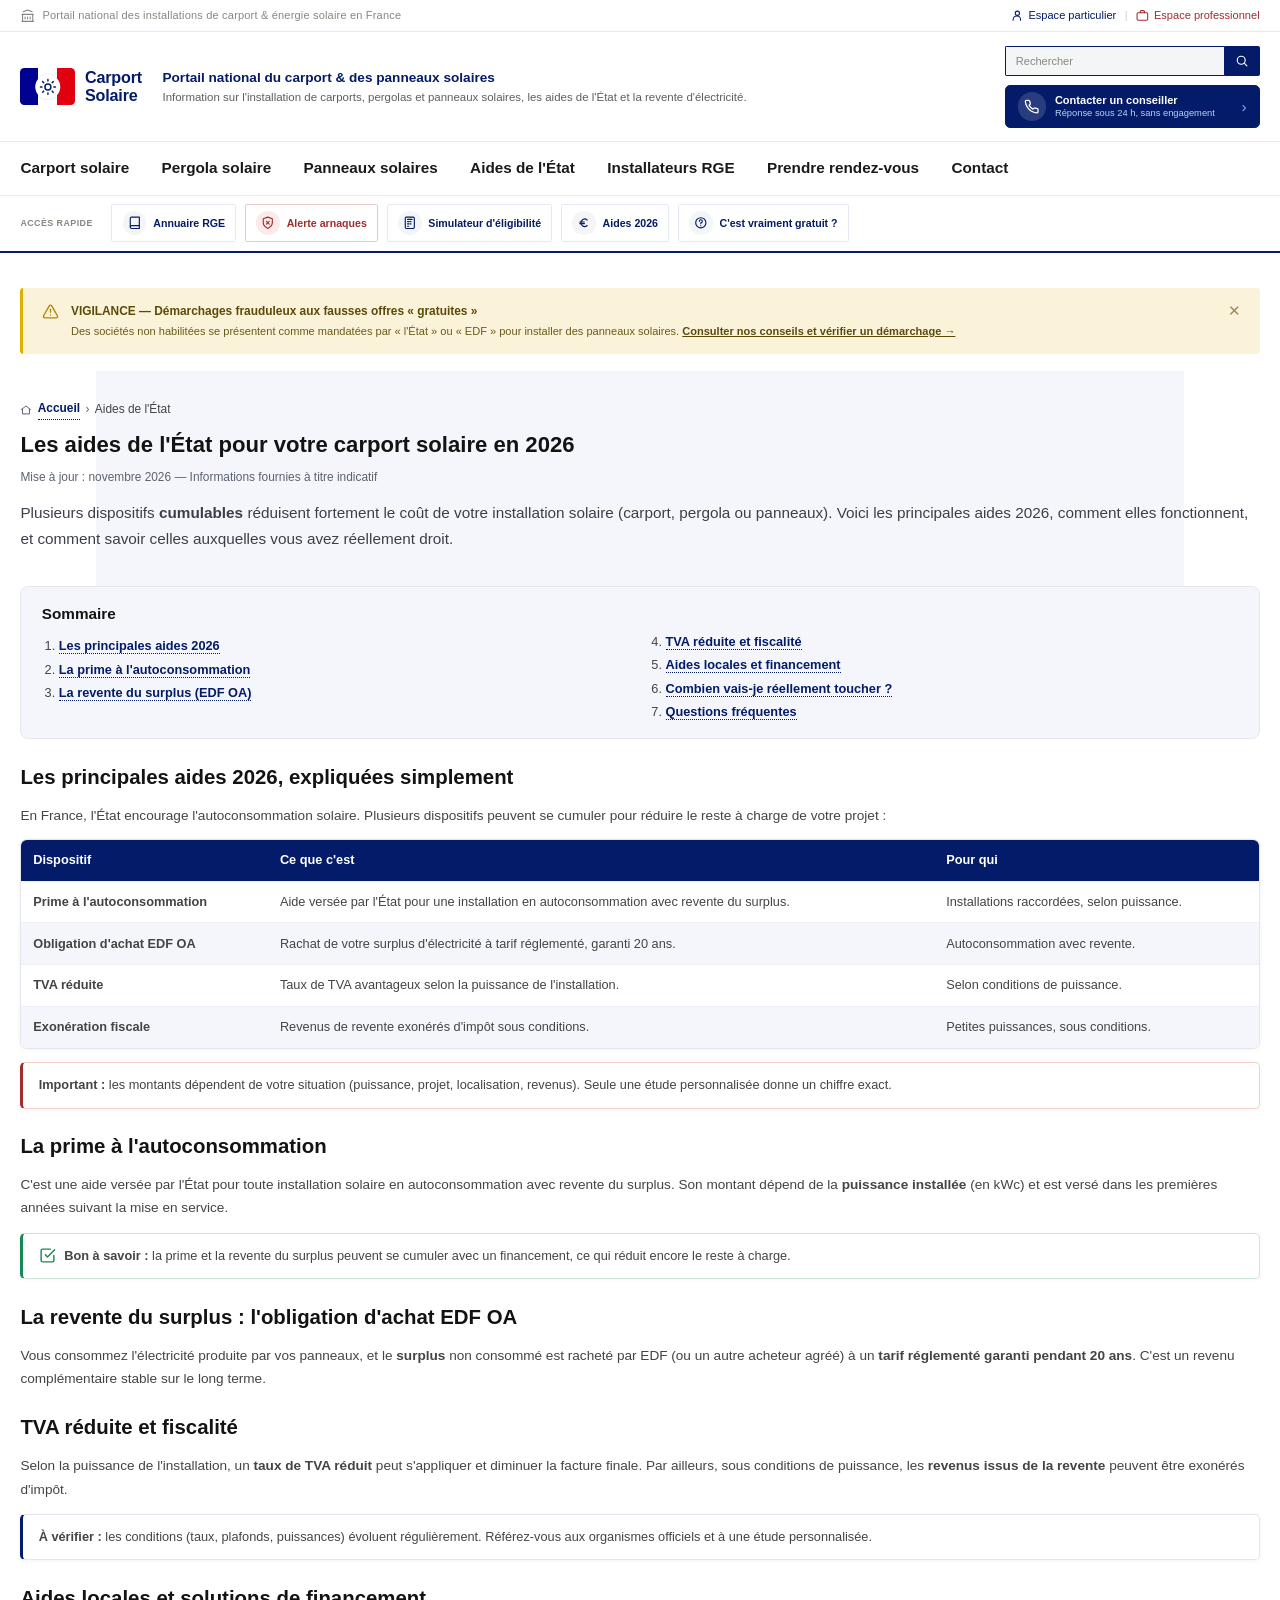
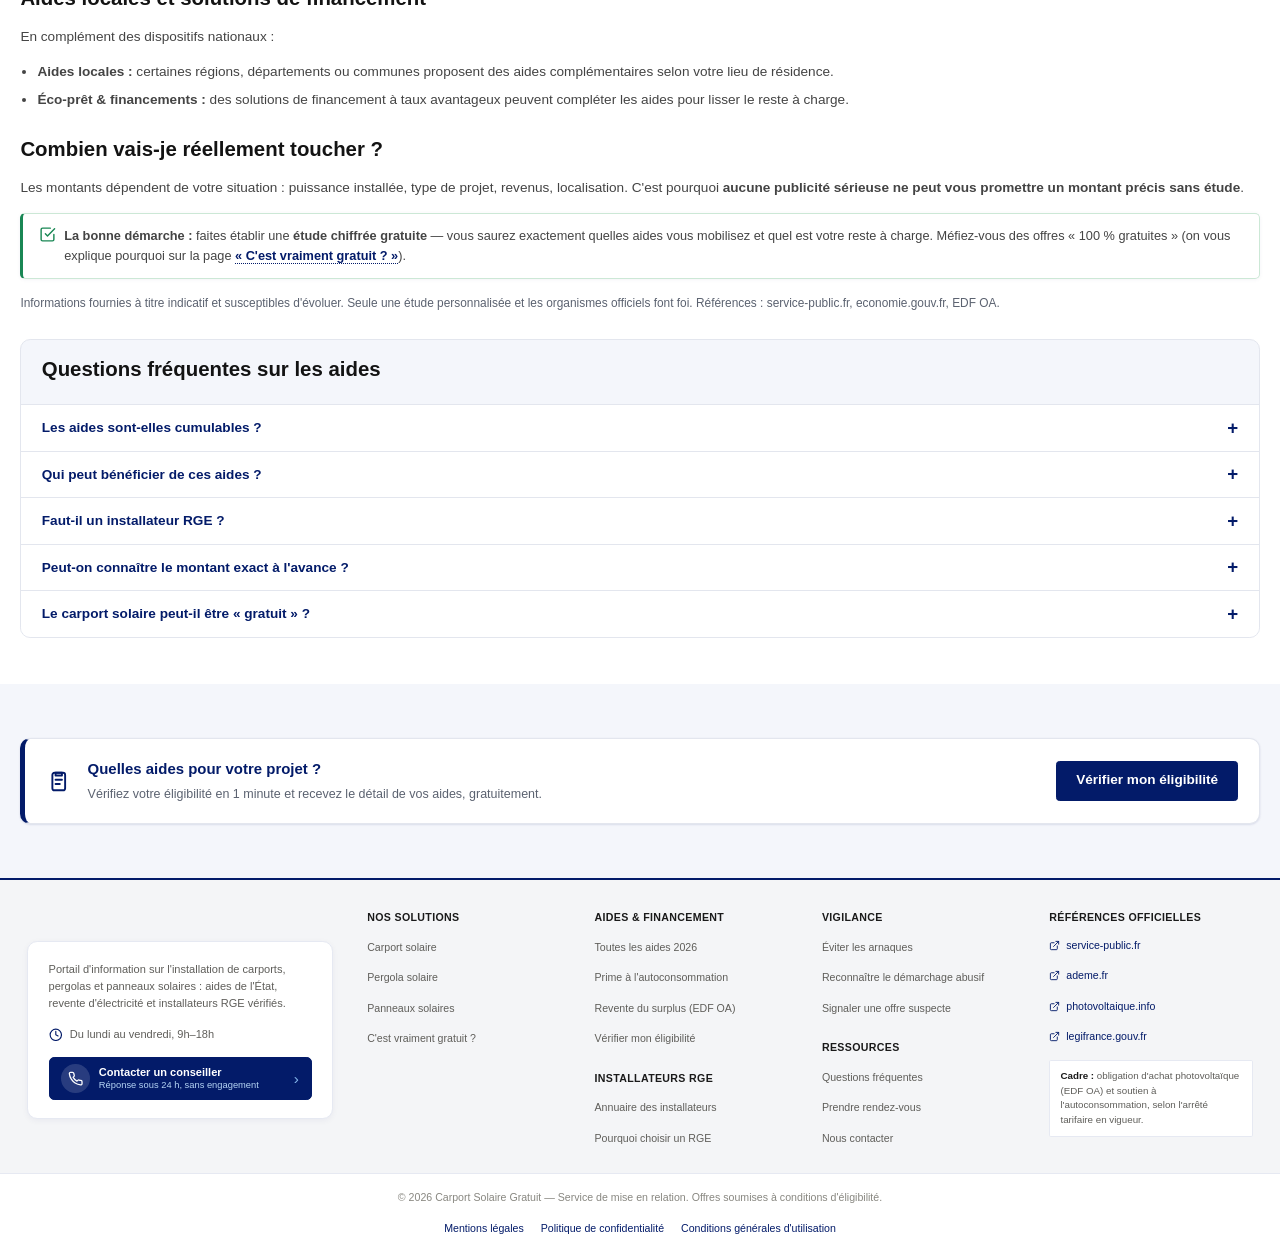
==== commit 36a257b6: "Page de prise de rendez-vous avec creneaux et bureau d'etude par region Agenda a ouverture progressi" ====
--- a/aides.html
+++ b/aides.html
@@ -71,6 +71,7 @@
         <li><a href="panneaux-solaires.html">Panneaux solaires</a></li>
         <li><a href="aides.html">Aides de l'État</a></li>
         <li><a href="annuaire-rge.html">Installateurs RGE</a></li>
+        <li><a href="rendez-vous.html">Prendre rendez-vous</a></li>
         <li><a href="contact.html">Contact</a></li>
       </ul></nav>
     </div></div>
@@ -121,6 +122,7 @@
         <div class="pfm-acc"><a class="pfm-acc-head pfm-acc-link" href="panneaux-solaires.html">Panneaux solaires</a></div>
         <div class="pfm-acc"><a class="pfm-acc-head pfm-acc-link" href="aides.html">Aides de l'État</a></div>
         <div class="pfm-acc"><a class="pfm-acc-head pfm-acc-link" href="annuaire-rge.html">Installateurs RGE</a></div>
+        <div class="pfm-acc"><a class="pfm-acc-head pfm-acc-link" href="rendez-vous.html">Prendre rendez-vous</a></div>
         <div class="pfm-acc"><a class="pfm-acc-head pfm-acc-link" href="contact.html">Contact</a></div>
       </nav>
       <div class="pfm-links">
@@ -338,6 +340,7 @@
             <h3>Ressources</h3>
             <ul>
               <li><a href="index.html#faq">Questions fréquentes</a></li>
+              <li><a href="rendez-vous.html">Prendre rendez-vous</a></li>
               <li><a href="contact.html">Nous contacter</a></li>
             </ul>
           </div>
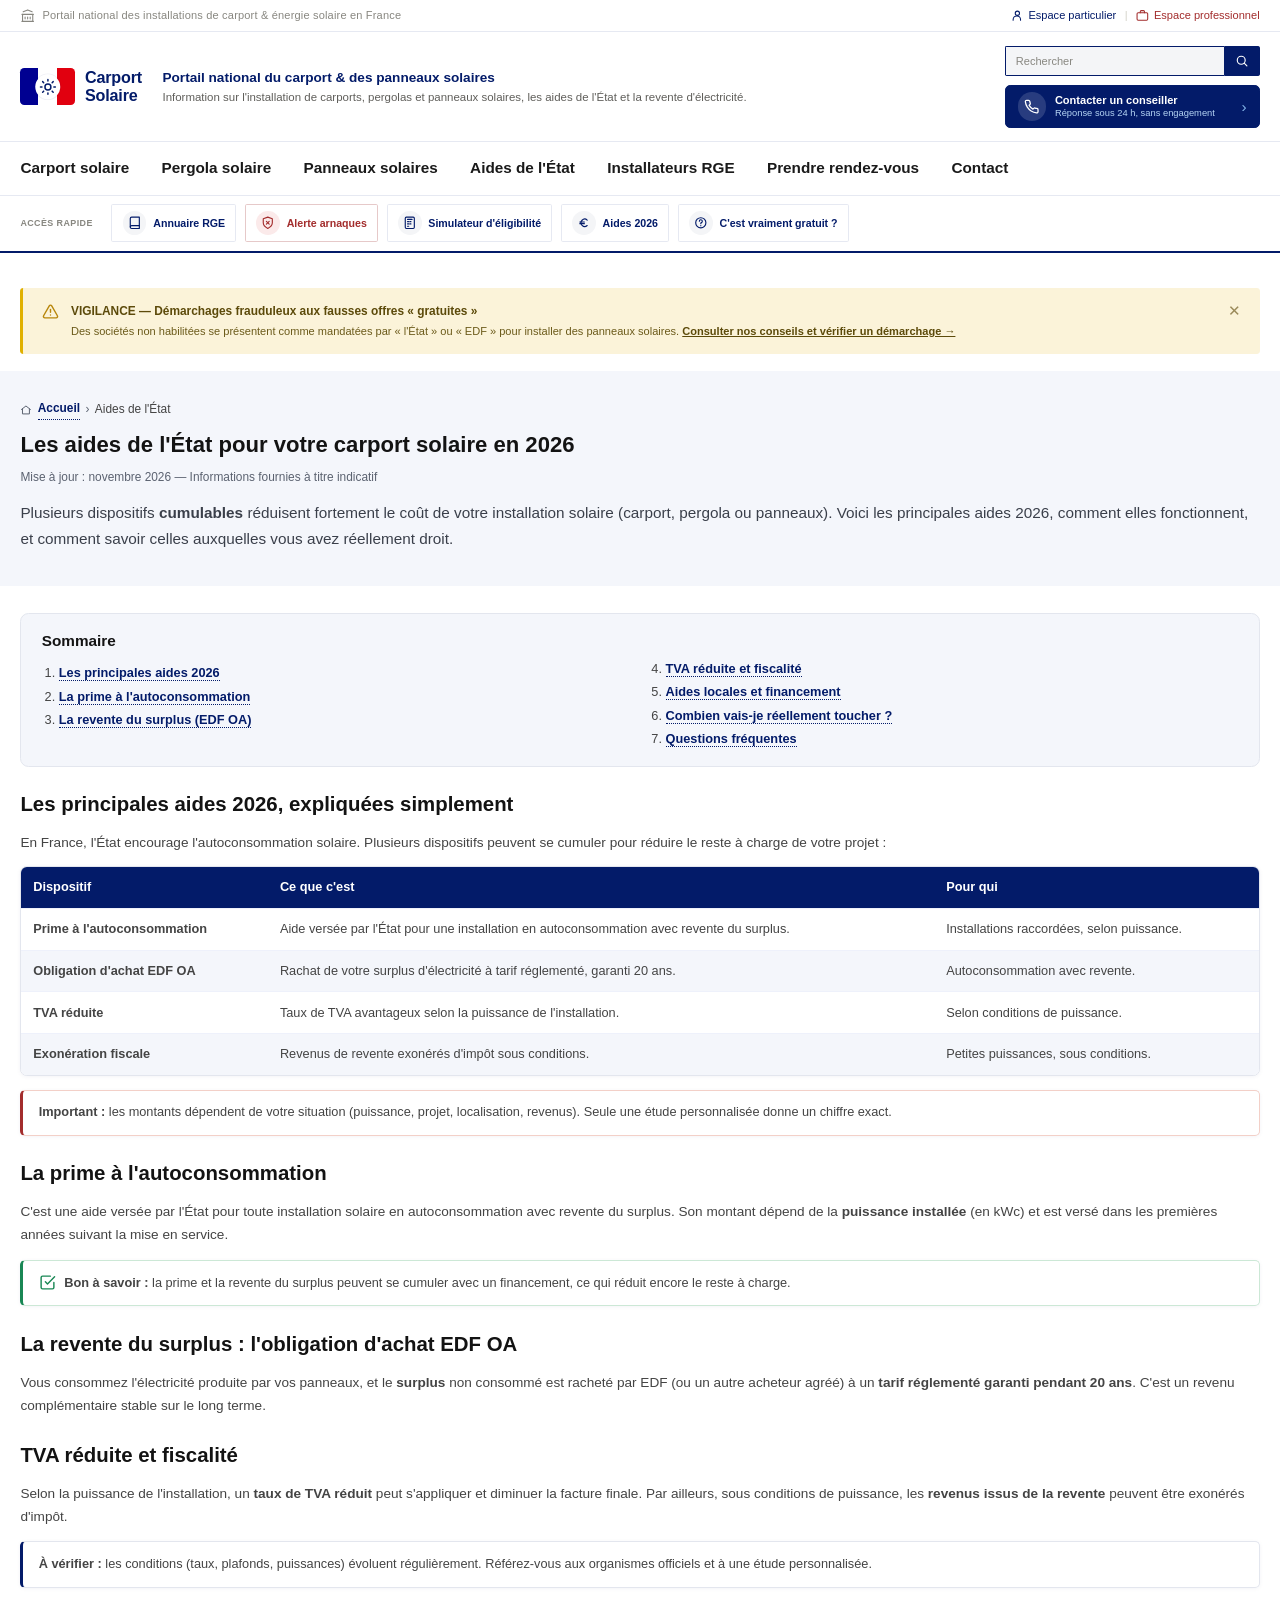
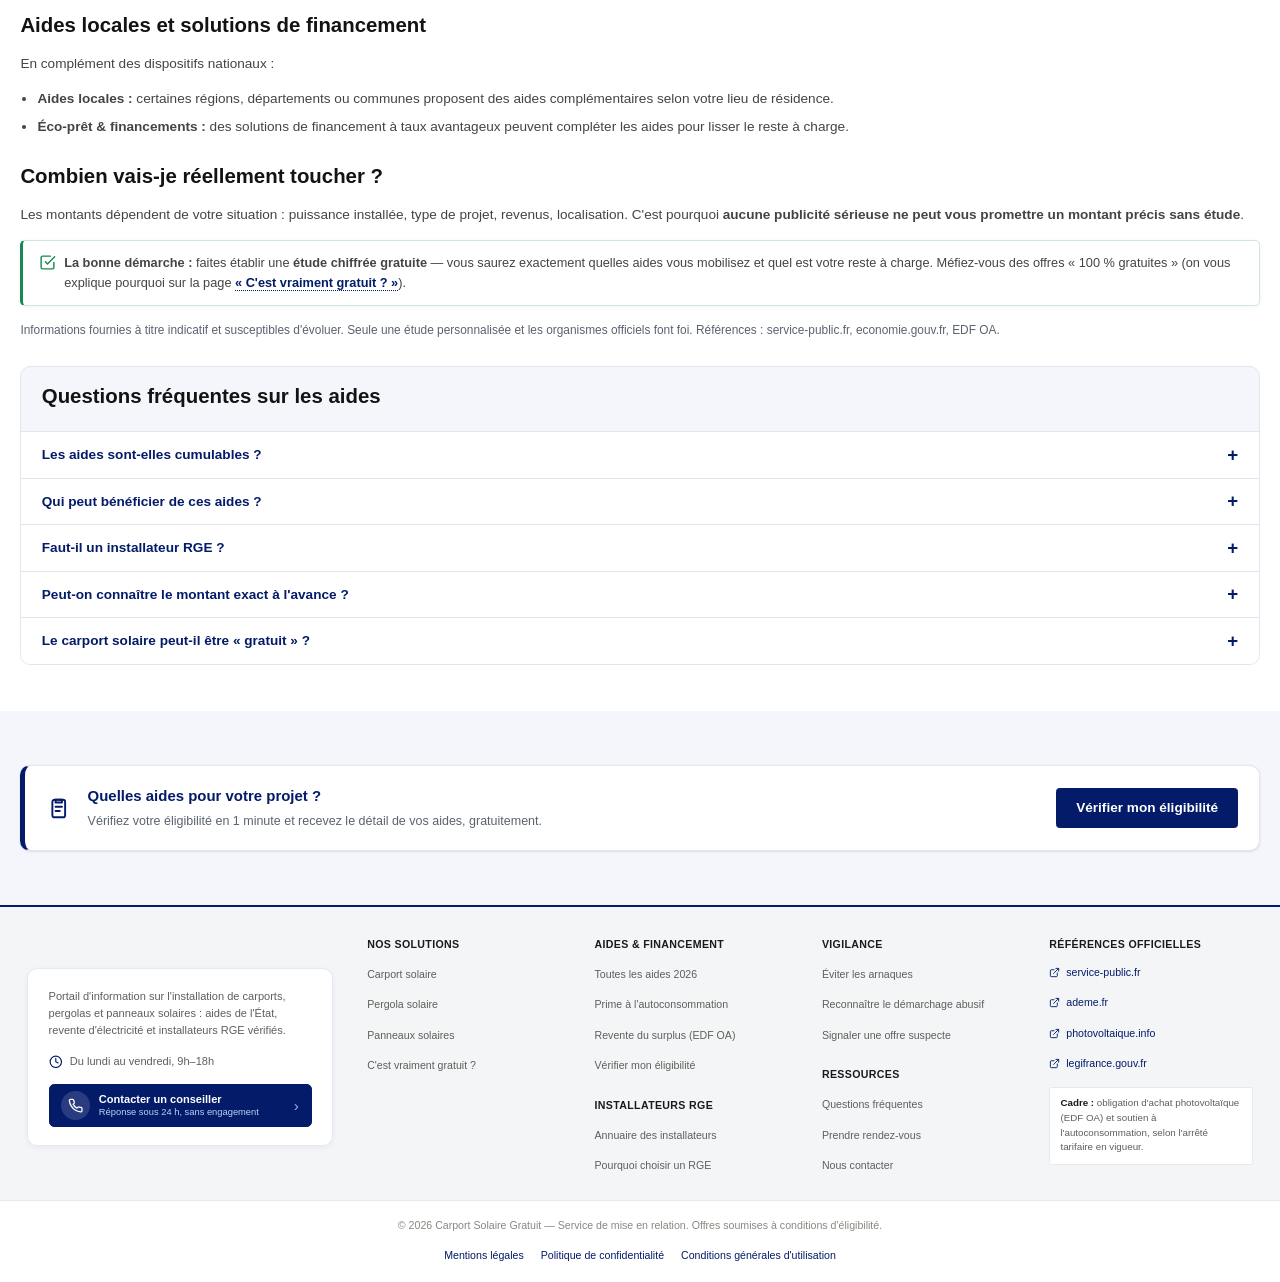
==== commit 43b52542: "Ajoute la page Votre espace (particulier et professionnel) Les deux boutons de l'en-tete pointaient " ====
--- a/aides.html
+++ b/aides.html
@@ -32,9 +32,9 @@
         <span class="pf-gouvbar-text-left">Portail national des installations de carport &amp; énergie solaire en France</span>
       </span>
       <span class="pf-gouvbar-links">
-        <a href="index.html#simulateur" class="pf-util-link"><svg viewBox="0 0 24 24" width="15" height="15" fill="none" stroke="currentColor" stroke-width="2" stroke-linecap="round" stroke-linejoin="round" aria-hidden="true"><circle cx="12" cy="8" r="4"/><path d="M4 21v-1a7 7 0 0 1 14 0v1"/></svg>Espace particulier</a>
+        <a href="espace.html#particulier" class="pf-util-link"><svg viewBox="0 0 24 24" width="15" height="15" fill="none" stroke="currentColor" stroke-width="2" stroke-linecap="round" stroke-linejoin="round" aria-hidden="true"><circle cx="12" cy="8" r="4"/><path d="M4 21v-1a7 7 0 0 1 14 0v1"/></svg>Espace particulier</a>
         <span class="pf-gouvbar-divider">|</span>
-        <a href="annuaire-rge.html" class="pf-util-link pf-util-link-pro"><svg viewBox="0 0 24 24" width="15" height="15" fill="none" stroke="currentColor" stroke-width="2" stroke-linecap="round" stroke-linejoin="round" aria-hidden="true"><rect x="2" y="7" width="20" height="14" rx="2"/><path d="M8 7V5a2 2 0 0 1 2-2h4a2 2 0 0 1 2 2v2"/></svg>Espace professionnel</a>
+        <a href="espace.html#professionnel" class="pf-util-link pf-util-link-pro"><svg viewBox="0 0 24 24" width="15" height="15" fill="none" stroke="currentColor" stroke-width="2" stroke-linecap="round" stroke-linejoin="round" aria-hidden="true"><rect x="2" y="7" width="20" height="14" rx="2"/><path d="M8 7V5a2 2 0 0 1 2-2h4a2 2 0 0 1 2 2v2"/></svg>Espace professionnel</a>
       </span>
     </div></div>
 
@@ -126,8 +126,8 @@
         <div class="pfm-acc"><a class="pfm-acc-head pfm-acc-link" href="contact.html">Contact</a></div>
       </nav>
       <div class="pfm-links">
-        <a href="index.html#simulateur" class="pfm-util-link"><svg viewBox="0 0 24 24" width="16" height="16" fill="none" stroke="currentColor" stroke-width="2" stroke-linecap="round" stroke-linejoin="round" aria-hidden="true"><circle cx="12" cy="8" r="4"/><path d="M4 21v-1a7 7 0 0 1 14 0v1"/></svg>Espace particulier</a>
-        <a href="annuaire-rge.html" class="pfm-util-link pfm-util-link-pro"><svg viewBox="0 0 24 24" width="16" height="16" fill="none" stroke="currentColor" stroke-width="2" stroke-linecap="round" stroke-linejoin="round" aria-hidden="true"><rect x="2" y="7" width="20" height="14" rx="2"/><path d="M8 7V5a2 2 0 0 1 2-2h4a2 2 0 0 1 2 2v2"/></svg>Espace professionnel</a>
+        <a href="espace.html#particulier" class="pfm-util-link"><svg viewBox="0 0 24 24" width="16" height="16" fill="none" stroke="currentColor" stroke-width="2" stroke-linecap="round" stroke-linejoin="round" aria-hidden="true"><circle cx="12" cy="8" r="4"/><path d="M4 21v-1a7 7 0 0 1 14 0v1"/></svg>Espace particulier</a>
+        <a href="espace.html#professionnel" class="pfm-util-link pfm-util-link-pro"><svg viewBox="0 0 24 24" width="16" height="16" fill="none" stroke="currentColor" stroke-width="2" stroke-linecap="round" stroke-linejoin="round" aria-hidden="true"><rect x="2" y="7" width="20" height="14" rx="2"/><path d="M8 7V5a2 2 0 0 1 2-2h4a2 2 0 0 1 2 2v2"/></svg>Espace professionnel</a>
       </div>
       <a class="pfm-cta" href="contact.html"><span class="pfm-cta-ico"><svg viewBox="0 0 24 24" fill="none" stroke="currentColor" stroke-width="2" stroke-linecap="round" stroke-linejoin="round" aria-hidden="true"><path d="M22 16.92v3a2 2 0 0 1-2.18 2 19.8 19.8 0 0 1-8.63-3.07 19.5 19.5 0 0 1-6-6 19.8 19.8 0 0 1-3.07-8.67A2 2 0 0 1 4.11 2h3a2 2 0 0 1 2 1.72c.13.96.36 1.9.7 2.81a2 2 0 0 1-.45 2.11L8.09 9.91a16 16 0 0 0 6 6l1.27-1.27a2 2 0 0 1 2.11-.45c.9.34 1.85.57 2.81.7A2 2 0 0 1 22 16.92z"/></svg></span><span class="pfm-cta-txt"><span class="pfm-cta-title">Contacter un conseiller</span><span class="pfm-cta-sub">Réponse sous 24 h, sans engagement</span></span></a>
     </div>
--- a/styles.css
+++ b/styles.css
@@ -838,15 +838,23 @@
 
 /* Bandeau vigilance : espace sous le bandeau (ne mord plus sur le bloc du dessous) */
 /* Espace blanc entre le bandeau d'alerte et la bande colorée du hero (comme sur l'accueil) */
-.art-hero { margin-top: 20px; }
+/* Air au-dessus (sous le bandeau d'alerte) et SURTOUT en dessous : le
+   sommaire qui suit a exactement la meme couleur de fond que la bande
+   (rgb(244,246,251)). Sans cet ecart, les deux se touchaient au pixel
+   pres et se fondaient en un seul bloc gris. */
+.art-hero { margin-top: 20px; margin-bottom: 32px; }
 
 /* (alignement de l'en-tête : voir « COLONNE UNIQUE DU SITE » en fin de fichier) */
 
 /* ---- En-tête d'article : bande pleine largeur claire + fil d'Ariane + H1 + intro ---- */
 .art-hero { position: relative; padding: 34px 0 40px; }
+/* La bande claire couvre toute la largeur de la page.
+   Ne pas repasser par 100vw : .art-hero porte un zoom 0.85 sous 1920px,
+   qui reduirait 100vw d'autant (1800px -> 1530px) et laisserait des trous
+   a gauche et a droite. .art-hero occupe deja toute la largeur : on s'y cale. */
 .art-hero::before {
-  content: ""; position: absolute; top: 0; bottom: 0; left: 50%;
-  width: 100vw; margin-left: -50vw; background: var(--bg-alt); z-index: -1;
+  content: ""; position: absolute; top: 0; bottom: 0; left: 0; right: 0;
+  width: auto; margin-left: 0; background: var(--bg-alt); z-index: -1;
 }
 .art-wrap { width: 100%; max-width: var(--container); margin: 0 auto; padding: 0 16px; }
 
@@ -869,8 +877,12 @@
 .art p { font-size: 16px; line-height: 1.7; margin: 0 0 14px; color: #444; }
 .art ul, .art ol { margin: 0 0 14px 20px; padding: 0; font-size: 16px; line-height: 1.7; color: #444; }
 .art li { margin-bottom: 6px; }
-.art a { color: var(--navy); font-weight: 600; text-decoration: none; border-bottom: 1px dotted var(--navy); }
-.art a:hover { opacity: .85; }
+/* Les liens de texte sont soulignes en pointilles bleu marine.
+   Exclure .btn : sinon cette regle, plus specifique que .btn-primary et
+   placee apres, repeignait le texte des boutons en bleu marine sur fond
+   bleu marine, les rendant illisibles. */
+.art a:not(.btn) { color: var(--navy); font-weight: 600; text-decoration: none; border-bottom: 1px dotted var(--navy); }
+.art a:not(.btn):hover { opacity: .85; }
 .art strong { font-weight: 600; }
 .art h2[id], .art h3[id] { scroll-margin-top: 130px; }
 
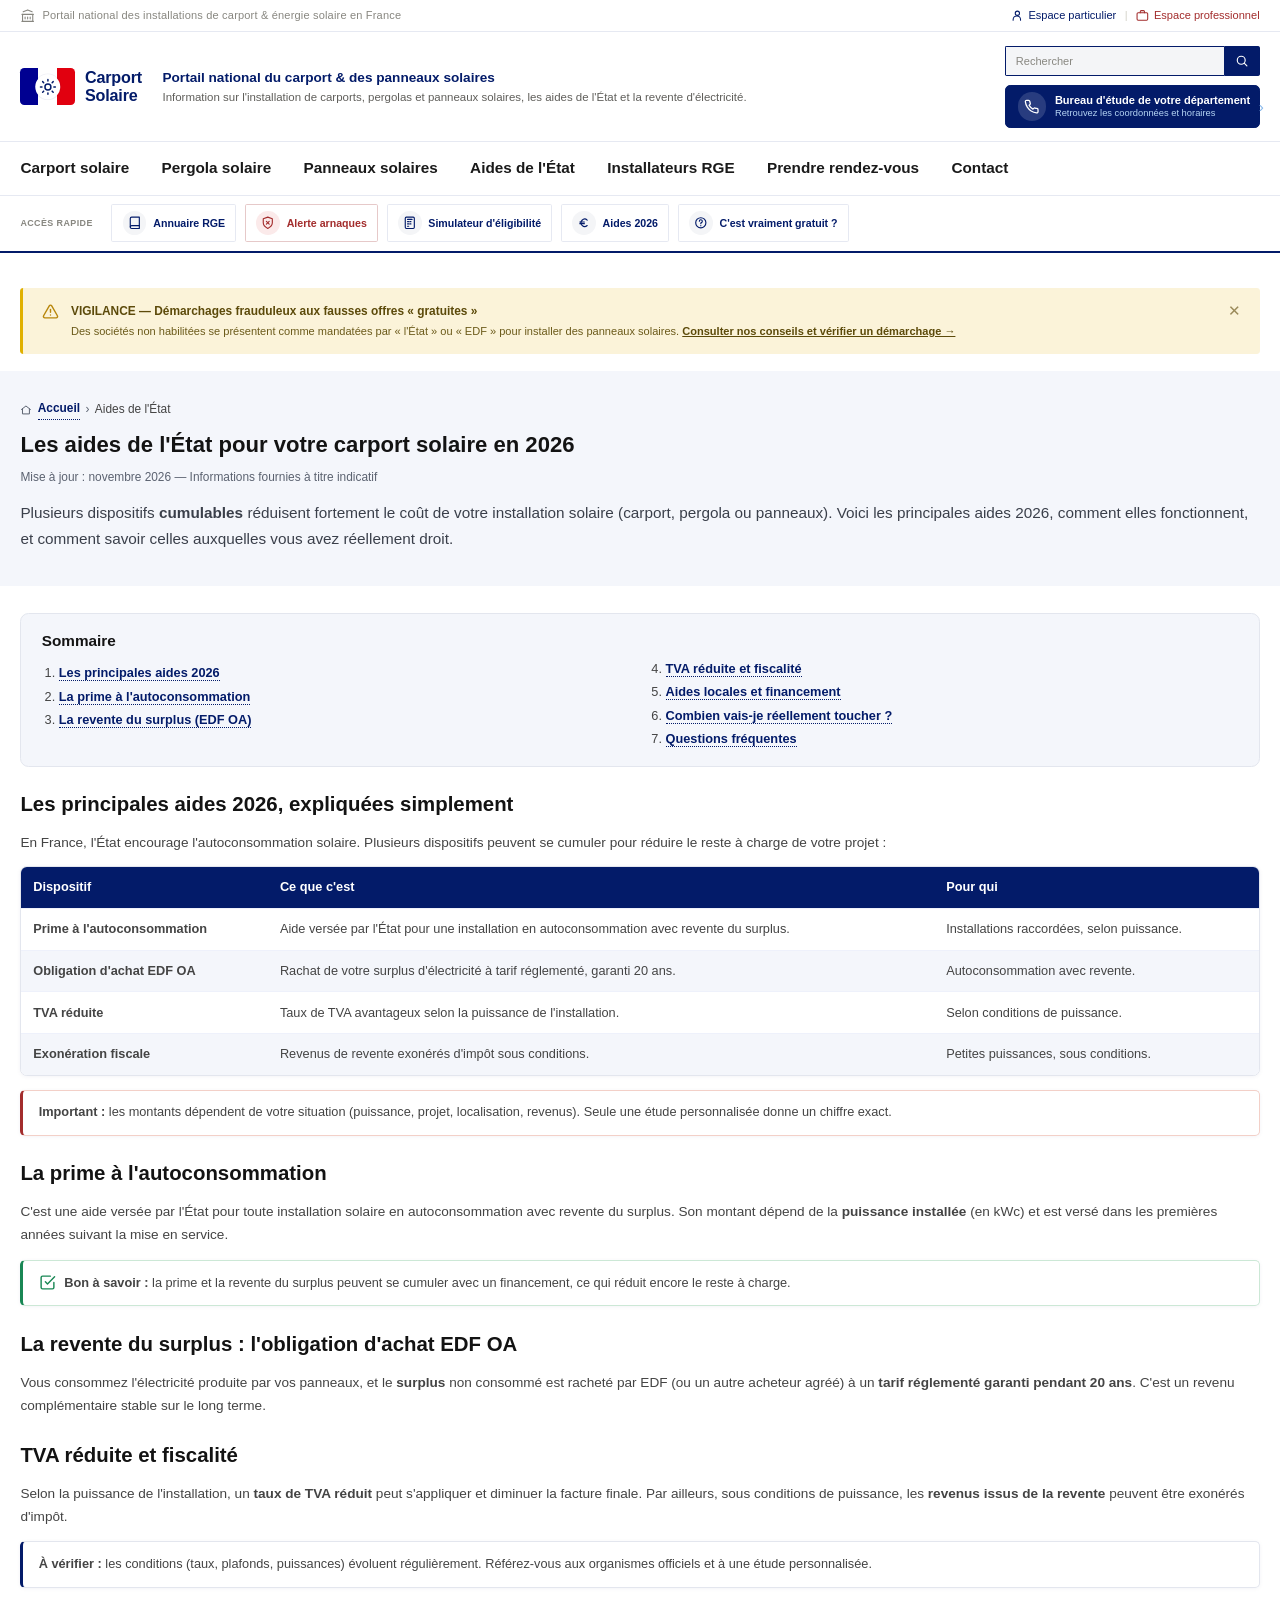
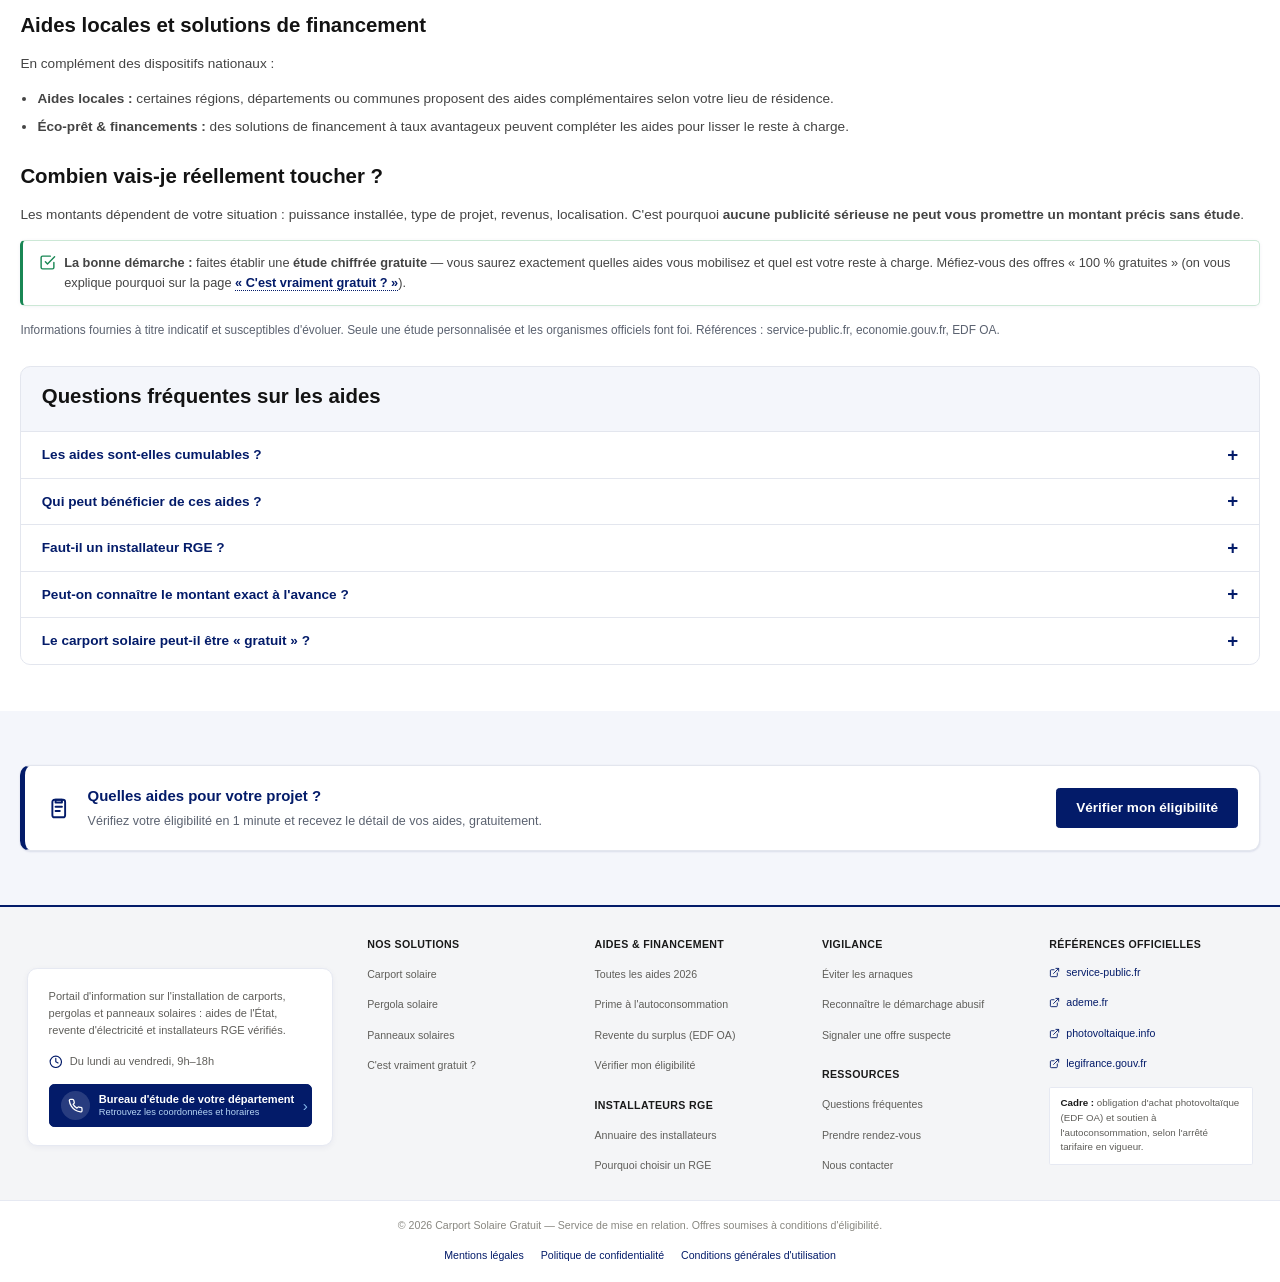
==== commit 92b0911b: "Remplace le bouton Contacter un conseiller par Bureau d'etude de votre departement Nouveau libelle :" ====
--- a/aides.html
+++ b/aides.html
@@ -52,7 +52,7 @@
           <input type="search" name="q" placeholder="Rechercher" aria-label="Rechercher sur le site">
           <button type="submit" aria-label="Rechercher"><svg viewBox="0 0 24 24" width="16" height="16" fill="none" stroke="currentColor" stroke-width="2" stroke-linecap="round" stroke-linejoin="round" aria-hidden="true"><circle cx="11" cy="11" r="7"/><path d="M21 21l-4.3-4.3"/></svg></button>
         </form>
-        <a class="contact-cta" href="contact.html"><span class="cc-ico"><svg viewBox="0 0 24 24" fill="none" stroke="currentColor" stroke-width="2" stroke-linecap="round" stroke-linejoin="round" aria-hidden="true"><path d="M22 16.92v3a2 2 0 0 1-2.18 2 19.8 19.8 0 0 1-8.63-3.07 19.5 19.5 0 0 1-6-6 19.8 19.8 0 0 1-3.07-8.67A2 2 0 0 1 4.11 2h3a2 2 0 0 1 2 1.72c.13.96.36 1.9.7 2.81a2 2 0 0 1-.45 2.11L8.09 9.91a16 16 0 0 0 6 6l1.27-1.27a2 2 0 0 1 2.11-.45c.9.34 1.85.57 2.81.7A2 2 0 0 1 22 16.92z"/></svg></span><span class="cc-txt"><span class="cc-title">Contacter un conseiller</span><span class="cc-sub">Réponse sous 24 h, sans engagement</span></span><span class="cc-chev">›</span></a>
+        <a class="contact-cta" href="contact.html"><span class="cc-ico"><svg viewBox="0 0 24 24" fill="none" stroke="currentColor" stroke-width="2" stroke-linecap="round" stroke-linejoin="round" aria-hidden="true"><path d="M22 16.92v3a2 2 0 0 1-2.18 2 19.8 19.8 0 0 1-8.63-3.07 19.5 19.5 0 0 1-6-6 19.8 19.8 0 0 1-3.07-8.67A2 2 0 0 1 4.11 2h3a2 2 0 0 1 2 1.72c.13.96.36 1.9.7 2.81a2 2 0 0 1-.45 2.11L8.09 9.91a16 16 0 0 0 6 6l1.27-1.27a2 2 0 0 1 2.11-.45c.9.34 1.85.57 2.81.7A2 2 0 0 1 22 16.92z"/></svg></span><span class="cc-txt"><span class="cc-title">Bureau d'étude de votre département</span><span class="cc-sub">Retrouvez les coordonnées et horaires</span></span><span class="cc-chev">›</span></a>
       </div>
     </div></div>
 
@@ -129,7 +129,7 @@
         <a href="espace.html#particulier" class="pfm-util-link"><svg viewBox="0 0 24 24" width="16" height="16" fill="none" stroke="currentColor" stroke-width="2" stroke-linecap="round" stroke-linejoin="round" aria-hidden="true"><circle cx="12" cy="8" r="4"/><path d="M4 21v-1a7 7 0 0 1 14 0v1"/></svg>Espace particulier</a>
         <a href="espace.html#professionnel" class="pfm-util-link pfm-util-link-pro"><svg viewBox="0 0 24 24" width="16" height="16" fill="none" stroke="currentColor" stroke-width="2" stroke-linecap="round" stroke-linejoin="round" aria-hidden="true"><rect x="2" y="7" width="20" height="14" rx="2"/><path d="M8 7V5a2 2 0 0 1 2-2h4a2 2 0 0 1 2 2v2"/></svg>Espace professionnel</a>
       </div>
-      <a class="pfm-cta" href="contact.html"><span class="pfm-cta-ico"><svg viewBox="0 0 24 24" fill="none" stroke="currentColor" stroke-width="2" stroke-linecap="round" stroke-linejoin="round" aria-hidden="true"><path d="M22 16.92v3a2 2 0 0 1-2.18 2 19.8 19.8 0 0 1-8.63-3.07 19.5 19.5 0 0 1-6-6 19.8 19.8 0 0 1-3.07-8.67A2 2 0 0 1 4.11 2h3a2 2 0 0 1 2 1.72c.13.96.36 1.9.7 2.81a2 2 0 0 1-.45 2.11L8.09 9.91a16 16 0 0 0 6 6l1.27-1.27a2 2 0 0 1 2.11-.45c.9.34 1.85.57 2.81.7A2 2 0 0 1 22 16.92z"/></svg></span><span class="pfm-cta-txt"><span class="pfm-cta-title">Contacter un conseiller</span><span class="pfm-cta-sub">Réponse sous 24 h, sans engagement</span></span></a>
+      <a class="pfm-cta" href="contact.html"><span class="pfm-cta-ico"><svg viewBox="0 0 24 24" fill="none" stroke="currentColor" stroke-width="2" stroke-linecap="round" stroke-linejoin="round" aria-hidden="true"><path d="M22 16.92v3a2 2 0 0 1-2.18 2 19.8 19.8 0 0 1-8.63-3.07 19.5 19.5 0 0 1-6-6 19.8 19.8 0 0 1-3.07-8.67A2 2 0 0 1 4.11 2h3a2 2 0 0 1 2 1.72c.13.96.36 1.9.7 2.81a2 2 0 0 1-.45 2.11L8.09 9.91a16 16 0 0 0 6 6l1.27-1.27a2 2 0 0 1 2.11-.45c.9.34 1.85.57 2.81.7A2 2 0 0 1 22 16.92z"/></svg></span><span class="pfm-cta-txt"><span class="pfm-cta-title">Bureau d'étude de votre département</span><span class="pfm-cta-sub">Retrouvez les coordonnées et horaires</span></span></a>
     </div>
   </div>
 
@@ -290,7 +290,7 @@
         </ul>
         <a class="pf-footer-cta" href="contact.html">
           <span class="pf-footer-cta-ico"><svg viewBox="0 0 24 24" width="18" height="18" fill="none" stroke="currentColor" stroke-width="2" stroke-linecap="round" stroke-linejoin="round" aria-hidden="true"><path d="M22 16.92v3a2 2 0 0 1-2.18 2 19.8 19.8 0 0 1-8.63-3.07 19.5 19.5 0 0 1-6-6 19.8 19.8 0 0 1-3.07-8.67A2 2 0 0 1 4.11 2h3a2 2 0 0 1 2 1.72c.13.96.36 1.9.7 2.81a2 2 0 0 1-.45 2.11L8.09 9.91a16 16 0 0 0 6 6l1.27-1.27a2 2 0 0 1 2.11-.45c.9.34 1.85.57 2.81.7A2 2 0 0 1 22 16.92z"/></svg></span>
-          <span class="pf-footer-cta-txt"><span class="pf-footer-cta-title">Contacter un conseiller</span><span class="pf-footer-cta-sub">Réponse sous 24 h, sans engagement</span></span>
+          <span class="pf-footer-cta-txt"><span class="pf-footer-cta-title">Bureau d'étude de votre département</span><span class="pf-footer-cta-sub">Retrouvez les coordonnées et horaires</span></span>
           <span class="pf-footer-cta-chev">›</span>
         </a>
       </div></div>
